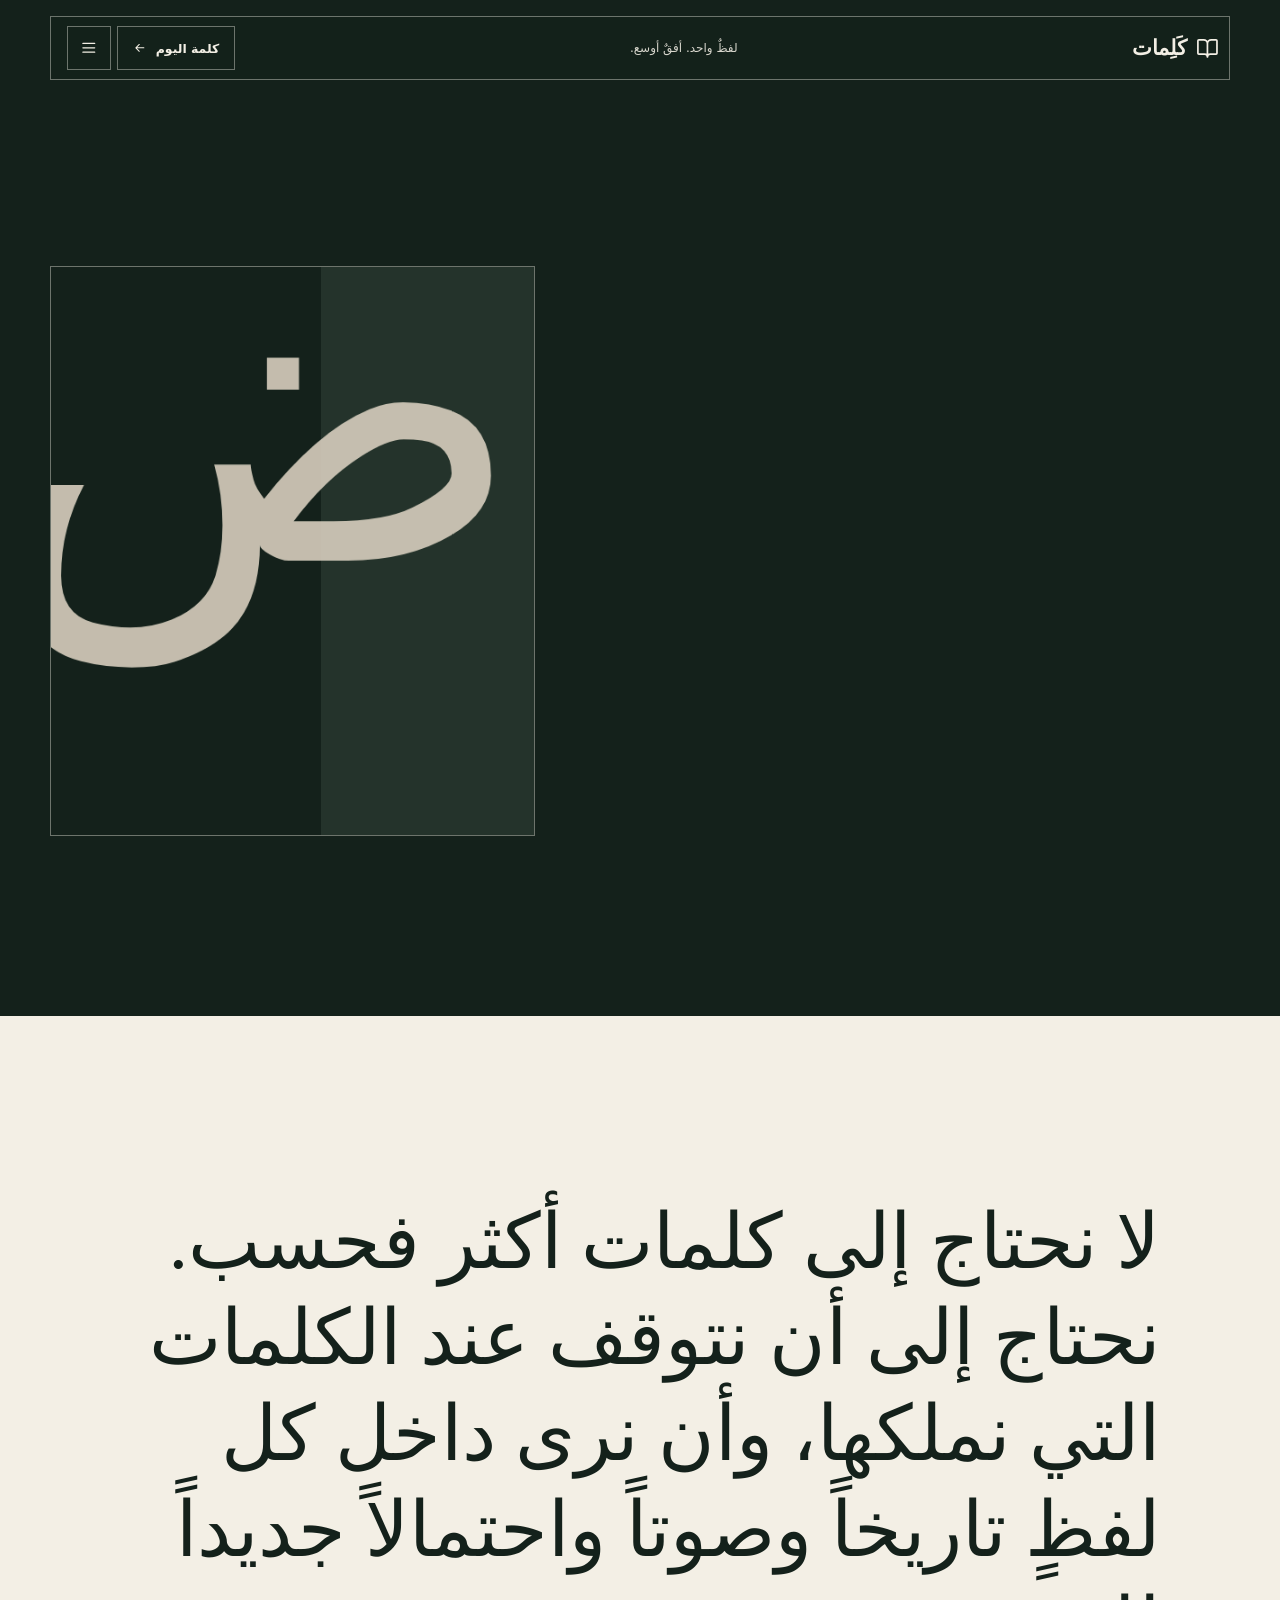
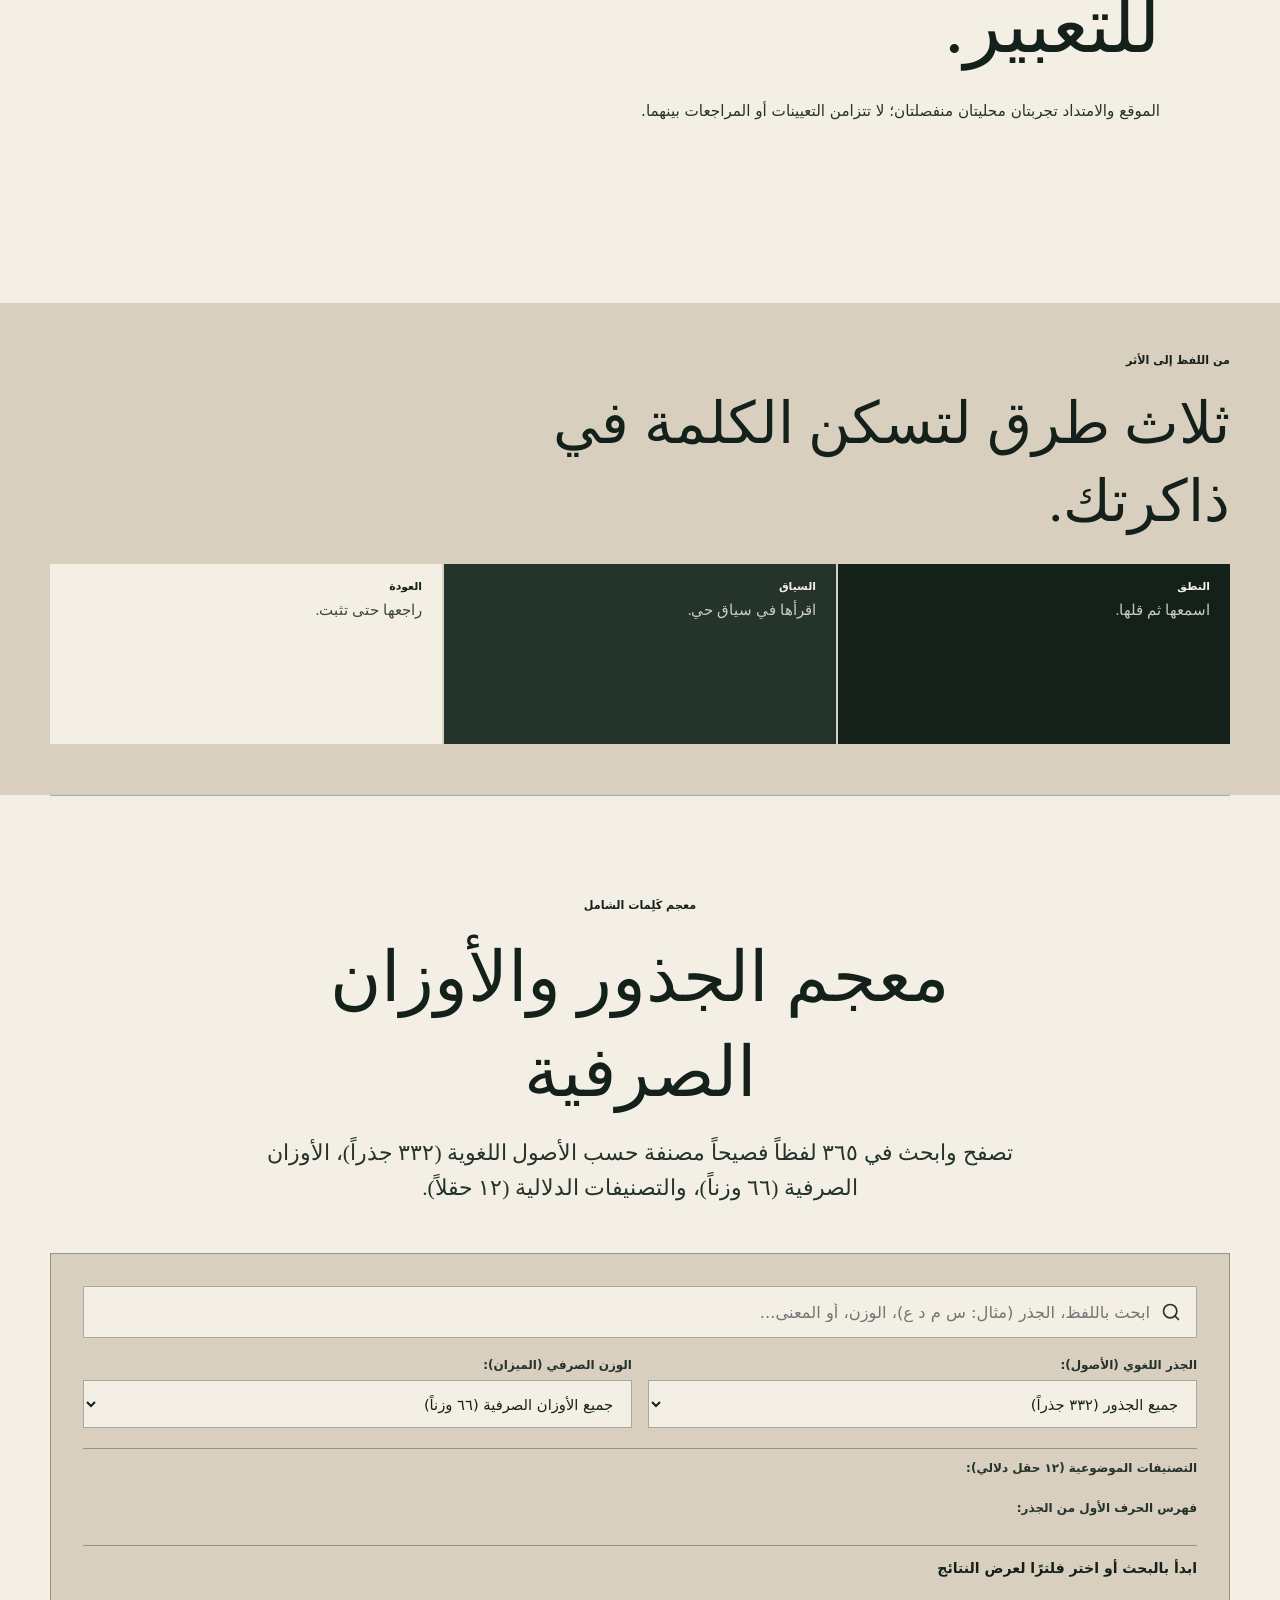
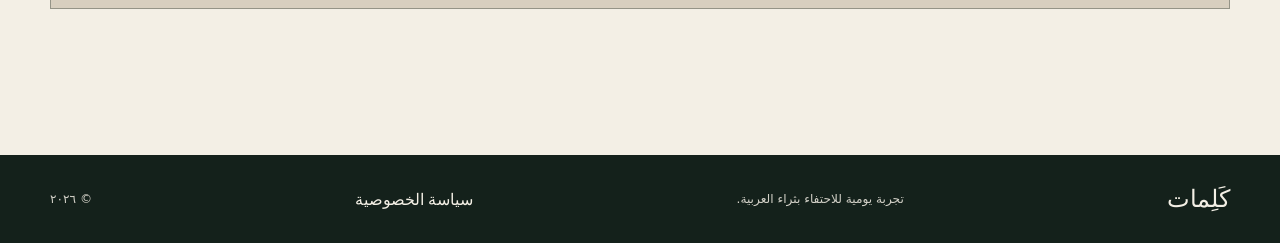
==== index.html @ 887d0bb0 "Tighten landing hero and give mobile accordion room" ====
<!DOCTYPE html>
<html lang="ar" dir="rtl">
<head>
    <meta charset="UTF-8">
    <meta name="viewport" content="width=device-width, initial-scale=1">
    <meta name="description" content="كَلِمات — تجربة يومية للاحتفاء بثراء اللغة العربية.">
    <meta name="theme-color" content="#14211b">
    <meta property="og:title" content="كَلِمات | كلمة عربية واحدة كل يوم">
    <meta property="og:description" content="معنى، ضبط، جذر، ونطق — كلمة عربية واحدة كل يوم، تُقرأ على مهل.">
    <meta property="og:type" content="website">
    <meta property="og:url" content="https://assem130.github.io/arabic-word-of-the-day/">
    <meta property="og:image" content="https://assem130.github.io/arabic-word-of-the-day/assets/icons/icon-512.png">
    <meta name="twitter:card" content="summary">
    <title>كَلِمات | العربية كما لم تتأملها من قبل</title>
    <meta http-equiv="Content-Security-Policy" content="default-src 'self'; script-src 'self'; style-src 'self' 'unsafe-inline'; font-src 'self'; img-src 'self' data:; media-src 'self'; connect-src 'self'; object-src 'none'; base-uri 'self'; form-action 'none'; worker-src 'self'; manifest-src 'self'">
    <link rel="manifest" href="manifest.webmanifest">

    <link rel="preload" href="assets/fonts/Amiri-Regular.woff2" as="font" type="font/woff2" crossorigin>
    <link rel="preload" href="assets/fonts/Amiri-Bold.woff2" as="font" type="font/woff2" crossorigin>
    <link rel="preload" href="assets/fonts/Outfit-Regular.woff2" as="font" type="font/woff2" crossorigin>
    <link rel="stylesheet" href="style.css">
    <script src="words.js" charset="utf-8" defer></script>
    <script src="extension/shared/review-policy.js" defer></script>
    <script src="extension/shared/speech.js" defer></script>
    <script src="app-core.js" charset="utf-8" defer></script>
    <script src="web-ui.js" defer></script>
    <script src="revamp.js" defer></script>
</head>
<body>
    <a class="skip-link" href="#main-content">تخطَّ إلى المحتوى</a>
    <svg class="svg-sprite" aria-hidden="true">
        <defs>
            <symbol id="i-book-open" viewBox="0 0 24 24"><path d="M12 7v14M3 18a1 1 0 0 1-1-1V4a1 1 0 0 1 1-1h5a4 4 0 0 1 4 4 4 4 0 0 1 4-4h5a1 1 0 0 1 1 1v13a1 1 0 0 1-1 1h-6a3 3 0 0 0-3 3 3 3 0 0 0-3-3z"/></symbol>
            <symbol id="i-arrow" viewBox="0 0 24 24"><path d="M19 12H5M11 6l-6 6 6 6"/></symbol>
            <symbol id="i-volume-high" viewBox="0 0 24 24"><path d="M11 5 6 9H2v6h4l5 4zM15.5 8.5a5 5 0 0 1 0 7M19 5a9 9 0 0 1 0 14"/></symbol>
            <symbol id="i-waveform" viewBox="0 0 24 24"><path d="M2 12h2M6 9v6M10 5v14M14 8v8M18 10v4M22 12h0"/></symbol>
            <symbol id="i-xmark" viewBox="0 0 24 24"><path d="M18 6 6 18M6 6l12 12"/></symbol>
            <symbol id="i-sparkles" viewBox="0 0 24 24"><path d="m12 3-1.9 5.8a2 2 0 0 1-1.3 1.3L3 12l5.8 1.9a2 2 0 0 1 1.3 1.3L12 21l1.9-5.8a2 2 0 0 1 1.3-1.3L21 12l-5.8-1.9a2 2 0 0 1-1.3-1.3z" fill="none" stroke="currentColor" stroke-width="2" stroke-linecap="round" stroke-linejoin="round"/></symbol>
            <symbol id="i-search" viewBox="0 0 24 24"><circle cx="11" cy="11" r="8" fill="none" stroke="currentColor" stroke-width="2"/><line x1="21" y1="21" x2="16.65" y2="16.65" stroke="currentColor" stroke-width="2" stroke-linecap="round"/></symbol>
            <symbol id="i-bars" viewBox="0 0 24 24"><path d="M4 6h16M4 12h16M4 18h16"/></symbol>
<symbol id="i-flame" viewBox="0 0 24 24"><path d="M8.5 14.5A2.5 2.5 0 0 0 11 12c0-1.38-.5-2-1-3-1.072-2.143-.224-4.054 2-6 .5 2.5 2 4.9 4 6.5 2 1.6 3 3.5 3 5.5a7 7 0 1 1-14 0c0-1.153.433-2.294 1-3a2.5 2.5 0 0 0 2.5 2.5z"/></symbol>
<symbol id="i-bolt" viewBox="0 0 24 24"><path d="M13 2 3 14h9l-1 8 10-12h-9l1-8z"/></symbol>
        </defs>
    </svg>

    <main class="page-shell" id="main-content" tabindex="-1">
        <header class="nav-wrap">
            <nav class="nav" aria-label="التنقل الرئيسي">
                <a class="brand" href="#top" aria-label="كلمات، الصفحة الرئيسية">
                    <svg class="icon"><use href="#i-book-open"/></svg>
                    <span>كَلِمات</span>
                </a>
                <p class="nav-note">لفظٌ واحد. أفقٌ أوسع.</p>
                <div class="nav-actions">
                    <a class="nav-word-link" href="word.html">كلمة اليوم <svg class="icon"><use href="#i-arrow"/></svg></a>
                    <button id="btn-toggle-menu" class="icon-button" type="button" title="خيارات الصفحة" aria-label="فتح خيارات الصفحة" aria-expanded="false" aria-controls="app-menu-dropdown">
                        <svg class="icon"><use href="#i-bars"/></svg>
                    </button>
                </div>
            </nav>
            <div class="app-menu-dropdown home-menu-dropdown" id="app-menu-dropdown" role="region" aria-label="خيارات الصفحة" hidden>
                <a class="nav-explorer-link" href="#lexicon-explorer" title="معجم الجذور والأوزان"><svg class="icon"><use href="#i-search"/></svg> <span>معجم الجذور</span></a>
                <button id="due-review-badge" class="due-review-badge" type="button" title="المراجعات المستحقة اليوم (Q)" aria-label="المراجعات المستحقة اليوم: 0 كلمات">
                    <svg class="due-icon badge-icon" aria-hidden="true"><use href="#i-bolt"/></svg>
                    <span class="due-count" id="due-count">0</span>
                    <span class="due-label">مراجعة</span>
                </button>
                <div id="streak-badge" class="streak-badge" title="تتابع القراءة اليومي" aria-label="تتابع القراءة اليومي"><svg class="icon" aria-hidden="true"><use href="#i-flame"/></svg> لا يوجد تتابع بعد</div>
                <label class="home-menu-theme" for="theme-select">
                    <span>المظهر</span>
                    <select id="theme-select" class="theme-select" aria-label="اختر المظهر">
                        <option value="paper">كلاسيكي ورقي</option>
                        <option value="emerald">أندلسي زمردي</option>
                        <option value="midnight">واحة الليل</option>
                    </select>
                </label>
            </div>
        </header>

        <section class="hero" id="top">
            <div class="hero-copy">
                <p class="eyebrow">مجلة لغوية يومية</p>
                <h1>العربية،<br><span>بحضور أكبر.</span></h1>
                <p class="hero-lede">تعلّم كلمة فصيحة واحدة كل يوم: اسمعها، افهم معناها، وراجعها.</p>
                <p class="local-data-note">لا حسابات؛ تبقى بيانات تعلّمك على هذا الجهاز.</p>
                <div class="hero-cta-group">
                    <a class="primary-button" href="word.html">ابدأ القراءة <svg class="icon"><use href="#i-arrow"/></svg></a>
                    <a class="secondary-button" href="#lexicon-explorer"><svg class="icon"><use href="#i-search"/></svg> <span>معجم الجذور والأوزان</span></a>
                </div>
                <div class="hero-loop" role="group" aria-label="حلقة القراءة اليومية">
                    <p class="next-word">الكلمة التالية بعد <b id="hero-countdown">--:--:--</b></p>
                </div>
            </div>
            <div class="hero-art" aria-hidden="true"><div class="hero-glyph">ض</div></div>
        </section>

        <section class="manifesto">
            <p class="manifesto-text">لا نحتاج إلى كلمات أكثر فحسب. نحتاج إلى أن نتوقف عند الكلمات التي نملكها، وأن نرى داخل كل لفظٍ تاريخاً وصوتاً واحتمالاً جديداً للتعبير.</p>
            <p class="channel-boundary">الموقع والامتداد تجربتان محليتان منفصلتان؛ لا تتزامن التعيينات أو المراجعات بينهما.</p>
        </section>

        <section class="accordion-section">
            <div class="accordion-heading">
                <p>من اللفظ إلى الأثر</p>
                <h2>ثلاث طرق لتسكن الكلمة في ذاكرتك.</h2>
            </div>
            <div class="horizontal-accordion">
                <details><summary><span>النطق</span><small class="accordion-teaser">اسمعها ثم قلها.</small></summary><div><h3>قلها</h3><p>ردد الكلمة بصوت مسموع حتى يصبح وزنها مألوفاً.</p></div></details>
                <details><summary><span>السياق</span><small class="accordion-teaser">اقرأها في سياق حي.</small></summary><div><h3>السياق</h3><p>اقرأها في سياق حي.</p></div></details>
                <details><summary><span>العودة</span><small class="accordion-teaser">راجعها حتى تثبت.</small></summary><div><h3>راجعها</h3><p>عد إلى مخزونك اللغوي، ودع الكلمات القديمة تلتقي بالجديدة.</p></div></details>
            </div>
        </section>

        <section class="lexicon-explorer-section" id="lexicon-explorer" aria-label="معجم الجذور والأوزان">
            <div class="lexicon-header">
                <p class="eyebrow">معجم كَلِمات الشامل</p>
                <h2>معجم الجذور والأوزان الصرفية</h2>
                <p class="lexicon-lede">تصفح وابحث في ٣٦٥ لفظاً فصيحاً مصنفة حسب الأصول اللغوية (٣٣٢ جذراً)، الأوزان الصرفية (٦٦ وزناً)، والتصنيفات الدلالية (١٢ حقلاً).</p>
            </div>

            <div class="lexicon-toolbar">
                <div class="lexicon-search-bar">
                    <div class="lexicon-search-wrap">
                        <svg class="icon search-icon" aria-hidden="true"><use href="#i-search"/></svg>
                        <input type="search" id="input-lexicon-search" class="lexicon-search-input" placeholder="ابحث باللفظ، الجذر (مثال: س م د ع)، الوزن، أو المعنى..." aria-label="البحث في المعجم">
                    </div>
                    <button type="button" id="btn-clear-lexicon-filters" class="lexicon-clear-btn" title="مسح جميع الفلاتر" hidden>
                        <svg class="icon"><use href="#i-xmark"/></svg>
                        <span>مسح الفلاتر</span>
                    </button>
                </div>

                <div class="lexicon-filters-grid">
                    <div class="lexicon-filter-group">
                        <label for="select-lexicon-root" class="lexicon-filter-label">الجذر اللغوي (الأصول):</label>
                        <select id="select-lexicon-root" class="lexicon-select" aria-label="تصفية حسب الجذر اللغوي">
                            <option value="">جميع الجذور (٣٣٢ جذراً)</option>
                        </select>
                    </div>

                    <div class="lexicon-filter-group">
                        <label for="select-lexicon-weight" class="lexicon-filter-label">الوزن الصرفي (الميزان):</label>
                        <select id="select-lexicon-weight" class="lexicon-select" aria-label="تصفية حسب الوزن الصرفي">
                            <option value="">جميع الأوزان الصرفية (٦٦ وزناً)</option>
                        </select>
                    </div>
                </div>

                <div class="lexicon-subfilters">
                    <div class="lexicon-category-wrapper">
                        <span class="lexicon-subfilter-title">التصنيفات الموضوعية (١٢ حقل دلالي):</span>
                        <div class="lexicon-category-chips" id="lexicon-category-chips" role="group" aria-label="التصنيفات الموضوعية">
                            <!-- Category chips rendered dynamically -->
                        </div>
                    </div>

                    <div class="lexicon-letter-wrapper">
                        <span class="lexicon-subfilter-title">فهرس الحرف الأول من الجذر:</span>
                        <div class="lexicon-letter-bar" id="lexicon-letter-bar" role="group" aria-label="فهرس الحروف">
                            <!-- Letter buttons rendered dynamically -->
                        </div>
                    </div>
                </div>

                <div class="lexicon-results-bar">
                    <span id="lexicon-results-count" class="lexicon-results-count" role="status" aria-live="polite">ابدأ بالبحث أو اختر فلترًا لعرض النتائج</span>
                </div>
            </div>

            <div id="lexicon-grid" class="lexicon-grid" role="region" aria-label="قائمة مفردات المعجم">
                <!-- Cards rendered dynamically -->
            </div>

            <div id="lexicon-empty-state" class="lexicon-empty-state" hidden>
                <p>لم نجد ألفاظاً مطابقة لمعايير البحث الحالية.</p>
                <button type="button" id="btn-reset-lexicon-empty" class="primary-button">إعادة ضبط الفلاتر</button>
            </div>
        </section>

        <footer class="footer">
            <span>كَلِمات</span>
            <p>تجربة يومية للاحتفاء بثراء العربية.</p>
            <a href="https://assem130.github.io/arabic-word-of-the-day/privacy.html">سياسة الخصوصية</a>
            <small>© ٢٠٢٦</small>
        </footer>
    </main>

    <dialog class="practice-dialog" id="practice-dialog" role="dialog" aria-modal="true" aria-labelledby="practice-title">
        <header>
            <div><p>تثبيت الذاكرة</p><h2 id="practice-title">مراجعة التكرار المتباعد</h2></div>
            <button class="icon-button" id="btn-close-practice" type="button" aria-label="إغلاق المراجعة">
                <svg class="icon"><use href="#i-xmark"/></svg>
            </button>
        </header>
        <div class="practice-body" id="practice-body">
            <!-- Rendered by app.js / revamp.js -->
        </div>
    </dialog>

    <div id="audio-announcer" class="sr-only" role="status" aria-live="polite" aria-atomic="true"></div>
    <div class="toast" id="toast" role="status" aria-live="polite"></div>
</body>
</html>
---- style.css ----
/* ==========================================================================
   Kalimat (كَلِمات) — Design System & Stylesheet
   Single source of truth. Merged from style.css + revamp.css; where the two
   sheets disagreed, the revamp rule wins (it loaded last and ruled the cascade).
   ========================================================================== */

@charset "UTF-8";

/* Self-hosted fonts (SIL OFL, see assets/fonts/OFL.txt) */
@font-face {
    font-family: "Amiri";
    src: url("assets/fonts/Amiri-Regular.woff2") format("woff2");
    font-weight: 400;
    font-style: normal;
    font-display: swap;
}
@font-face {
    font-family: "Amiri";
    src: url("assets/fonts/Amiri-Bold.woff2") format("woff2");
    font-weight: 700;
    font-style: normal;
    font-display: swap;
}
@font-face {
    font-family: "Outfit";
    src: url("assets/fonts/Outfit-Regular.woff2") format("woff2");
    font-weight: 400;
    font-style: normal;
    font-display: swap;
}
@font-face {
    font-family: "Outfit";
    src: url("assets/fonts/Outfit-Medium.woff2") format("woff2");
    font-weight: 500;
    font-style: normal;
    font-display: swap;
}
@font-face {
    font-family: "Outfit";
    src: url("assets/fonts/Outfit-SemiBold.woff2") format("woff2");
    font-weight: 600;
    font-style: normal;
    font-display: swap;
}

:root,
html[data-theme="paper"] {
    --ink: #14211b;
    --ink-soft: #24332b;
    --paper: #d8cfbf;
    --paper-light: #f3efe5;
    --lime: #d9ff76;
    --accent-border: #15803d;
    --line-dark: rgba(20, 33, 27, 0.34);
    --line-light: rgba(243, 239, 229, 0.40);
    --nav-bg: rgba(20, 33, 27, 0.94);
    --content: min(1180px, calc(100% - 40px));
    --serif: "Amiri", "Readex Pro", "Scheherazade New", "Traditional Arabic", "Noto Naskh Arabic", serif;
    --sans: "Outfit", "Readex Pro", "Segoe UI", system-ui, sans-serif;

    /* ponytail: surface-role tokens were removed as dead weight; reintroduce
       them (and migrate base rules off hardcoded rgba) if a fourth theme lands. */

    /* Elevation */
    --shadow-card: 0 24px 70px rgb(20 33 27 / 16%);
    --shadow-dialog: 0 24px 70px rgb(20 33 27 / 32%);

    /* Rating Button Tokens - Paper Theme (All >= 4.5:1 contrast) */
    --rating-again-bg: #fee2e2;
    --rating-again-text: #991b1b;
    --rating-again-border: #fca5a5;

    --rating-hard-bg: #fef3c7;
    --rating-hard-text: #92400e;
    --rating-hard-border: #fcd34d;

    --rating-good-bg: #dcfce7;
    --rating-good-text: #166534;
    --rating-good-border: #86efac;

    --rating-easy-bg: #e0f2fe;
    --rating-easy-text: #075985;
    --rating-easy-border: #7dd3fc;

    --due-badge-bg: var(--lime);
    --due-badge-text: var(--ink);
    --due-badge-border: var(--lime);
}


html[data-theme="emerald"] {
    --ink: #062c22;
    --ink-soft: #114b3d;
    --paper: #e2dabf;
    --paper-light: #f4f0e6;
    --lime: #d4af37;
    --accent-border: #062c22;
    --line-dark: rgba(6, 44, 34, 0.34);
    --line-light: rgba(244, 240, 230, 0.40);
    --nav-bg: rgba(6, 44, 34, 0.94);

    /* Rating Button Tokens - Emerald Theme (All >= 4.5:1 contrast) */
    --rating-again-bg: #fee2e2;
    --rating-again-text: #991b1b;
    --rating-again-border: #fca5a5;

    --rating-hard-bg: #fef3c7;
    --rating-hard-text: #92400e;
    --rating-hard-border: #fcd34d;

    --rating-good-bg: #dcfce7;
    --rating-good-text: #166534;
    --rating-good-border: #86efac;

    --rating-easy-bg: #e0f2fe;
    --rating-easy-text: #075985;
    --rating-easy-border: #7dd3fc;

    --due-badge-bg: var(--lime);
    --due-badge-text: var(--ink);
    --due-badge-border: var(--lime);
}


html[data-theme="midnight"] {
    --ink: #f1f5f9;
    --ink-soft: #cbd5e1;
    --paper: #152244;
    --paper-light: #0b1329;
    --lime: #38bdf8;
    --accent-border: var(--lime);
    --line-dark: rgba(241, 245, 249, 0.20);
    --line-light: rgba(241, 245, 249, 0.15);
    --nav-bg: rgba(7, 13, 28, 0.94);

    /* Rating Button Tokens - Midnight Dark Theme (All >= 4.5:1 contrast) */
    --rating-again-bg: #450a0a;
    --rating-again-text: #fca5a5;
    --rating-again-border: #7f1d1d;

    --rating-hard-bg: #451a03;
    --rating-hard-text: #fde68a;
    --rating-hard-border: #78350f;

    --rating-good-bg: #052e16;
    --rating-good-text: #86efac;
    --rating-good-border: #14532d;

    --rating-easy-bg: #082f49;
    --rating-easy-text: #7dd3fc;
    --rating-easy-border: #075985;

    --due-badge-bg: rgba(56, 189, 248, 0.18);
    --due-badge-text: var(--lime);
    --due-badge-border: var(--lime);
}


/* ==========================================================================
   Global Base & Typography
   ========================================================================== */

* { box-sizing: border-box; }

html { scroll-behavior: smooth; }

body { margin: 0; background: var(--paper-light); color: var(--ink); font-family: var(--serif); overflow-x: hidden; }

button, a { color: inherit; font: inherit; }

button { border: 0; cursor: pointer; }

a { text-decoration: none; }

button:focus-visible, a:focus-visible, summary:focus-visible, [tabindex]:focus-visible { outline: 3px solid var(--ink); outline-offset: 4px; }

.nav :is(button, a):focus-visible, .word-identity :is(button, a):focus-visible { outline: 3px solid var(--lime); }

.hero a:focus-visible, .horizontal-accordion details:nth-child(-n+2) summary:focus-visible { outline-color: var(--lime); }

.skip-link { position: fixed; z-index: 100; top: 10px; inset-inline-start: 10px; padding: 10px 14px; background: var(--lime); color: var(--ink); font: 600 .8rem var(--sans); transform: translateY(-160%); }

.skip-link:focus { transform: none; }

body:has(.history-dialog[open]), body:has(.practice-dialog[open]), body:has(.lexicon-dialog[open]) { overflow: hidden; }

.page-shell { overflow: clip; }

.svg-sprite { position: absolute; width: 0; height: 0; }

.icon { width: 1.1em; height: 1.1em; fill: none; stroke: currentColor; stroke-width: 1.8; stroke-linecap: round; stroke-linejoin: round; }


.sr-only {
    position: absolute;
    width: 1px;
    height: 1px;
    padding: 0;
    margin: -1px;
    overflow: hidden;
    clip: rect(0, 0, 0, 0);
    white-space: nowrap;
    border: 0;
}


/* ==========================================================================
   Navigation Bar & Due Review Counter Badge
   ========================================================================== */

.nav-wrap { position: fixed; z-index: 20; top: 16px; right: 0; left: 0; }

.nav { width: var(--content); min-height: 64px; margin: auto; padding: 8px 10px 8px 16px; border: 1px solid var(--line-light); background: var(--nav-bg); color: var(--paper-light); display: grid; grid-template-columns: auto 1fr auto; align-items: center; gap: 16px; }

.brand { display: inline-flex; align-items: center; justify-self: start; gap: 9px; font-size: 1.3rem; font-weight: 700; }

.nav-note { margin: 0; color: rgb(243 239 229 / 88%); font: 500 .75rem var(--sans); text-align: center; }

.nav-actions { display: flex; justify-content: end; align-items: center; gap: 6px; }

.theme-select { min-height: 44px; padding: 0 10px; background: transparent; border: 1px solid var(--line-light); color: var(--paper-light); font: 600 .78rem var(--sans); cursor: pointer; border-radius: 0; }

.theme-select:focus-visible { outline: 3px solid var(--lime); outline-offset: 4px; }

.theme-select option { background: var(--ink); color: var(--paper-light); font-family: var(--sans); }

.nav-word-link, .primary-button, .speak-button { min-height: 44px; display: inline-flex; align-items: center; justify-content: center; gap: 9px; font: 600 .78rem var(--sans); }

.nav-word-link { padding: 0 15px; border: 1px solid var(--line-light); }

.icon-button { position: relative; width: 44px; min-width: 44px; height: 44px; display: grid; place-items: center; background: transparent; border: 1px solid var(--line-light); color: inherit; }

.badge { position: absolute; top: -7px; left: -7px; min-width: 19px; padding: 1px 5px; border-radius: 10px; background: var(--paper-light); color: var(--ink); font: 600 .65rem var(--sans); }

.nav-word-link:hover, .icon-button:hover, .streak-badge:hover, .due-review-badge:hover { background: var(--ink-soft); }


.streak-badge { display: inline-flex; align-items: center; gap: 6px; min-height: 44px; padding: 0 10px; border: 1px solid var(--line-light); color: var(--paper-light); font: 600 .78rem var(--sans); }

.streak-fire { font-size: 1.1rem; line-height: 1; }


/* Due Review Badge (#due-review-badge) */
.due-review-badge {
    display: inline-flex;
    align-items: center;
    gap: 6px;
    min-height: 44px;
    padding: 0 12px;
    border: 1px solid var(--line-light);
    background: transparent;
    color: var(--paper-light);
    font: 600 .78rem var(--sans);
    cursor: pointer;
    transition: all .2s ease;
    border-radius: 0;
}

.due-review-badge.has-due {
    background: var(--due-badge-bg);
    color: var(--due-badge-text);
    border-color: var(--due-badge-border);
    font-weight: 700;
}

.due-review-badge.pulse {
    animation: due-badge-pulse 2s cubic-bezier(0.4, 0, 0.6, 1) infinite;
}

@keyframes due-badge-pulse {
    0%, 100% { box-shadow: 0 0 0 0 rgba(217, 255, 118, 0.6); }
    50% { box-shadow: 0 0 0 6px rgba(217, 255, 118, 0); }
}

html[data-theme="midnight"] .due-review-badge.pulse {
    animation: due-badge-pulse-midnight 2s cubic-bezier(0.4, 0, 0.6, 1) infinite;
}

@keyframes due-badge-pulse-midnight {
    0%, 100% { box-shadow: 0 0 0 0 rgba(56, 189, 248, 0.6); }
    50% { box-shadow: 0 0 0 6px rgba(56, 189, 248, 0); }
}

.due-icon { font-size: 1rem; line-height: 1; }
svg.badge-icon, svg.due-icon { width: 1em; height: 1em; fill: none; stroke: currentColor; stroke-width: 2; stroke-linecap: round; stroke-linejoin: round; }

.due-count { font-weight: 700; font-family: var(--sans); }

.due-label { font-size: .75rem; }


/* ==========================================================================
   Hero, Manifesto, & Accordion Sections
   ========================================================================== */

.hero { min-height: 100dvh; padding: 142px max(20px, calc((100vw - 1180px) / 2)) 56px; background: var(--ink); color: var(--paper-light); display: grid; grid-template-columns: minmax(0, 1.1fr) minmax(300px, .9fr); gap: clamp(36px, 8vw, 130px); align-items: center; }

.hero-copy { position: relative; z-index: 1; }

.hero-copy > * {
    opacity: 0;
    transform: translateY(28px);
    transition: opacity 0.8s cubic-bezier(0.16, 1, 0.3, 1), transform 0.8s cubic-bezier(0.16, 1, 0.3, 1);
}

.hero-copy.is-visible > * {
    opacity: 1;
    transform: translateY(0);
}

.hero-copy.is-visible > *:nth-child(1) { transition-delay: 0s; }

.hero-copy.is-visible > *:nth-child(2) { transition-delay: 0.1s; }

.hero-copy.is-visible > *:nth-child(3) { transition-delay: 0.2s; }

.hero-copy.is-visible > *:nth-child(4) { transition-delay: 0.3s; }

.eyebrow, .card-kicker, .reading-label, .accordion-heading > p { margin: 0 0 18px; color: inherit; font: 600 .7rem var(--sans); text-transform: uppercase; }

.hero h1 { margin: 0; font-size: clamp(4.6rem, 10vw, 10rem); font-weight: 400; line-height: 1.35; letter-spacing: normal; }

.hero h1 span { color: var(--paper); }

.hero-lede { max-width: 33ch; margin: 34px 0; color: rgb(243 239 229 / 88%); font-size: clamp(1.15rem, 2vw, 1.45rem); line-height: 1.65; }
.hero .local-data-note { margin: -12px 0 28px; color: rgb(243 239 229 / 82%); font: 500 .9rem/1.6 var(--sans); }
.manifesto .channel-boundary { margin: 24px 0 0; color: var(--ink-soft); font: 500 .95rem/1.6 var(--sans); }

.primary-button { padding: 0 20px; background: var(--lime); color: var(--ink); }

.primary-button:hover, .speak-button:hover { transform: translateY(-2px); }

.primary-button:active, .speak-button:active, .icon-button:active, .nav-word-link:active { transform: translateY(1px); }

.hero-art { position: relative; min-height: clamp(330px, 48vw, 570px); border: 1px solid var(--line-light); overflow: hidden; }

.hero-art::before { content: ""; position: absolute; width: 44%; height: 100%; right: 0; top: 0; background: var(--ink-soft); }

.hero-glyph { position: absolute; top: -17%; right: -4%; color: var(--paper); font-size: clamp(20rem, 38vw, 36rem); line-height: 1; opacity: .9; transform: scale(0.9); will-change: transform; }


.manifesto { padding: clamp(96px, 14vw, 190px) max(20px, calc((100vw - 1040px) / 2)); background: var(--paper-light); }

.manifesto-text { margin: 0; font-size: clamp(2.5rem, 6vw, 6.1rem); line-height: 1.25; letter-spacing: normal; }

.accordion-section { padding: clamp(36px, 4vw, 56px) max(20px, calc((100vw - 1180px) / 2)); background: var(--paper); }

.accordion-heading { max-width: 700px; margin-bottom: 24px; }

.accordion-heading h2 { margin: 0; font-size: clamp(2.4rem, 4.5vw, 4.2rem); font-weight: 400; line-height: 1.35; letter-spacing: normal; }

.horizontal-accordion { min-height: 180px; display: flex; gap: 2px; }

.horizontal-accordion details { position: relative; flex: 1; min-width: 0; padding: 16px 20px; background: var(--ink); color: var(--paper-light); overflow: hidden; transition: flex .45s ease, background .3s ease; }

.horizontal-accordion details:nth-child(2) { background: var(--ink-soft); }

.horizontal-accordion details:nth-child(3) { background: var(--paper-light); color: var(--ink); }

.horizontal-accordion details:hover, .horizontal-accordion details:focus-within, .horizontal-accordion details[open] { flex: 2.2; }

.horizontal-accordion summary { display: grid; gap: 6px; cursor: pointer; font: 600 .68rem var(--sans); list-style: none; }

.horizontal-accordion summary::-webkit-details-marker { display: none; }

.horizontal-accordion summary::marker { content: ""; }

.horizontal-accordion .accordion-teaser { max-width: 18ch; color: currentColor; font: 400 clamp(.92rem, 1.2vw, 1.15rem) var(--serif); letter-spacing: normal; line-height: 1.4; opacity: .82; }

.horizontal-accordion details > div { position: absolute; right: 20px; bottom: 14px; left: 20px; opacity: 0; transform: translateY(8px); transition: opacity .25s, transform .25s; }

.horizontal-accordion details:hover > div, .horizontal-accordion details:focus-within > div, .horizontal-accordion details[open] > div { opacity: 1; transform: none; }

.horizontal-accordion h3 { margin: 0 0 4px; font-size: clamp(1.4rem, 2vw, 1.8rem); font-weight: 400; line-height: 1.25; letter-spacing: normal; }

.horizontal-accordion p { max-width: 28ch; margin: 0; font-size: .88rem; line-height: 1.5; }

.footer { padding: 30px max(20px, calc((100vw - 1180px) / 2)); background: var(--ink); color: var(--paper-light); display: flex; justify-content: space-between; gap: 20px; align-items: center; }

.footer span { font-size: 1.5rem; }

.footer p, .footer small { margin: 0; color: rgb(243 239 229 / 85%); font: .76rem var(--sans); }


/* ==========================================================================
   Word Identity & Daily Experience
   ========================================================================== */

.word-page { background: var(--paper-light); }

.word-experience { width: var(--content); margin: 112px auto 40px; overflow: clip; box-shadow: var(--shadow-card); }

.word-identity { padding: clamp(24px, 4vw, 56px); background: var(--ink); color: var(--paper-light); border-bottom: 4px solid var(--lime); }

.identity-masthead { display: grid; grid-template-columns: 1fr auto; gap: 24px; align-items: start; }

.back-link { display: inline-flex; align-items: center; gap: 8px; width: fit-content; color: rgb(243 239 229 / 90%); font: 500 .76rem var(--sans); }

.back-link .icon { transform: scaleX(-1); }

.word-date { min-width: 150px; padding-top: 11px; border-top: 1px solid var(--line-light); display: grid; gap: 4px; }

.word-date span, .next-word { color: rgb(243 239 229 / 85%); font: .68rem var(--sans); }

.word-date strong { font-size: 1.1rem; font-weight: 400; }

.identity-word { display: flex; align-items: end; justify-content: space-between; gap: 24px; margin: clamp(54px, 9vw, 112px) 0 42px; }

.main-word { min-width: 0; max-width: 100%; margin: 0; padding-block: .08em .16em; font-size: clamp(6rem, 17vw, 14rem); font-weight: 400; line-height: 1.35; letter-spacing: normal; overflow-wrap: anywhere; }

.speak-button { padding: 0 18px; background: var(--lime); color: var(--ink); white-space: nowrap; transition: all .2s ease; }

.speak-button.speaking { outline: 2px solid var(--lime); outline-offset: 2px; }

.speak-button.loading,
.example-action-btn.loading,
.speak-button.buffering,
.example-action-btn.buffering {
    opacity: 0.85;
    position: relative;
    cursor: wait;
    animation: pulse-buffering 1.2s ease-in-out infinite;
}


@keyframes pulse-buffering {
    0%, 100% { transform: scale(1); }
    50% { transform: scale(0.97); }
}

.speak-button:disabled, .example-action-btn:disabled { opacity: 0.45; cursor: not-allowed; }

.linguistic-data { display: grid; grid-template-columns: repeat(4, 1fr); border-block: 1px solid var(--line-light); }

.linguistic-data div { min-height: 92px; padding: 16px; border-inline-start: 1px solid var(--line-light); }

.linguistic-data div:first-child { border-inline-start: 0; }

.linguistic-data span { display: block; margin-bottom: 7px; color: rgb(243 239 229 / 85%); font: .66rem var(--sans); }

.linguistic-data strong { font-size: 1.25rem; font-weight: 400; line-height: 1.3; }

.word-reading { padding: clamp(24px, 4vw, 56px); background: var(--paper); color: var(--ink); }

.reading-grid { display: grid; grid-template-columns: minmax(0, 1.5fr) minmax(220px, .7fr); gap: clamp(28px, 5vw, 72px); }

.reading-label { color: var(--ink); }

.meaning-text { max-width: 25ch; font-size: clamp(2rem, 4vw, 3.7rem); line-height: 1.45; letter-spacing: normal; }

.word-pronunciation, .meaning-english { direction: ltr; text-align: left; max-width: 62ch; font-family: var(--sans); }

.word-pronunciation { margin: 28px 0 7px; font-size: .96rem; letter-spacing: .08em; }

.meaning-english { margin: 0; color: var(--ink-soft); line-height: 1.65; }

.example-panel { margin: clamp(44px, 6vw, 80px) 0 0; padding: 0 24px 0 0; border: 0; border-inline-start: 3px solid var(--lime); font-size: clamp(1.4rem, 2.5vw, 2rem); line-height: 1.65; letter-spacing: normal; }

.reading-sidebar { padding-top: 7px; border-top: 1px solid var(--line-dark); font-size: 1.15rem; line-height: 1.7; }

.reading-sidebar p { margin: 0 0 26px; }

.reading-sidebar .next-word { color: var(--ink-soft); }

.next-word b { color: var(--ink); font-weight: 600; }

.archive-notice { padding-top: 18px; border-top: 1px solid var(--line-dark); color: var(--ink-soft); font-size: .95rem; }
.reading-sidebar .local-data-note,
.reading-sidebar .channel-boundary { color: var(--ink-soft); font: 500 .85rem/1.6 var(--sans); }

.archive-preview-note { margin: 18px 0 0; color: var(--ink-soft); font-size: .95rem; }

.return-today-button { min-height: 44px; margin-top: 12px; padding: 0 14px; background: var(--ink); color: var(--paper-light); font: 600 .75rem var(--sans); }


.app-menu-dropdown { position: fixed; z-index: 30; top: 87px; left: max(20px, calc((100vw - 1180px) / 2)); min-width: 260px; padding: 6px; border: 1px solid var(--line-dark); background: var(--paper-light); box-shadow: 0 18px 45px rgb(20 33 27 / 20%); }

.app-menu-dropdown[hidden] { display: none; }

.app-menu-dropdown button { width: 100%; min-height: 44px; padding: 10px 12px; background: transparent; display: flex; align-items: center; gap: 10px; text-align: start; font-size: .9rem; }

.app-menu-dropdown button:hover { background: var(--paper); }


/* ==========================================================================
   History Dialog & Actions
   ========================================================================== */

.history-dialog { width: min(560px, calc(100% - 32px)); max-height: min(760px, calc(100dvh - 32px)); padding: clamp(22px, 4vw, 44px); border: 0; background: var(--paper-light); color: var(--ink); box-shadow: var(--shadow-dialog); display: flex; flex-direction: column; overflow: hidden; }

.history-dialog:not([open]) { display: none; }

.history-dialog::backdrop { background: rgb(20 33 27 / 72%); }

.history-dialog header { display: flex; align-items: start; justify-content: space-between; gap: 20px; padding-bottom: 20px; border-bottom: 1px solid var(--line-dark); }

.history-dialog header p { margin: 0; color: var(--ink-soft); font: .7rem var(--sans); }

.history-dialog h2 { margin: 7px 0 0; font-size: clamp(2rem, 6vw, 3.2rem); font-weight: 400; line-height: 1.35; letter-spacing: normal; }

.history-dialog .icon-button { border-color: var(--line-dark); color: var(--ink); }

.drawer-content { padding-top: 12px; min-height: 0; overflow-y: auto; overscroll-behavior: contain; }

.history-list { margin: 0; padding: 0; list-style: none; background: var(--paper-light); }

.history-item { border-bottom: 1px solid var(--line-dark); }

.history-item button { width: 100%; padding: 18px 0; background: transparent; text-align: start; }

.history-item button:hover { color: var(--ink-soft); }

.history-item-header { display: flex; justify-content: space-between; gap: 16px; align-items: baseline; }

.word-headline-wrap { display: flex; align-items: baseline; gap: clamp(12px, 2vw, 24px); }

.favorite-button { width: 46px; height: 46px; border-radius: 50%; border: 1px solid var(--line-light); background: transparent; color: rgb(243 239 229 / 85%); display: inline-flex; align-items: center; justify-content: center; cursor: pointer; transition: all .2s ease; }

.favorite-button:hover { border-color: var(--lime); color: var(--lime); transform: scale(1.08); }

.favorite-button[aria-pressed="true"], .favorite-button.active { color: #f59e0b; border-color: #f59e0b; background: rgb(245 158 11 / 15%); }

.favorite-button svg { width: 22px; height: 22px; }

.history-item-star { color: #f59e0b; margin-inline-start: 6px; font-size: .9rem; }


.example-container { margin: clamp(44px, 6vw, 80px) 0 0; }

.example-container .example-panel { margin: 0 0 16px 0; }

.example-actions { display: flex; flex-wrap: wrap; gap: 10px; align-items: center; padding-inline-start: 24px; }

.example-action-btn { display: inline-flex; align-items: center; min-height: 44px; gap: 8px; padding: 7px 14px; border: 1px solid var(--line-dark); background: var(--paper-light); color: var(--ink); font: 500 .78rem var(--sans); border-radius: 999px; transition: all .2s ease; cursor: pointer; }

.example-action-btn:hover { background: var(--ink); color: var(--paper-light); border-color: var(--ink); }

.example-action-btn.speaking { background: var(--lime); color: var(--ink); border-color: var(--lime); }

.example-action-btn svg { width: 16px; height: 16px; }


.audio-controls-group { display: flex; flex-wrap: wrap; gap: 8px; align-items: center; }

.audio-option-btn { height: 44px; padding: 0 14px; border-radius: 999px; border: 1px solid var(--line-light); background: rgba(243, 239, 229, 0.08); color: var(--paper-light); font: 600 .75rem var(--sans); cursor: pointer; transition: all .2s; }

.audio-option-btn:hover { border-color: var(--lime); background: rgba(132, 204, 22, 0.15); color: var(--lime); }

.audio-option-btn.active { border-color: var(--lime); background: var(--lime); color: var(--ink); }


.related-words-section { margin-top: 24px; padding-top: 18px; border-top: 1px solid var(--line-light); }

.related-label { margin: 0 0 10px; color: rgb(243 239 229 / 80%); font: 500 .75rem var(--sans); }

.related-words-list { display: flex; flex-wrap: wrap; gap: 8px; }

.related-word-pill { min-height: 44px; padding: 6px 16px; background: rgba(243, 239, 229, 0.08); color: var(--paper-light); border: 1px solid var(--line-light); border-radius: 999px; font-size: 1.05rem; cursor: pointer; transition: all .2s ease; display: inline-flex; align-items: center; gap: 6px; }

.related-word-pill:hover { background: var(--lime); color: var(--ink); border-color: var(--lime); transform: translateY(-2px); }

.related-word-badge { font: 500 .68rem var(--sans); opacity: .85; }


.history-dialog-toolbar { display: flex; flex-direction: column; gap: 12px; margin: 16px 0 12px; }

.history-search-box { position: relative; width: 100%; display: flex; align-items: center; }

.history-search-input { width: 100%; height: 44px; padding: 0 42px 0 16px; border: 1px solid var(--line-dark); background: var(--paper); color: var(--ink); font-size: .95rem; border-radius: 8px; outline: none; transition: border-color .2s; }

.history-search-input:focus { border-color: var(--ink); }

.search-icon { position: absolute; inset-inline-start: 14px; width: 18px; height: 18px; color: var(--ink-soft); pointer-events: none; }

.history-filter-tabs { display: flex; gap: 6px; border-bottom: 1px solid var(--line-dark); padding-bottom: 8px; }

.history-tab { min-height: 44px; padding: 6px 14px; border: 1px solid transparent; background: transparent; color: var(--ink-soft); font: 600 .75rem var(--sans); border-radius: 999px; cursor: pointer; transition: all .2s; }

.history-tab:hover { color: var(--ink); background: var(--paper); }

.history-tab.active, .history-tab[aria-selected="true"] { background: var(--ink); color: var(--paper-light); }

.history-dialog-actions { display: flex; gap: 8px; }

.history-action-btn.highlight { background: var(--lime); color: var(--ink); border-color: var(--lime); font-weight: 700; }

.history-action-btn.highlight:hover { filter: brightness(0.95); }


/* ==========================================================================
   Spaced Repetition Review UI (#practice-dialog, Flashcards & 4-Tier SM-2)
   ========================================================================== */

.practice-dialog, .shortcuts-dialog {
    width: min(640px, calc(100% - 32px));
    max-height: min(840px, calc(100dvh - 32px));
    padding: clamp(20px, 3.5vw, 36px);
    border: 0;
    background: var(--paper-light);
    color: var(--ink);
    box-shadow: var(--shadow-dialog);
    border-radius: 16px;
}

.practice-dialog::backdrop, .shortcuts-dialog::backdrop {
    background: rgb(20 33 27 / 72%);
    backdrop-filter: blur(4px);
    -webkit-backdrop-filter: blur(4px);
}

.practice-dialog header, .shortcuts-dialog header {
    display: flex;
    align-items: start;
    justify-content: space-between;
    gap: 20px;
    padding-bottom: 14px;
    border-bottom: 1px solid var(--line-dark);
}

.practice-dialog header p, .shortcuts-dialog header p { margin: 0; color: var(--ink-soft); font: 600 .72rem var(--sans); }

.practice-dialog h2, .shortcuts-dialog h2 { margin: 6px 0 0; font-size: clamp(1.8rem, 5vw, 2.6rem); font-weight: 400; line-height: 1.35; letter-spacing: normal; }

.practice-dialog .icon-button, .shortcuts-dialog .icon-button { border-color: var(--line-dark); color: var(--ink); border-radius: 8px; }


.practice-container {
    padding-top: 14px;
}


/* Session Progress Bar */
.practice-header-status {
    margin-bottom: 14px;
}
.review-helper { margin: 0 0 14px; color: var(--ink-soft); font: 500 .9rem/1.6 var(--sans); }

.practice-progress-bar-wrap {
    width: 100%;
    height: 8px;
    background: var(--paper);
    border-radius: 999px;
    overflow: hidden;
    margin-bottom: 8px;
}

.practice-progress-bar-fill {
    height: 100%;
    background: var(--lime);
    border-radius: 999px;
    transition: width 0.35s cubic-bezier(0.4, 0, 0.2, 1);
}

html[data-theme="paper"] .practice-progress-bar-fill {
    background: #15803d;
}

html[data-theme="emerald"] .practice-progress-bar-fill {
    background: #d4af37;
}

html[data-theme="midnight"] .practice-progress-bar-fill {
    background: #38bdf8;
}


.practice-progress-info {
    display: flex;
    justify-content: space-between;
    align-items: center;
    font: 600 .8rem var(--sans);
    color: var(--ink-soft);
}

.practice-due-pill {
    padding: 2px 10px;
    background: var(--paper);
    border-radius: 999px;
    font-size: .72rem;
    font-weight: 600;
}


/* Flashcard Scene & 3D Perspective Flip */
.flashcard-scene {
    perspective: 1200px;
    width: 100%;
    margin: 10px 0 16px;
    display: flex;
    flex-direction: column;
}


.flashcard-card {
    position: relative;
    width: 100%;
    min-height: 320px;
    transform-style: preserve-3d;
    transition: transform 0.55s cubic-bezier(0.34, 1.56, 0.64, 1);
    border-radius: 14px;
}


.card-front-flip:focus-visible {
    outline: 3px solid var(--ink);
    outline-offset: 4px;
}

html[data-theme="midnight"] .card-front-flip:focus-visible {
    outline-color: var(--lime);
}


.flashcard-card.is-flipped {
    transform: rotateY(180deg);
}


/* Flashcard Faces */
.flashcard-face {
    position: absolute;
    inset: 0;
    width: 100%;
    height: 100%;
    padding: 22px;
    border-radius: 14px;
    -webkit-backface-visibility: hidden;
    backface-visibility: hidden;
    display: flex;
    flex-direction: column;
    justify-content: space-between;
    box-sizing: border-box;
    border: 1px solid var(--line-dark);
    box-shadow: 0 8px 24px rgba(0, 0, 0, 0.06);
}


.flashcard-front {
    background: var(--paper);
    color: var(--ink);
}


.flashcard-back {
    background: var(--paper-light);
    color: var(--ink);
    transform: rotateY(180deg);
    border: 1.5px solid var(--line-dark);
}


.flashcard-meta-top {
    display: flex;
    justify-content: space-between;
    align-items: center;
    font: 500 .75rem var(--sans);
    color: var(--ink-soft);
}


.flashcard-badge-category {
    padding: 3px 10px;
    border-radius: 999px;
    background: var(--paper-light);
    border: 1px solid var(--line-dark);
    font-size: .72rem;
    font-weight: 600;
}

html[data-theme="midnight"] .flashcard-badge-category {
    background: var(--paper);
}


.flashcard-badge-ease {
    font-family: var(--sans);
    font-size: .72rem;
    color: var(--ink-soft);
}


.flashcard-front-center {
    text-align: center;
    margin: 12px 0;
}


.flashcard-word {
    font-size: clamp(3rem, 7vw, 4.4rem);
    font-weight: 400;
    margin: 0 0 6px;
    line-height: 1.25;
}


.flashcard-transliteration {
    font-family: var(--sans);
    font-size: 1rem;
    color: var(--ink-soft);
    direction: ltr;
    margin: 2px 0;
}


.flashcard-root-weight {
    font-size: .95rem;
    color: var(--ink-soft);
    margin: 4px 0;
}


.flashcard-vocalization {
    font-size: .88rem;
    color: var(--ink-soft);
    margin: 4px 0;
}


.flashcard-front-bottom {
    display: flex;
    justify-content: space-between;
    align-items: center;
    gap: 12px;
}


.flashcard-audio-btn {
    display: inline-flex;
    align-items: center;
    gap: 6px;
    padding: 6px 14px;
    border-radius: 999px;
    background: var(--lime);
    color: var(--ink);
    font: 600 .78rem var(--sans);
    cursor: pointer;
    transition: transform .15s ease;
}

.flashcard-audio-btn:hover {
    transform: translateY(-2px);
}

.flashcard-audio-btn:focus-visible {
    outline: 2px solid var(--ink);
    outline-offset: 2px;
}


.flashcard-hint-text {
    margin: 0;
    font: 500 .75rem var(--sans);
    color: var(--ink-soft);
}


/* Flashcard Back Face */
.flashcard-back-center {
    margin: 8px 0;
}


.flashcard-meaning {
    font-size: clamp(1.35rem, 3.5vw, 2rem);
    margin: 0 0 8px;
    line-height: 1.35;
}


.flashcard-meaning-en {
    font-family: var(--sans);
    font-size: 1.05rem;
    color: var(--ink-soft);
    direction: ltr;
    text-align: left;
    margin: 0 0 10px;
    line-height: 1.5;
}


.flashcard-back-root {
    font-size: .92rem;
    color: var(--ink-soft);
    margin: 0 0 8px;
}


.flashcard-example {
    margin: 0;
    padding: 0 12px 0 0;
    border-inline-start: 3px solid var(--lime);
    font-size: 1.02rem;
    line-height: 1.55;
    color: var(--ink);
    font-style: normal;
}


.flashcard-back-bottom {
    display: flex;
    flex-direction: column;
    align-items: stretch;
    gap: 12px;
}

.flashcard-back-bottom .flashcard-audio-btn {
    align-self: flex-start;
}


.flashcard-rating-section {
    display: flex;
    flex-direction: column;
    gap: 14px;
    margin-top: 20px;
}

.flashcard-rating-section[hidden] {
    display: none;
}


.flashcard-rate-prompt {
    margin: 0;
    font: 600 .8rem var(--sans);
    color: var(--ink-soft);
    text-align: center;
}


/* 4-Tier SM-2 Rating Controls Bar */
.flashcard-rating-bar {
    display: grid;
    grid-template-columns: repeat(4, 1fr);
    gap: 12px;
    margin-top: 0;
}

.flashcard-rating-bar[hidden] {
    display: none;
}


.rating-btn {
    display: flex;
    flex-direction: column;
    align-items: center;
    justify-content: center;
    padding: 10px 6px;
    border-radius: 10px;
    min-height: 64px;
    cursor: pointer;
    border: 1.5px solid transparent;
    transition: transform 0.15s ease, filter 0.15s ease;
    font-family: var(--sans);
}


.rating-btn:hover:not(:disabled) {
    transform: translateY(-2px);
    filter: brightness(0.96);
}


.rating-btn:active:not(:disabled) {
    transform: translateY(1px);
}


.rating-btn:focus-visible {
    outline: 3px solid var(--ink);
    outline-offset: 3px;
}

html[data-theme="midnight"] .rating-btn:focus-visible {
    outline-color: var(--lime);
}


.rating-badge-key {
    font-size: 0.72rem;
    font-weight: 700;
    opacity: 0.85;
}


.rating-title {
    font-size: 1.05rem;
    font-weight: 700;
    margin: 2px 0;
}


.rating-interval {
    font-size: 0.7rem;
    opacity: 0.85;
}


/* WCAG 2.1 AA Compliant Rating Color Classes */
.rating-btn.rating-again,
.rating-again {
    background: var(--rating-again-bg);
    color: var(--rating-again-text);
    border-color: var(--rating-again-border);
}

.rating-btn.rating-again:hover {
    filter: brightness(0.95);
}


.rating-btn.rating-hard,
.rating-hard {
    background: var(--rating-hard-bg);
    color: var(--rating-hard-text);
    border-color: var(--rating-hard-border);
}

.rating-btn.rating-hard:hover {
    filter: brightness(0.95);
}


.rating-btn.rating-good,
.rating-good {
    background: var(--rating-good-bg);
    color: var(--rating-good-text);
    border-color: var(--rating-good-border);
}

.rating-btn.rating-good:hover {
    filter: brightness(0.95);
}


.rating-btn.rating-easy,
.rating-easy {
    background: var(--rating-easy-bg);
    color: var(--rating-easy-text);
    border-color: var(--rating-easy-border);
}

.rating-btn.rating-easy:hover {
    filter: brightness(0.95);
}


/* Practice Summary & Celebration View */
.practice-summary {
    text-align: center;
    padding: 24px 0 10px;
}

.practice-summary-title {
    font-size: clamp(2rem, 5vw, 3rem);
    margin: 0 0 12px;
    font-weight: 400;
}

.practice-summary-desc {
    font-size: 1.12rem;
    color: var(--ink-soft);
    margin-bottom: 20px;
    line-height: 1.6;
}

.practice-stats-grid {
    display: grid;
    grid-template-columns: repeat(3, 1fr);
    gap: 10px;
    margin-bottom: 24px;
}

.practice-stat-box {
    padding: 12px;
    background: var(--paper);
    border-radius: 10px;
    border: 1px solid var(--line-dark);
}

.practice-stat-box span {
    display: block;
    font: 500 .72rem var(--sans);
    color: var(--ink-soft);
    margin-bottom: 4px;
}

.practice-stat-box strong {
    font-size: 1.3rem;
    font-weight: 700;
    font-family: var(--sans);
}


.practice-cta-btn {
    padding: 12px 28px;
    background: var(--lime);
    color: var(--ink);
    font: 700 .9rem var(--sans);
    border-radius: 999px;
    border: 0;
    cursor: pointer;
    transition: transform .2s ease;
}

.practice-cta-btn:hover {
    transform: translateY(-2px);
}


/* Legacy practice fallback classes */
.practice-card { padding: 20px 0 10px; }

.practice-progress { display: flex; justify-content: space-between; align-items: center; color: var(--ink-soft); font: 600 .8rem var(--sans); margin-bottom: 16px; }

.practice-prompt { font-size: clamp(1.4rem, 3vw, 2.1rem); margin: 0 0 24px; line-height: 1.4; font-weight: 400; }

.practice-options { display: grid; gap: 10px; margin-bottom: 20px; }

.practice-option-btn { width: 100%; min-height: 52px; padding: 14px 18px; border: 1px solid var(--line-dark); background: var(--paper); color: var(--ink); font-size: 1.1rem; text-align: start; border-radius: 8px; transition: all .2s ease; cursor: pointer; display: flex; align-items: center; justify-content: space-between; }

.practice-option-btn:hover:not(:disabled) { border-color: var(--ink); background: var(--paper-light); transform: translateX(-4px); }

.practice-option-btn.correct { background: #15803d !important; color: #ffffff !important; border-color: #15803d !important; }

.practice-option-btn.wrong { background: #b91c1c !important; color: #ffffff !important; border-color: #b91c1c !important; }

.practice-feedback { padding: 16px; border-radius: 8px; background: var(--paper); border-inline-start: 4px solid var(--lime); font-size: .95rem; line-height: 1.6; margin-bottom: 16px; }

.practice-next-btn { width: 100%; min-height: 46px; background: var(--ink); color: var(--paper-light); font: 600 .85rem var(--sans); border-radius: 6px; border: 0; cursor: pointer; transition: transform .2s; }

.practice-next-btn:hover { opacity: .9; transform: translateY(-1px); }


/* ==========================================================================
   Interactive Lexicon & Root Tree Explorer (معجم الجذور والأوزان)
   ========================================================================== */

.hero-cta-group {
    display: flex;
    flex-wrap: wrap;
    align-items: center;
    gap: 12px;
}


.hero-loop {
    display: flex;
    flex-wrap: wrap;
    align-items: center;
    gap: 10px 16px;
    margin-block-start: 26px;
}

.hero-loop .next-word {
    margin: 0;
    color: rgb(243 239 229 / 85%);
    font: 500 .8rem var(--sans);
}

.hero-loop .next-word b {
    color: var(--lime);
    font-variant-numeric: tabular-nums;
}

.how-steps {
    display: grid;
    grid-template-columns: repeat(3, 1fr);
    gap: 20px;
    margin: 0;
    padding: 0;
    list-style: none;
}

.how-steps li {
    padding: 20px 22px;
    border: 1px solid var(--line-dark);
    background: var(--paper-light);
}

.how-step-num {
    display: inline-block;
    margin-bottom: 10px;
    color: var(--ink-soft);
    font: 700 1.4rem var(--serif);
}

.how-steps h3 {
    margin: 0 0 6px;
    font-size: 1.35rem;
    font-weight: 400;
    line-height: 1.35;
    letter-spacing: normal;
}

.how-steps p {
    margin: 0;
    color: var(--ink-soft);
    font: 400 .82rem var(--sans);
    line-height: 1.5;
}


@media (max-width: 720px) {
    .how-steps {
        grid-template-columns: 1fr;
    }
}


.secondary-button {
    min-height: 44px;
    display: inline-flex;
    align-items: center;
    justify-content: center;
    gap: 8px;
    padding: 0 20px;
    border: 1px solid var(--line-light);
    background: transparent;
    color: var(--paper-light);
    font: 600 .78rem var(--sans);
    transition: all .2s ease;
    letter-spacing: normal;
}


.secondary-button:hover,
.secondary-button:focus-visible {
    background: var(--paper-light);
    color: var(--ink);
    border-color: var(--paper-light);
}


.nav-explorer-link {
    display: inline-flex;
    align-items: center;
    gap: 6px;
    padding: 0 12px;
    border: 1px solid var(--line-light);
    font: 600 .78rem var(--sans);
    letter-spacing: normal;
}


.nav-explorer-link:hover,
.nav-explorer-link:focus-visible {
    background: var(--lime);
    color: var(--ink);
}


.lexicon-explorer-section {
    width: var(--content);
    margin: 0 auto;
    padding: clamp(64px, 8vw, 120px) 0;
    border-top: 1px solid var(--line-dark);
}


.lexicon-header {
    max-width: 820px;
    margin: 0 auto clamp(32px, 5vw, 48px);
    text-align: center;
}


.lexicon-header h2 {
    margin: 0 0 16px;
    font-size: clamp(2.4rem, 6vw, 4.4rem);
    font-weight: 400;
    line-height: 1.35;
    letter-spacing: normal;
}


.lexicon-lede {
    margin: 0;
    font-size: clamp(1.05rem, 2vw, 1.35rem);
    color: var(--ink-soft);
    line-height: 1.6;
    letter-spacing: normal;
}


.lexicon-toolbar {
    max-width: 1180px;
    margin: 0 auto clamp(28px, 4vw, 44px);
    display: flex;
    flex-direction: column;
    gap: 20px;
    background: var(--paper);
    padding: clamp(20px, 4vw, 32px);
    border: 1px solid var(--line-dark);
}


.lexicon-search-bar {
    display: flex;
    gap: 12px;
    align-items: center;
}


.lexicon-search-wrap {
    position: relative;
    display: flex;
    align-items: center;
    flex: 1;
}


.lexicon-search-input {
    width: 100%;
    min-height: 52px;
    padding: 0 46px 0 16px;
    border: 1px solid var(--line-dark);
    background: var(--paper-light);
    color: var(--ink);
    font: 500 1.02rem var(--sans);
    letter-spacing: normal;
    transition: border-color .2s ease;
}


.lexicon-search-input:focus-visible {
    outline: 3px solid var(--ink);
    outline-offset: 2px;
}


.lexicon-search-wrap .search-icon {
    position: absolute;
    right: 16px;
    width: 1.25rem;
    height: 1.25rem;
    color: var(--ink-soft);
    pointer-events: none;
}


.lexicon-clear-btn {
    min-height: 52px;
    display: inline-flex;
    align-items: center;
    gap: 8px;
    padding: 0 18px;
    background: var(--paper-light);
    border: 1px solid var(--line-dark);
    color: var(--ink);
    font: 600 .8rem var(--sans);
    cursor: pointer;
    letter-spacing: normal;
    transition: all .2s ease;
    white-space: nowrap;
}
.lexicon-clear-btn[hidden] { display: none; }


.lexicon-clear-btn:hover,
.lexicon-clear-btn:focus-visible {
    background: var(--lime);
    color: var(--ink);
}


.lexicon-filters-grid {
    display: grid;
    grid-template-columns: 1fr 1fr;
    gap: 16px;
}


.lexicon-filter-group {
    display: flex;
    flex-direction: column;
    gap: 8px;
}


.lexicon-filter-label {
    font: 600 .75rem var(--sans);
    color: var(--ink-soft);
    text-transform: uppercase;
}


.lexicon-select {
    min-height: 48px;
    padding: 0 14px;
    border: 1px solid var(--line-dark);
    background: var(--paper-light);
    color: var(--ink);
    font: 500 .92rem var(--sans);
    cursor: pointer;
    letter-spacing: normal;
}


.lexicon-select:focus-visible {
    outline: 3px solid var(--ink);
    outline-offset: 2px;
}


.lexicon-select option {
    background: var(--paper-light);
    color: var(--ink);
    font-family: var(--sans);
}


.lexicon-subfilters {
    display: flex;
    flex-direction: column;
    gap: 16px;
    padding-top: 12px;
    border-top: 1px solid var(--line-dark);
}


.lexicon-subfilter-title {
    display: block;
    font: 600 .75rem var(--sans);
    color: var(--ink-soft);
    margin-bottom: 10px;
    text-transform: uppercase;
}


.lexicon-category-chips {
    display: flex;
    flex-wrap: wrap;
    gap: 8px;
}


.lexicon-chip {
    padding: 7px 14px;
    border: 1px solid var(--line-dark);
    background: var(--paper-light);
    color: var(--ink);
    font: 600 .8rem var(--sans);
    cursor: pointer;
    letter-spacing: normal;
    transition: all .15s ease;
}


.lexicon-chip:hover,
.lexicon-chip:focus-visible {
    border-color: var(--ink);
    background: var(--lime);
    color: var(--ink);
}


.lexicon-chip.active {
    background: var(--ink);
    color: var(--paper-light);
    border-color: var(--ink);
}


.lexicon-letter-bar {
    display: flex;
    flex-wrap: wrap;
    gap: 6px;
}


.lexicon-letter-btn {
    width: 44px;
    height: 44px;
    display: inline-flex;
    align-items: center;
    justify-content: center;
    border: 1px solid var(--line-dark);
    background: var(--paper-light);
    color: var(--ink);
    font: 700 1.05rem var(--serif);
    cursor: pointer;
    letter-spacing: normal;
    transition: all .15s ease;
}


.lexicon-letter-btn:hover,
.lexicon-letter-btn:focus-visible {
    background: var(--lime);
    color: var(--ink);
    border-color: var(--ink);
}


.lexicon-letter-btn.active {
    background: var(--ink);
    color: var(--paper-light);
    border-color: var(--ink);
}


.lexicon-results-bar {
    display: flex;
    justify-content: space-between;
    align-items: center;
    padding-top: 14px;
    border-top: 1px solid var(--line-dark);
}


.lexicon-results-count {
    font: 600 .88rem var(--sans);
    color: var(--ink);
    letter-spacing: normal;
}


.lexicon-grid {
    max-width: 1180px;
    margin: 0 auto;
    display: grid;
    grid-template-columns: repeat(auto-fill, minmax(min(260px, 100%), 1fr));
    gap: 12px;
}


.lexicon-card {
    background: var(--paper);
    border: 1px solid var(--line-dark);
    padding: 16px;
    display: flex;
    flex-direction: column;
    justify-content: space-between;
    gap: 10px;
    transition: transform .2s ease, box-shadow .2s ease;
}


.lexicon-card:hover {
    transform: translateY(-2px);
    box-shadow: 0 8px 24px rgba(0, 0, 0, 0.07);
}


.lexicon-card-header {
    display: flex;
    justify-content: space-between;
    align-items: flex-start;
    gap: 12px;
}


.lexicon-card-heading-wrap {
    flex: 1;
}


.lexicon-card-word {
    margin: 0;
    font-size: 1.8rem;
    font-weight: 700;
    line-height: 1.35;
    letter-spacing: normal;
    font-family: var(--serif);
    color: var(--ink);
}


.lexicon-card-pronunciation {
    display: block;
    font: 400 .82rem var(--sans);
    color: var(--ink-soft);
    letter-spacing: .05em;
    margin-top: 4px;
}


.lexicon-audio-btn {
    width: 44px;
    height: 44px;
    display: inline-flex;
    align-items: center;
    justify-content: center;
    background: var(--paper-light);
    border: 1px solid var(--line-dark);
    color: var(--ink);
    cursor: pointer;
    transition: all .2s ease;
    flex-shrink: 0;
}


.lexicon-audio-btn:hover,
.lexicon-audio-btn:focus-visible {
    background: var(--lime);
    color: var(--ink);
}


.lexicon-audio-btn.speaking {
    background: var(--lime);
    color: var(--ink);
    animation: due-badge-pulse 1.2s infinite ease-in-out;
}


.lexicon-card-meta {
    display: flex;
    flex-wrap: wrap;
    gap: 4px;
}


.lexicon-pill {
    padding: 3px 7px;
    border: 1px solid var(--line-dark);
    background: var(--paper-light);
    color: var(--ink);
    font: 500 .72rem var(--sans);
    cursor: pointer;
    letter-spacing: normal;
    display: inline-flex;
    align-items: center;
    gap: 4px;
    transition: all .15s ease;
}


.lexicon-pill:hover,
.lexicon-pill:focus-visible {
    border-color: var(--ink);
    background: var(--lime);
    color: var(--ink);
}


.lexicon-pill-cat {
    font-weight: 600;
}


.pill-kicker {
    opacity: .75;
}


.lexicon-card-body {
    flex: 1;
}


.lexicon-card-vocalization {
    font: 400 .88rem var(--serif);
    color: var(--ink-soft);
    line-height: 1.45;
    letter-spacing: normal;
    margin: 0 0 10px;
}


.lexicon-card-meaning {
    font-size: 1rem;
    line-height: 1.45;
    letter-spacing: normal;
    color: var(--ink);
    margin: 0;
    display: -webkit-box;
    -webkit-box-orient: vertical;
    -webkit-line-clamp: 2;
    overflow: hidden;
}


.lexicon-card-english {
    font: 400 .86rem var(--sans);
    color: var(--ink-soft);
    line-height: 1.4;
    margin: 0 0 12px;
}


.lexicon-card-example {
    margin: 0;
    padding-inline-start: 12px;
    border-inline-start: 3px solid var(--lime);
    font: 400 .95rem var(--serif);
    line-height: 1.6;
    letter-spacing: normal;
    color: var(--ink-soft);
}


.lexicon-card-footer {
    border-top: 1px solid var(--line-dark);
    padding-top: 10px;
}


.lexicon-read-btn {
    display: inline-flex;
    align-items: center;
    justify-content: space-between;
    width: 100%;
    min-height: 44px;
    padding: 0 10px;
    background: var(--paper-light);
    border: 1px solid var(--line-dark);
    color: var(--ink);
    font: 600 .76rem var(--sans);
    letter-spacing: normal;
    transition: all .2s ease;
}


.lexicon-read-btn:hover,
.lexicon-read-btn:focus-visible {
    background: var(--ink);
    color: var(--paper-light);
    border-color: var(--ink);
}


.lexicon-empty-state {
    max-width: 540px;
    margin: 40px auto;
    text-align: center;
    padding: 48px 24px;
    background: var(--paper);
    border: 1px solid var(--line-dark);
}


.lexicon-empty-state p {
    font-size: 1.2rem;
    color: var(--ink-soft);
    margin: 0 0 20px;
    line-height: 1.5;
    letter-spacing: normal;
}


/* Lexicon Dialog Modal */
.lexicon-dialog {
    width: min(94vw, 1200px);
    max-height: 90vh;
    padding: clamp(20px, 3vw, 36px);
    background: var(--paper-light);
    color: var(--ink);
    border: 1px solid var(--line-dark);
    box-shadow: 0 24px 64px rgba(0, 0, 0, 0.3);
    overflow-y: auto;
}


.lexicon-dialog::backdrop {
    background: rgba(10, 18, 14, 0.75);
    backdrop-filter: blur(4px);
}


.lexicon-dialog header {
    display: flex;
    justify-content: space-between;
    align-items: flex-start;
    padding-bottom: 18px;
    border-bottom: 1px solid var(--line-dark);
    margin-bottom: 24px;
}


.lexicon-dialog h2 {
    margin: 6px 0 0;
    font-size: clamp(1.8rem, 5vw, 2.6rem);
    font-weight: 400;
    line-height: 1.35;
    letter-spacing: normal;
}


.lexicon-modal-content {
    display: flex;
    flex-direction: column;
    gap: 24px;
}


/* ==========================================================================
   Shortcuts Dialog, Toast, & Storage Warnings
   ========================================================================== */

.shortcuts-body { padding-top: 16px; }

.shortcuts-list { list-style: none; padding: 0; margin: 0; display: grid; gap: 12px; }

.shortcuts-list li { display: flex; align-items: center; justify-content: space-between; gap: 16px; padding: 10px 0; border-bottom: 1px solid var(--line-dark); font-size: .95rem; }

.key-combo { display: inline-flex; gap: 6px; align-items: center; }

kbd { display: inline-block; padding: 3px 8px; font: 600 .75rem var(--sans); background: var(--paper); color: var(--ink); border: 1px solid var(--line-dark); border-radius: 4px; box-shadow: 0 2px 0 var(--line-dark); }


.history-word { font-size: 2rem; letter-spacing: normal; }

.history-date { color: var(--ink-soft); font: .68rem var(--sans); }

.history-meaning { margin: 7px 0 0; line-height: 1.55; letter-spacing: normal; }

.drawer-empty-msg { margin: 0; padding: 42px 0; color: var(--ink-soft); }

.storage-warning { width: var(--content); margin: 0 auto 20px; padding: 12px; background: var(--paper); border: 1px solid var(--line-dark); }

.toast { position: fixed; z-index: 40; inset-inline: 0; bottom: 22px; margin-inline: auto; max-width: calc(100% - 32px); width: fit-content; transform: translateY(130px); padding: 12px 16px; background: var(--ink); color: var(--paper-light); font-family: var(--sans); transition: transform .25s ease; }

.toast.show { transform: translateY(0); }


/* ==========================================================================
   Responsive Breakpoints & Reduced Motion
   ========================================================================== */

@media (max-width: 720px) {
    :root { --content: min(100% - 28px, 1180px); }
    .nav { grid-template-columns: 1fr auto; }
    .nav-note { display: none; }
    .hero { min-height: 100dvh; padding-top: 116px; grid-template-columns: 1fr; gap: 42px; }
    .hero h1 { font-size: clamp(4.1rem, 20vw, 6.6rem); }
    .hero-art { min-height: 290px; }
    .manifesto, .accordion-section { padding-inline: 20px; }
    .horizontal-accordion { min-height: 260px; flex-direction: column; }
    .horizontal-accordion details { min-height: 70px; }
    .horizontal-accordion details:hover, .horizontal-accordion details:focus-within, .horizontal-accordion details[open] { flex: 3; min-height: 180px; }
    .word-experience { margin-top: 96px; }
    .identity-masthead { grid-template-columns: 1fr; }
    .identity-word { align-items: start; flex-direction: column; margin-block: 58px 34px; }
    .main-word { font-size: clamp(6.6rem, 27vw, 10rem); }
    .linguistic-data { grid-template-columns: repeat(2, 1fr); }
    .linguistic-data div:nth-child(3) { border-inline-start: 0; border-top: 1px solid var(--line-light); }
    .linguistic-data div:nth-child(4) { border-top: 1px solid var(--line-light); }
    .reading-grid { grid-template-columns: 1fr; }
    .meaning-text { max-width: none; }
    .usage-context { margin-top: 28px; padding-inline: 16px; }
    .inline-review-button { width: 100%; }
    .footer { flex-direction: column; align-items: flex-start; }
}


@media (max-width: 600px) {
    .flashcard-rating-bar {
        grid-template-columns: repeat(2, 1fr);
        gap: 8px;
    }
    .flashcard-card {
        min-height: 290px;
    }
    .practice-stats-grid {
        grid-template-columns: 1fr;
    }
    .lexicon-grid {
        grid-template-columns: 1fr;
    }
}


@media (hover: none) {
    .horizontal-accordion details { transition-duration: .01ms; }
}


@media (prefers-reduced-motion: reduce) {
    html { scroll-behavior: auto; }
    *, *::before, *::after { animation-duration: .01ms !important; animation-iteration-count: 1 !important; transition-duration: .01ms !important; }
    .speak-button.loading,
    .example-action-btn.loading,
    .speak-button.buffering,
    .example-action-btn.buffering {
        animation: none !important;
        opacity: 0.8;
    }
    .flashcard-card {
        transition: none !important;
    }
    .flashcard-card.is-flipped .flashcard-front {
        opacity: 0 !important;
        pointer-events: none;
    }
    .flashcard-card:not(.is-flipped) .flashcard-back {
        opacity: 0 !important;
        pointer-events: none;
    }
    .flashcard-back {
        transform: none !important;
    }
    .due-review-badge.pulse {
        animation: none !important;
    }
}


/* ==========================================================================
   Print Media Styles
   ========================================================================== */

@media print {
    body {
        background: white !important;
        color: black !important;
    }

    .skip-link,
    .nav-wrap,
    .nav,
    .footer,
    .back-link,
    #btn-speak,
    .reading-sidebar,
    .app-menu-dropdown,
    #history-dialog,
    #storage-warning,
    .toast,
    button,
    svg.svg-sprite {
        display: none !important;
    }

    .word-experience,
    .word-card,
    .word-reading {
        border: 2px solid #000;
        padding: 1.5rem;
        margin: 1rem auto;
        max-width: 650px;
        box-shadow: none !important;
        page-break-inside: avoid;
        break-inside: avoid;
        background: white !important;
        color: black !important;
    }
}


/* ponytail: midnight theme keeps per-element overrides instead of full surface
   tokenization — base rules hardcode paper-theme rgba values, and rewriting them
   all risks visual regressions across three themes. Introduce --surface/--surface-text
   tokens and migrate base rules if a fourth theme ever lands. */
html[data-theme="midnight"] .nav,
html[data-theme="midnight"] #theme-select,
html[data-theme="midnight"] .nav-word-link,
html[data-theme="midnight"] .streak-badge,
html[data-theme="midnight"] .due-review-badge,
html[data-theme="midnight"] .audio-option-btn,
html[data-theme="midnight"] .related-word-pill {
    color: var(--ink);
}


html[data-theme="midnight"] #theme-select option {
    background: var(--paper-light);
    color: var(--ink);
}


html[data-theme="midnight"] .primary-button,
html[data-theme="midnight"] .speak-button,
html[data-theme="midnight"] .skip-link,
html[data-theme="midnight"] .example-action-btn.speaking,
html[data-theme="midnight"] .audio-option-btn.active,
html[data-theme="midnight"] .history-action-btn.highlight,
html[data-theme="midnight"] .practice-cta-btn,
html[data-theme="midnight"] .related-word-pill:hover {
    color: var(--paper-light);
}

/* Transparent-fill button on the dark hero: --paper-light flips dark in
   midnight, so the resting label must use the light ink token instead. */
html[data-theme="midnight"] .secondary-button {
    color: var(--ink);
}


html[data-theme="midnight"] .hero,
html[data-theme="midnight"] .word-identity,
html[data-theme="midnight"] .footer {
    background: var(--paper-light);
    color: var(--ink);
}


html[data-theme="midnight"] .hero h1 span {
    color: var(--lime);
}


html[data-theme="midnight"] .hero-lede,
html[data-theme="midnight"] .back-link,
html[data-theme="midnight"] .word-date span,
html[data-theme="midnight"] .linguistic-data span,
html[data-theme="midnight"] .footer p,
html[data-theme="midnight"] .footer small {
    color: var(--ink-soft);
}


html[data-theme="midnight"] .horizontal-accordion details:nth-child(1) {
    background: var(--paper-light);
    color: var(--ink);
}


html[data-theme="midnight"] .horizontal-accordion details:nth-child(2) {
    background: var(--paper);
    color: var(--ink);
}


html[data-theme="midnight"] .horizontal-accordion details:nth-child(3) {
    background: var(--ink);
    color: var(--paper-light);
}


html[data-theme="midnight"] .toast,
html[data-theme="midnight"] .return-today-button {
    background: var(--paper-light);
    color: var(--ink);
}

body:has(.history-dialog[open]), body:has(.practice-dialog[open]), body:has(.shortcuts-dialog[open]) { overflow: hidden; }

.usage-context { margin-top: 32px; padding: 18px 20px; border-block: 1px solid var(--line-dark); background: var(--paper-light); }

.usage-context .reading-label { margin: 0 0 10px; }

.usage-context p:not(.reading-label) { margin: 0; line-height: 1.75; }

.usage-context [lang="en"] { margin-top: 8px !important; color: var(--ink-soft); font-family: var(--sans); text-align: left; }

.inline-review-button { width: 100%; min-height: 44px; margin-top: 18px; padding: 10px 14px; border: 1px solid var(--line-dark); background: var(--ink); color: var(--paper-light); font: 600 .82rem var(--sans); cursor: pointer; }

.inline-review-button:hover { background: var(--ink-soft); }

.inline-review-button:focus-visible { outline: 3px solid var(--lime); outline-offset: 3px; }

/* ponytail: physical left/right anchoring here is deliberate (aligns dropdown
   with the page content edge in RTL) and pinned by tests/lexicon.test.js. */
.home-menu-dropdown,
.word-menu-dropdown { left: max(20px, calc((100vw - 1180px) / 2)); right: auto; width: min(320px, calc(100vw - 40px)); display: grid; gap: 6px; }

.home-menu-dropdown .nav-explorer-link,
.home-menu-dropdown .due-review-badge,
.home-menu-dropdown .streak-badge { width: 100%; justify-content: flex-start; color: var(--ink); border-color: var(--line-dark); }

.home-menu-dropdown .nav-explorer-link { min-height: 44px; }

.home-menu-theme { display: grid; gap: 6px; padding: 8px 12px; color: var(--ink); font: 600 .78rem var(--sans); }

.home-menu-theme .theme-select { width: 100%; background: var(--paper-light); border-color: var(--line-dark); color: var(--ink); }

.word-menu-dropdown .due-review-badge,
.word-menu-dropdown .streak-badge,
.word-menu-dropdown #btn-toggle-history { width: 100%; justify-content: flex-start; color: var(--ink); border-color: var(--line-dark); }

.word-menu-dropdown #btn-toggle-history { display: flex; min-width: 0; padding: 10px 12px; }

.word-menu-dropdown #btn-toggle-history .badge { position: static; margin-inline-start: auto; }

.word-menu-theme { display: grid; gap: 6px; padding: 8px 12px; color: var(--ink); font: 600 .78rem var(--sans); }

.completion-banner {
    display: flex;
    flex-wrap: wrap;
    align-items: center;
    justify-content: space-between;
    gap: 10px;
    margin-block-start: 12px;
    padding: 14px 16px;
    border: 1px solid var(--accent-border);
    background: var(--paper-light);
    color: var(--ink);
    font: 500 .85rem var(--sans);
}

.history-stats-row {
    margin: 0 0 12px;
    color: var(--ink-soft);
    font: 500 .8rem var(--sans);
}

.word-menu-theme .install-button,
#btn-toggle-reminder { min-height: 44px; width: 100%; padding: 10px 12px; background: var(--paper-light); border: 1px solid var(--line-dark); color: var(--ink); font: 600 .78rem var(--sans); cursor: pointer; text-align: start; }
#btn-toggle-reminder[aria-pressed="true"] { border-color: var(--accent-border); }

.word-menu-theme .theme-select { width: 100%; background: var(--paper-light); border-color: var(--line-dark); color: var(--ink); }

.menu-divider { width: 100%; height: 1px; margin: 4px 0; border: 0; background: var(--line-dark); }


.card-front-flip {
    align-self: flex-start;
    margin-bottom: 10px;
    padding: 8px 16px;
    border: 1px solid var(--line-dark);
    border-radius: 999px;
    background: var(--ink);
    color: var(--paper-light);
    font: 600 .8rem var(--sans);
}


.card-front-flip:hover {
    background: var(--ink-soft);
}


@media (max-width: 720px) {
    .home-menu-dropdown,
    .word-menu-dropdown { inset-inline: 14px; width: auto; min-width: 0; }
}
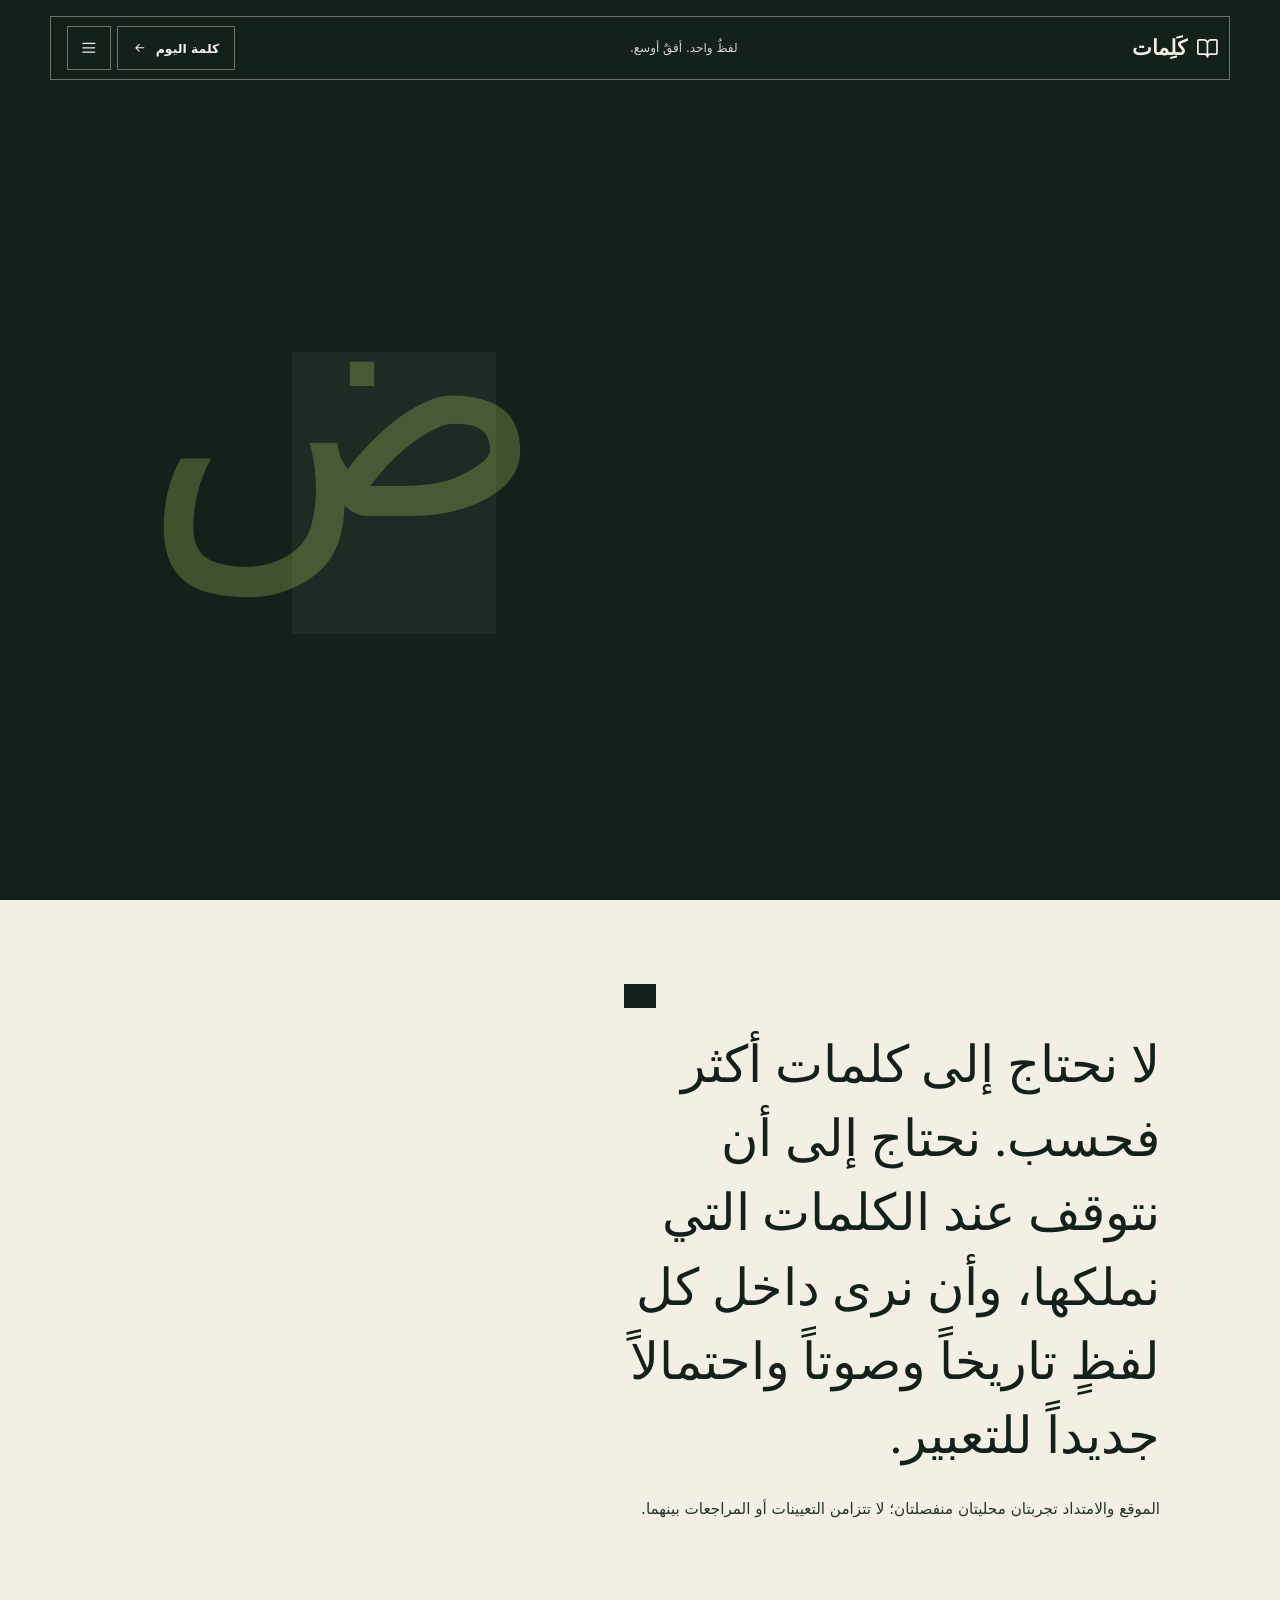
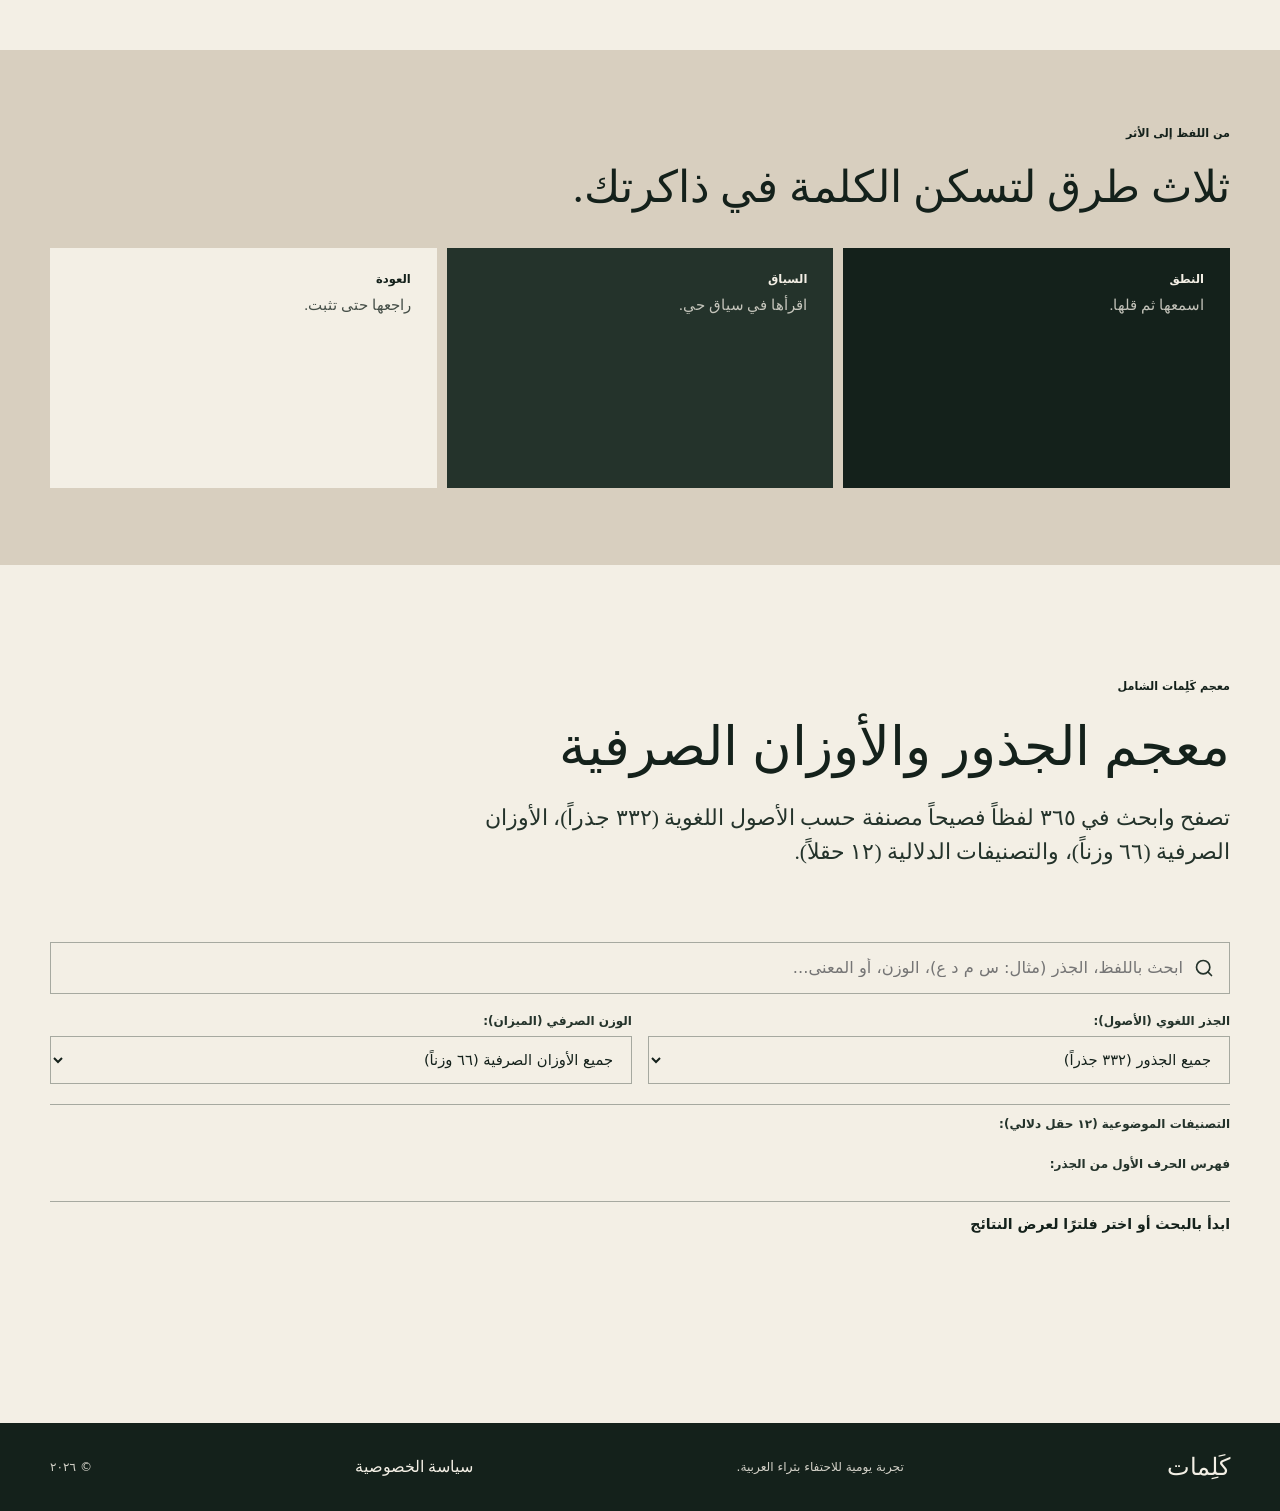
==== commit 3ae92000: "Refresh Kalimat visuals and README" ====
--- a/index.html
+++ b/index.html
@@ -82,7 +82,6 @@
                 <p class="eyebrow">مجلة لغوية يومية</p>
                 <h1>العربية،<br><span>بحضور أكبر.</span></h1>
                 <p class="hero-lede">تعلّم كلمة فصيحة واحدة كل يوم: اسمعها، افهم معناها، وراجعها.</p>
-                <p class="local-data-note">لا حسابات؛ تبقى بيانات تعلّمك على هذا الجهاز.</p>
                 <div class="hero-cta-group">
                     <a class="primary-button" href="word.html">ابدأ القراءة <svg class="icon"><use href="#i-arrow"/></svg></a>
                     <a class="secondary-button" href="#lexicon-explorer"><svg class="icon"><use href="#i-search"/></svg> <span>معجم الجذور والأوزان</span></a>
@@ -90,6 +89,7 @@
                 <div class="hero-loop" role="group" aria-label="حلقة القراءة اليومية">
                     <p class="next-word">الكلمة التالية بعد <b id="hero-countdown">--:--:--</b></p>
                 </div>
+                <p class="local-data-note">لا حسابات؛ تبقى بيانات تعلّمك على هذا الجهاز.</p>
             </div>
             <div class="hero-art" aria-hidden="true"><div class="hero-glyph">ض</div></div>
         </section>
--- a/style.css
+++ b/style.css
@@ -318,12 +318,12 @@
 
 .eyebrow, .card-kicker, .reading-label, .accordion-heading > p { margin: 0 0 18px; color: inherit; font: 600 .7rem var(--sans); text-transform: uppercase; }
 
-.hero h1 { margin: 0; font-size: clamp(4.6rem, 10vw, 10rem); font-weight: 400; line-height: 1.35; letter-spacing: normal; }
-
-.hero h1 span { color: var(--paper); }
-
-.hero-lede { max-width: 33ch; margin: 34px 0; color: rgb(243 239 229 / 88%); font-size: clamp(1.15rem, 2vw, 1.45rem); line-height: 1.65; }
-.hero .local-data-note { margin: -12px 0 28px; color: rgb(243 239 229 / 82%); font: 500 .9rem/1.6 var(--sans); }
+.hero h1 { margin: 0; font-size: clamp(3.4rem, 7.4vw, 6.4rem); font-weight: 400; line-height: 1.2; letter-spacing: normal; }
+
+.hero h1 span { color: var(--lime); }
+
+.hero-lede { max-width: 36ch; margin: 22px 0 0; color: color-mix(in srgb, var(--paper-light) 88%, transparent); font-size: clamp(1.05rem, 1.6vw, 1.28rem); line-height: 1.7; }
+.hero .local-data-note { margin: 22px 0 0; color: color-mix(in srgb, var(--paper-light) 62%, transparent); font: 500 .8rem/1.6 var(--sans); }
 .manifesto .channel-boundary { margin: 24px 0 0; color: var(--ink-soft); font: 500 .95rem/1.6 var(--sans); }
 
 .primary-button { padding: 0 20px; background: var(--lime); color: var(--ink); }
@@ -332,48 +332,48 @@
 
 .primary-button:active, .speak-button:active, .icon-button:active, .nav-word-link:active { transform: translateY(1px); }
 
-.hero-art { position: relative; min-height: clamp(330px, 48vw, 570px); border: 1px solid var(--line-light); overflow: hidden; }
-
-.hero-art::before { content: ""; position: absolute; width: 44%; height: 100%; right: 0; top: 0; background: var(--ink-soft); }
-
-.hero-glyph { position: absolute; top: -17%; right: -4%; color: var(--paper); font-size: clamp(20rem, 38vw, 36rem); line-height: 1; opacity: .9; transform: scale(0.9); will-change: transform; }
-
-
-.manifesto { padding: clamp(96px, 14vw, 190px) max(20px, calc((100vw - 1040px) / 2)); background: var(--paper-light); }
-
-.manifesto-text { margin: 0; font-size: clamp(2.5rem, 6vw, 6.1rem); line-height: 1.25; letter-spacing: normal; }
-
-.accordion-section { padding: clamp(36px, 4vw, 56px) max(20px, calc((100vw - 1180px) / 2)); background: var(--paper); }
-
-.accordion-heading { max-width: 700px; margin-bottom: 24px; }
-
-.accordion-heading h2 { margin: 0; font-size: clamp(2.4rem, 4.5vw, 4.2rem); font-weight: 400; line-height: 1.35; letter-spacing: normal; }
-
-.horizontal-accordion { min-height: 180px; display: flex; gap: 2px; }
-
-.horizontal-accordion details { position: relative; flex: 1; min-width: 0; padding: 16px 20px; background: var(--ink); color: var(--paper-light); overflow: hidden; transition: flex .45s ease, background .3s ease; }
+.hero-art { position: relative; min-height: clamp(260px, 38vw, 440px); overflow: hidden; }
+
+.hero-art::before { content: ""; position: absolute; inset: 18% 8% 18% auto; width: 42%; background: color-mix(in srgb, var(--ink-soft) 55%, transparent); }
+
+.hero-glyph { position: absolute; top: -8%; right: -2%; color: var(--lime); font-size: clamp(14rem, 26vw, 24rem); line-height: 1; opacity: .22; }
+
+
+.manifesto { padding: clamp(72px, 10vw, 128px) max(20px, calc((100vw - 1040px) / 2)); background: var(--paper-light); }
+
+.manifesto-text { margin: 0; max-width: 22ch; font-size: clamp(1.8rem, 4vw, 3.4rem); line-height: 1.45; letter-spacing: normal; }
+
+.accordion-section { padding: clamp(48px, 6vw, 80px) max(20px, calc((100vw - 1180px) / 2)); background: var(--paper); }
+
+.accordion-heading { max-width: 700px; margin-bottom: 32px; }
+
+.accordion-heading h2 { margin: 0; font-size: clamp(1.9rem, 3.4vw, 3.1rem); font-weight: 400; line-height: 1.35; letter-spacing: normal; }
+
+.horizontal-accordion { min-height: 240px; display: flex; gap: 10px; }
+
+.horizontal-accordion details { position: relative; flex: 1; min-width: 0; min-height: 240px; padding: 24px 26px 28px; background: var(--ink); color: var(--paper-light); overflow: visible; transition: flex .45s ease, background .3s ease; }
 
 .horizontal-accordion details:nth-child(2) { background: var(--ink-soft); }
 
 .horizontal-accordion details:nth-child(3) { background: var(--paper-light); color: var(--ink); }
 
-.horizontal-accordion details:hover, .horizontal-accordion details:focus-within, .horizontal-accordion details[open] { flex: 2.2; }
-
-.horizontal-accordion summary { display: grid; gap: 6px; cursor: pointer; font: 600 .68rem var(--sans); list-style: none; }
+.horizontal-accordion details:hover, .horizontal-accordion details:focus-within, .horizontal-accordion details[open] { flex: 1.8; }
+
+.horizontal-accordion summary { display: grid; gap: 8px; cursor: pointer; font: 600 .72rem var(--sans); list-style: none; }
 
 .horizontal-accordion summary::-webkit-details-marker { display: none; }
 
 .horizontal-accordion summary::marker { content: ""; }
 
-.horizontal-accordion .accordion-teaser { max-width: 18ch; color: currentColor; font: 400 clamp(.92rem, 1.2vw, 1.15rem) var(--serif); letter-spacing: normal; line-height: 1.4; opacity: .82; }
-
-.horizontal-accordion details > div { position: absolute; right: 20px; bottom: 14px; left: 20px; opacity: 0; transform: translateY(8px); transition: opacity .25s, transform .25s; }
-
-.horizontal-accordion details:hover > div, .horizontal-accordion details:focus-within > div, .horizontal-accordion details[open] > div { opacity: 1; transform: none; }
-
-.horizontal-accordion h3 { margin: 0 0 4px; font-size: clamp(1.4rem, 2vw, 1.8rem); font-weight: 400; line-height: 1.25; letter-spacing: normal; }
-
-.horizontal-accordion p { max-width: 28ch; margin: 0; font-size: .88rem; line-height: 1.5; }
+.horizontal-accordion .accordion-teaser { max-width: 18ch; color: currentColor; font: 400 clamp(.95rem, 1.2vw, 1.15rem) var(--serif); letter-spacing: normal; line-height: 1.45; opacity: .78; }
+
+.horizontal-accordion details > div { display: none; margin-top: 28px; max-width: 32ch; }
+
+.horizontal-accordion details:hover > div, .horizontal-accordion details:focus-within > div, .horizontal-accordion details[open] > div { display: block; }
+
+.horizontal-accordion h3 { margin: 0 0 8px; font-size: clamp(1.35rem, 2vw, 1.7rem); font-weight: 400; line-height: 1.3; letter-spacing: normal; }
+
+.horizontal-accordion p { max-width: 28ch; margin: 0; font-size: .95rem; line-height: 1.6; }
 
 .footer { padding: 30px max(20px, calc((100vw - 1180px) / 2)); background: var(--ink); color: var(--paper-light); display: flex; justify-content: space-between; gap: 20px; align-items: center; }
 
@@ -1149,18 +1149,18 @@
     display: flex;
     flex-wrap: wrap;
     align-items: center;
-    gap: 10px 16px;
-    margin-block-start: 26px;
+    gap: 8px 12px;
+    margin-block-start: 28px;
 }
 
 .hero-loop .next-word {
     margin: 0;
-    color: rgb(243 239 229 / 85%);
-    font: 500 .8rem var(--sans);
+    color: color-mix(in srgb, var(--paper-light) 70%, transparent);
+    font: 500 .78rem var(--sans);
 }
 
 .hero-loop .next-word b {
-    color: var(--lime);
+    color: var(--paper-light);
     font-variant-numeric: tabular-nums;
 }
 
@@ -1254,21 +1254,19 @@
 .lexicon-explorer-section {
     width: var(--content);
     margin: 0 auto;
-    padding: clamp(64px, 8vw, 120px) 0;
-    border-top: 1px solid var(--line-dark);
+    padding: clamp(72px, 9vw, 128px) 0;
 }
 
 
 .lexicon-header {
     max-width: 820px;
-    margin: 0 auto clamp(32px, 5vw, 48px);
-    text-align: center;
+    margin: 0 0 clamp(28px, 4vw, 40px);
 }
 
 
 .lexicon-header h2 {
     margin: 0 0 16px;
-    font-size: clamp(2.4rem, 6vw, 4.4rem);
+    font-size: clamp(2rem, 4.4vw, 3.4rem);
     font-weight: 400;
     line-height: 1.35;
     letter-spacing: normal;
@@ -1290,9 +1288,8 @@
     display: flex;
     flex-direction: column;
     gap: 20px;
-    background: var(--paper);
     padding: clamp(20px, 4vw, 32px);
-    border: 1px solid var(--line-dark);
+    padding-inline: 0;
 }
 
 
@@ -1522,14 +1519,15 @@
     margin: 0 auto;
     display: grid;
     grid-template-columns: repeat(auto-fill, minmax(min(260px, 100%), 1fr));
-    gap: 12px;
+    gap: 18px;
 }
 
 
 .lexicon-card {
-    background: var(--paper);
-    border: 1px solid var(--line-dark);
-    padding: 16px;
+    background: transparent;
+    border: 0;
+    border-block-start: 1px solid var(--line-dark);
+    padding: 18px 0 8px;
     display: flex;
     flex-direction: column;
     justify-content: space-between;
@@ -1539,8 +1537,8 @@
 
 
 .lexicon-card:hover {
-    transform: translateY(-2px);
-    box-shadow: 0 8px 24px rgba(0, 0, 0, 0.07);
+    transform: none;
+    box-shadow: none;
 }
 
 
@@ -1825,12 +1823,14 @@
     .nav { grid-template-columns: 1fr auto; }
     .nav-note { display: none; }
     .hero { min-height: 100dvh; padding-top: 116px; grid-template-columns: 1fr; gap: 42px; }
-    .hero h1 { font-size: clamp(4.1rem, 20vw, 6.6rem); }
-    .hero-art { min-height: 290px; }
+    .hero h1 { font-size: clamp(3.1rem, 16vw, 4.6rem); }
+    .hero-art { min-height: 220px; }
     .manifesto, .accordion-section { padding-inline: 20px; }
-    .horizontal-accordion { min-height: 260px; flex-direction: column; }
-    .horizontal-accordion details { min-height: 70px; }
-    .horizontal-accordion details:hover, .horizontal-accordion details:focus-within, .horizontal-accordion details[open] { flex: 3; min-height: 180px; }
+    .horizontal-accordion { min-height: 0; flex-direction: column; gap: 8px; }
+    .horizontal-accordion details { min-height: 0; overflow: visible; }
+    .horizontal-accordion details:hover, .horizontal-accordion details:focus-within, .horizontal-accordion details[open] { flex: none; min-height: 0; }
+    .horizontal-accordion details > div { margin-top: 14px; }
+    .horizontal-accordion .accordion-teaser { display: none; }
     .word-experience { margin-top: 96px; }
     .identity-masthead { grid-template-columns: 1fr; }
     .identity-word { align-items: start; flex-direction: column; margin-block: 58px 34px; }
@@ -2001,6 +2001,15 @@
     color: var(--ink-soft);
 }
 
+html[data-theme="midnight"] .hero .local-data-note,
+html[data-theme="midnight"] .hero-loop .next-word {
+    color: color-mix(in srgb, var(--ink) 62%, transparent);
+}
+
+html[data-theme="midnight"] .hero-loop .next-word b {
+    color: var(--ink);
+}
+
 
 html[data-theme="midnight"] .horizontal-accordion details:nth-child(1) {
     background: var(--paper-light);
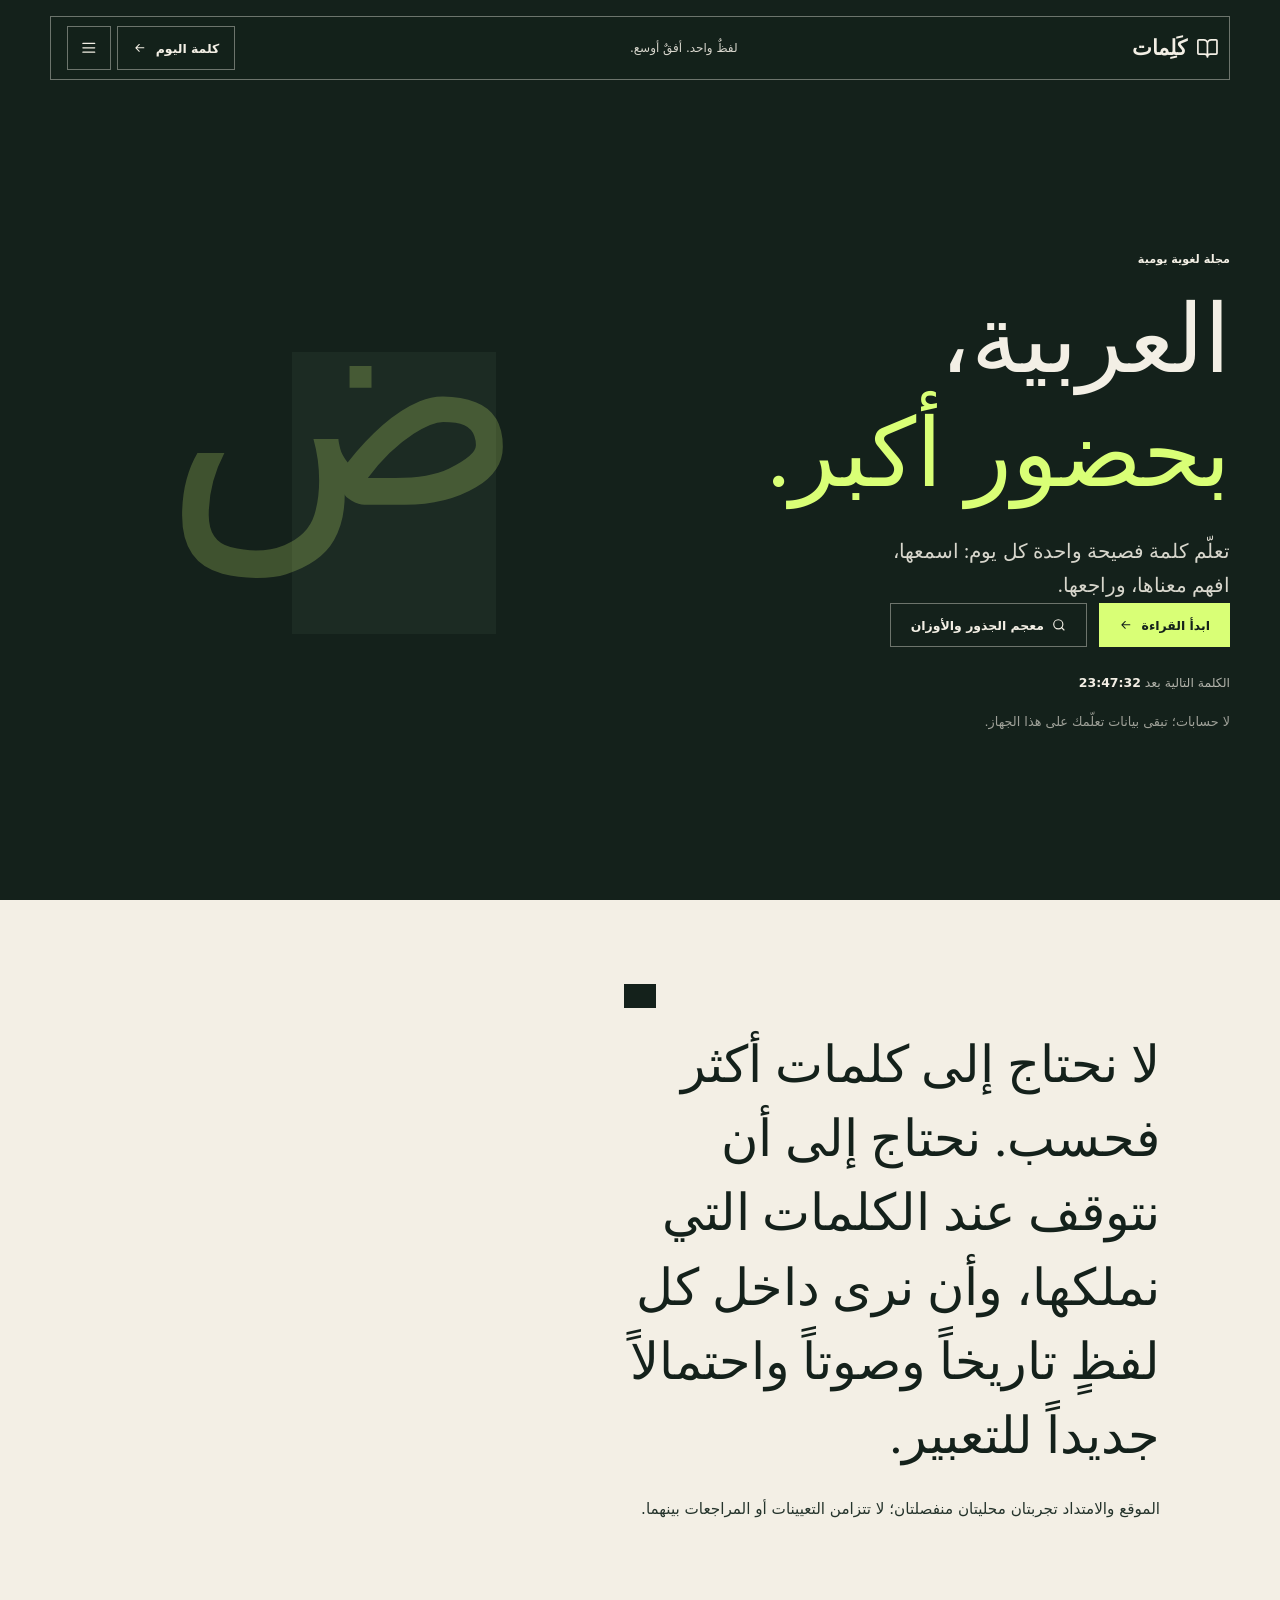
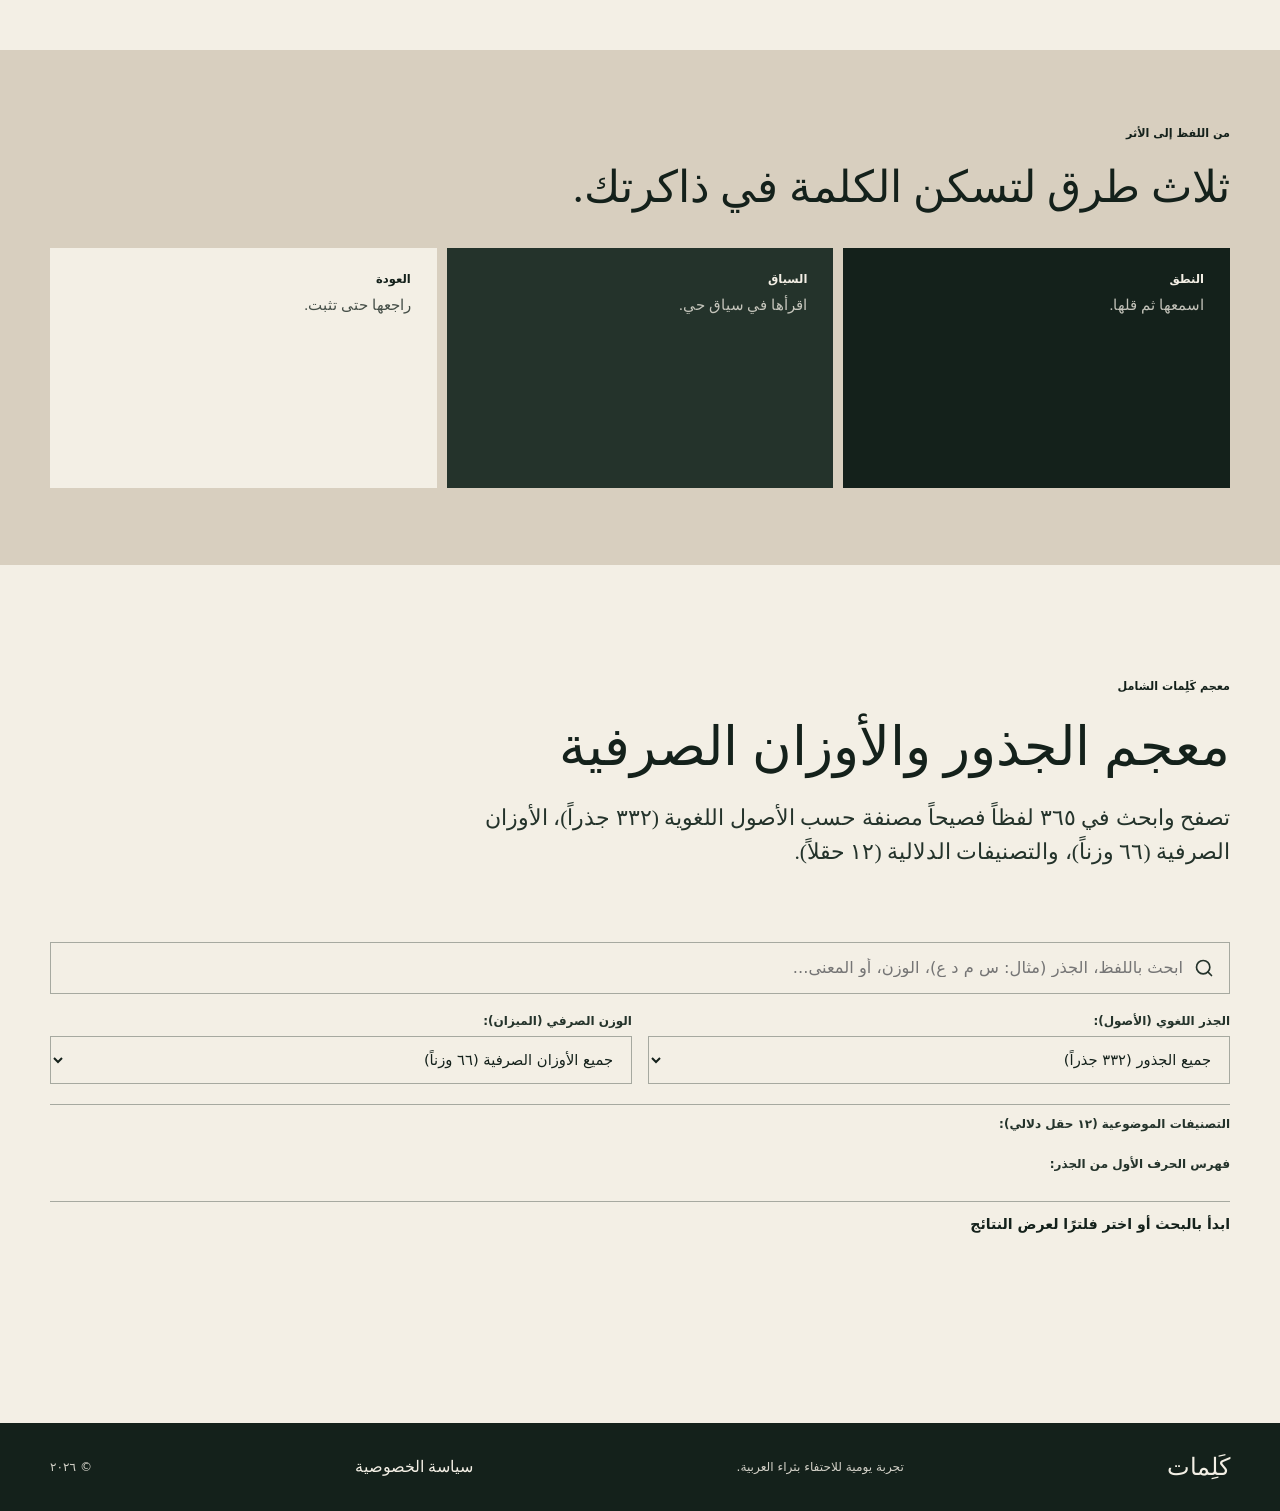
==== commit 05a467b4: "Stabilize exports and add beta study tooling" ====
--- a/index.html
+++ b/index.html
@@ -14,6 +14,7 @@
     <title>كَلِمات | العربية كما لم تتأملها من قبل</title>
     <meta http-equiv="Content-Security-Policy" content="default-src 'self'; script-src 'self'; style-src 'self' 'unsafe-inline'; font-src 'self'; img-src 'self' data:; media-src 'self'; connect-src 'self'; object-src 'none'; base-uri 'self'; form-action 'none'; worker-src 'self'; manifest-src 'self'">
     <link rel="manifest" href="manifest.webmanifest">
+    <link rel="icon" href="assets/icons/icon-192.png" sizes="192x192">
 
     <link rel="preload" href="assets/fonts/Amiri-Regular.woff2" as="font" type="font/woff2" crossorigin>
     <link rel="preload" href="assets/fonts/Amiri-Bold.woff2" as="font" type="font/woff2" crossorigin>
@@ -185,18 +186,6 @@
         </footer>
     </main>
 
-    <dialog class="practice-dialog" id="practice-dialog" role="dialog" aria-modal="true" aria-labelledby="practice-title">
-        <header>
-            <div><p>تثبيت الذاكرة</p><h2 id="practice-title">مراجعة التكرار المتباعد</h2></div>
-            <button class="icon-button" id="btn-close-practice" type="button" aria-label="إغلاق المراجعة">
-                <svg class="icon"><use href="#i-xmark"/></svg>
-            </button>
-        </header>
-        <div class="practice-body" id="practice-body">
-            <!-- Rendered by app.js / revamp.js -->
-        </div>
-    </dialog>
-
     <div id="audio-announcer" class="sr-only" role="status" aria-live="polite" aria-atomic="true"></div>
     <div class="toast" id="toast" role="status" aria-live="polite"></div>
 </body>
--- a/style.css
+++ b/style.css
@@ -182,8 +182,6 @@
 
 .skip-link:focus { transform: none; }
 
-body:has(.history-dialog[open]), body:has(.practice-dialog[open]), body:has(.lexicon-dialog[open]) { overflow: hidden; }
-
 .page-shell { overflow: clip; }
 
 .svg-sprite { position: absolute; width: 0; height: 0; }
@@ -1736,51 +1734,6 @@
     margin: 0 0 20px;
     line-height: 1.5;
     letter-spacing: normal;
-}
-
-
-/* Lexicon Dialog Modal */
-.lexicon-dialog {
-    width: min(94vw, 1200px);
-    max-height: 90vh;
-    padding: clamp(20px, 3vw, 36px);
-    background: var(--paper-light);
-    color: var(--ink);
-    border: 1px solid var(--line-dark);
-    box-shadow: 0 24px 64px rgba(0, 0, 0, 0.3);
-    overflow-y: auto;
-}
-
-
-.lexicon-dialog::backdrop {
-    background: rgba(10, 18, 14, 0.75);
-    backdrop-filter: blur(4px);
-}
-
-
-.lexicon-dialog header {
-    display: flex;
-    justify-content: space-between;
-    align-items: flex-start;
-    padding-bottom: 18px;
-    border-bottom: 1px solid var(--line-dark);
-    margin-bottom: 24px;
-}
-
-
-.lexicon-dialog h2 {
-    margin: 6px 0 0;
-    font-size: clamp(1.8rem, 5vw, 2.6rem);
-    font-weight: 400;
-    line-height: 1.35;
-    letter-spacing: normal;
-}
-
-
-.lexicon-modal-content {
-    display: flex;
-    flex-direction: column;
-    gap: 24px;
 }
 
 
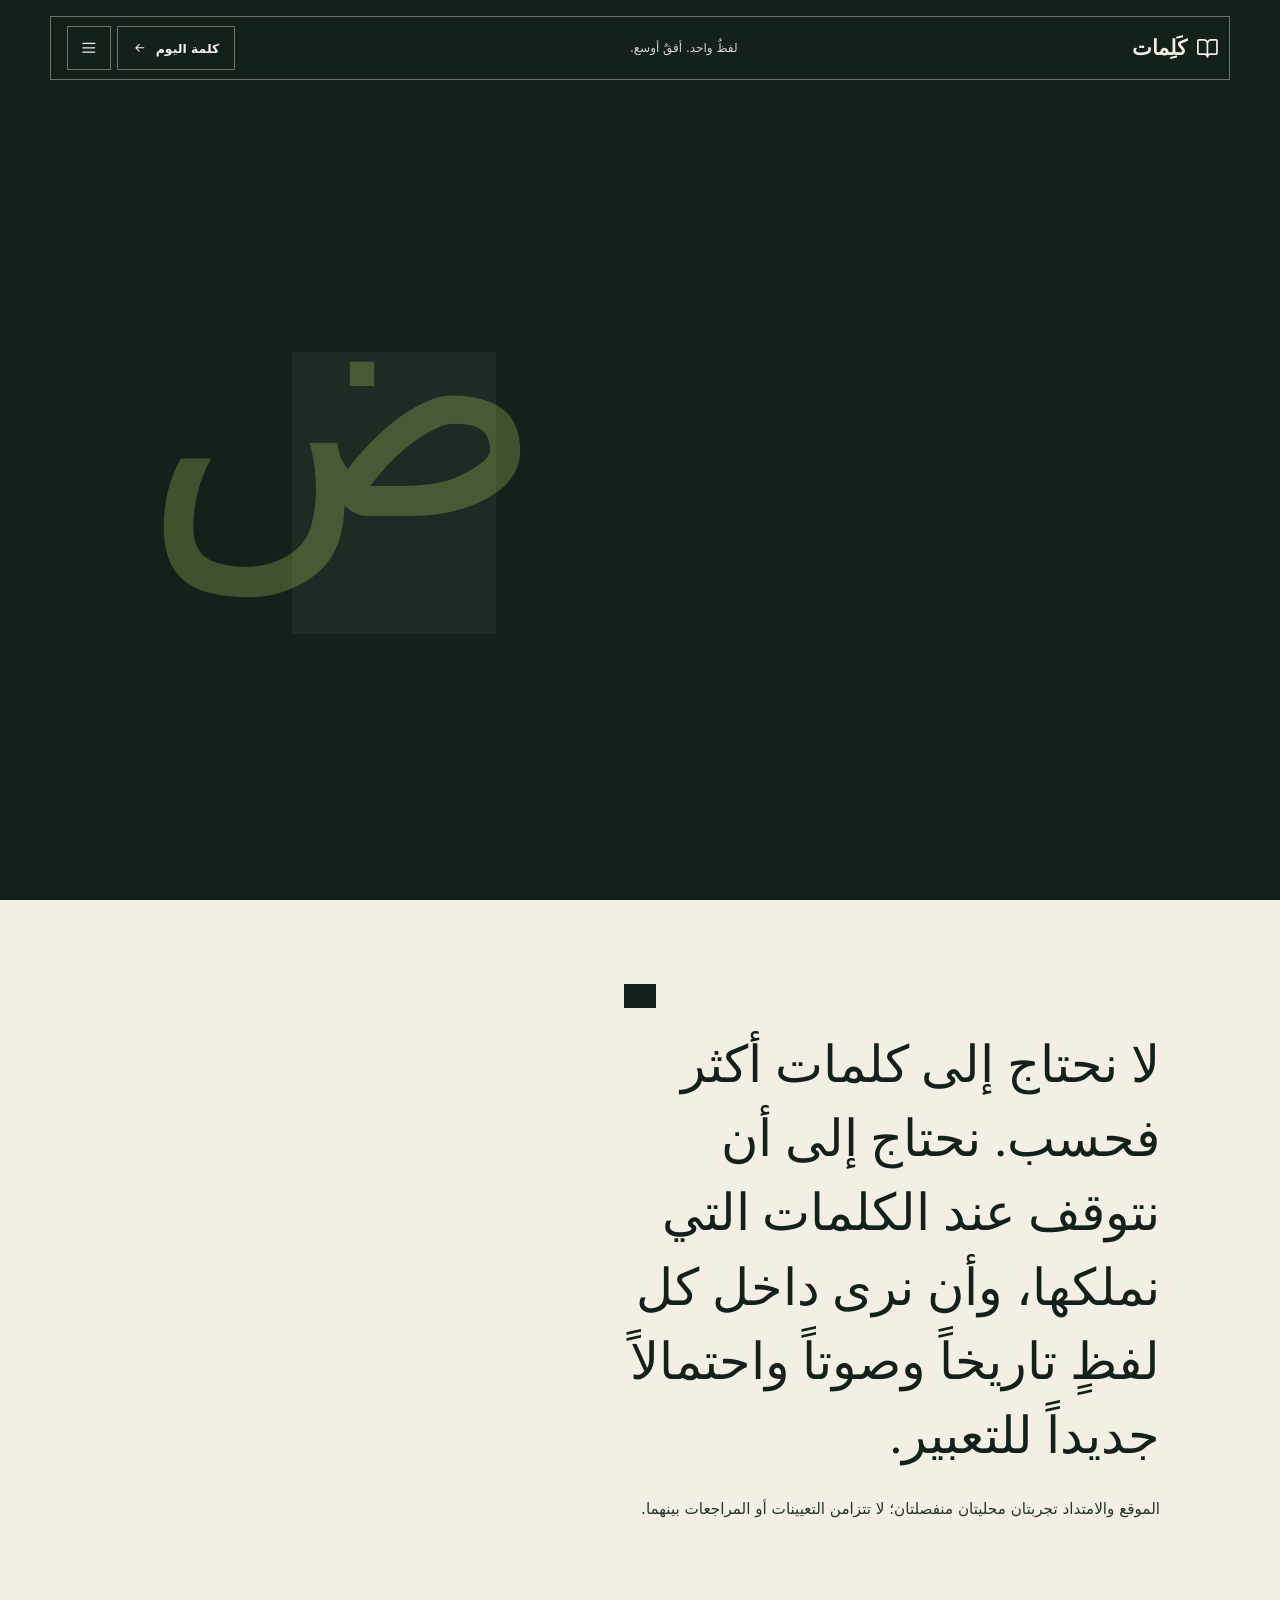
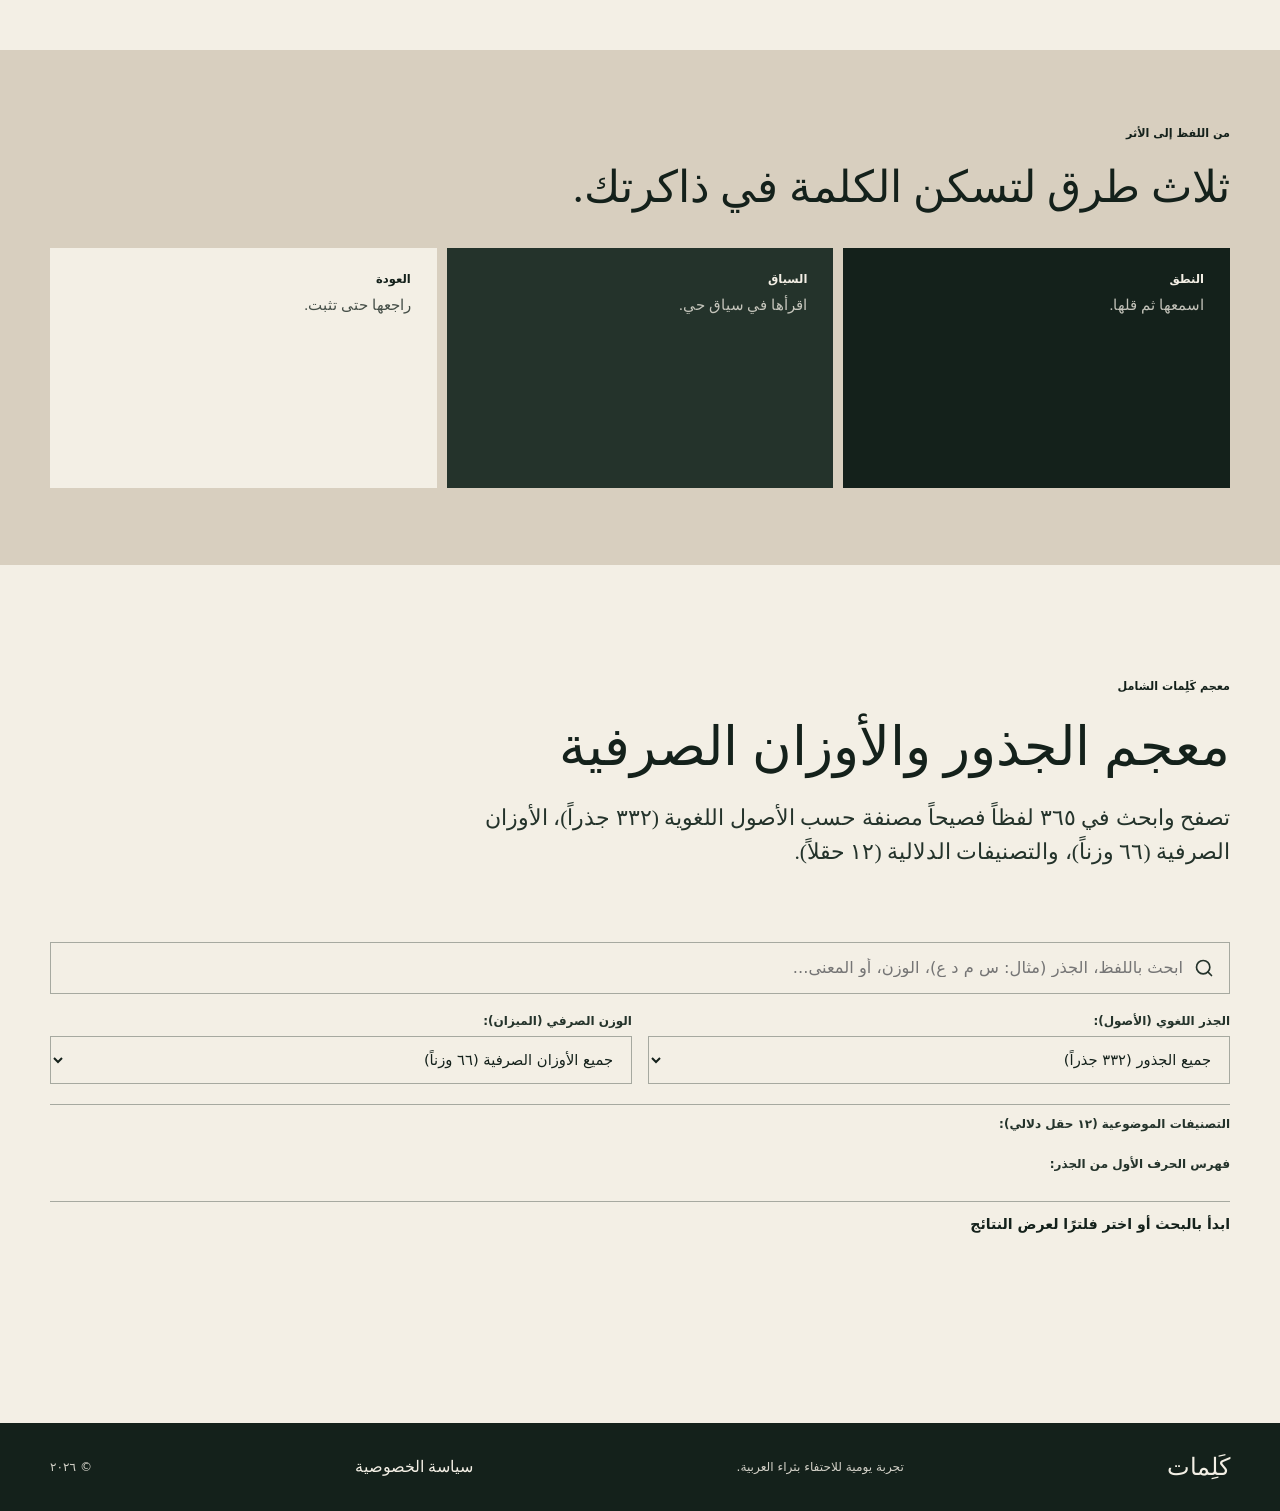
==== commit 8a6a19d6: "Clean up learning state, packaging, and repository navigation Preserve learner changes across tabs, " ====
--- a/index.html
+++ b/index.html
@@ -8,13 +8,12 @@
     <meta property="og:title" content="كَلِمات | كلمة عربية واحدة كل يوم">
     <meta property="og:description" content="معنى، ضبط، جذر، ونطق — كلمة عربية واحدة كل يوم، تُقرأ على مهل.">
     <meta property="og:type" content="website">
-    <meta property="og:url" content="https://assem130.github.io/arabic-word-of-the-day/">
-    <meta property="og:image" content="https://assem130.github.io/arabic-word-of-the-day/assets/icons/icon-512.png">
+    <meta property="og:url" content="https://assem130.github.io/Kalimat-365/">
+    <meta property="og:image" content="https://assem130.github.io/Kalimat-365/assets/icons/icon-512.png">
     <meta name="twitter:card" content="summary">
     <title>كَلِمات | العربية كما لم تتأملها من قبل</title>
     <meta http-equiv="Content-Security-Policy" content="default-src 'self'; script-src 'self'; style-src 'self' 'unsafe-inline'; font-src 'self'; img-src 'self' data:; media-src 'self'; connect-src 'self'; object-src 'none'; base-uri 'self'; form-action 'none'; worker-src 'self'; manifest-src 'self'">
     <link rel="manifest" href="manifest.webmanifest">
-    <link rel="icon" href="assets/icons/icon-192.png" sizes="192x192">
 
     <link rel="preload" href="assets/fonts/Amiri-Regular.woff2" as="font" type="font/woff2" crossorigin>
     <link rel="preload" href="assets/fonts/Amiri-Bold.woff2" as="font" type="font/woff2" crossorigin>
@@ -181,7 +180,7 @@
         <footer class="footer">
             <span>كَلِمات</span>
             <p>تجربة يومية للاحتفاء بثراء العربية.</p>
-            <a href="https://assem130.github.io/arabic-word-of-the-day/privacy.html">سياسة الخصوصية</a>
+            <a href="https://assem130.github.io/Kalimat-365/privacy.html">سياسة الخصوصية</a>
             <small>© ٢٠٢٦</small>
         </footer>
     </main>
--- a/style.css
+++ b/style.css
@@ -5,6 +5,9 @@
    ========================================================================== */
 
 @charset "UTF-8";
+
+/* Keep semantic visibility ahead of author layout rules. */
+[hidden] { display: none !important; }
 
 /* Self-hosted fonts (SIL OFL, see assets/fonts/OFL.txt) */
 @font-face {
@@ -30,14 +33,14 @@
 }
 @font-face {
     font-family: "Outfit";
-    src: url("assets/fonts/Outfit-Medium.woff2") format("woff2");
+    src: url("assets/fonts/Outfit-Regular.woff2") format("woff2");
     font-weight: 500;
     font-style: normal;
     font-display: swap;
 }
 @font-face {
     font-family: "Outfit";
-    src: url("assets/fonts/Outfit-SemiBold.woff2") format("woff2");
+    src: url("assets/fonts/Outfit-Regular.woff2") format("woff2");
     font-weight: 600;
     font-style: normal;
     font-display: swap;
@@ -182,6 +185,8 @@
 
 .skip-link:focus { transform: none; }
 
+body:has(.history-dialog[open]), body:has(.practice-dialog[open]), body:has(.lexicon-dialog[open]) { overflow: hidden; }
+
 .page-shell { overflow: clip; }
 
 .svg-sprite { position: absolute; width: 0; height: 0; }
@@ -1107,30 +1112,6 @@
 }
 
 
-/* Legacy practice fallback classes */
-.practice-card { padding: 20px 0 10px; }
-
-.practice-progress { display: flex; justify-content: space-between; align-items: center; color: var(--ink-soft); font: 600 .8rem var(--sans); margin-bottom: 16px; }
-
-.practice-prompt { font-size: clamp(1.4rem, 3vw, 2.1rem); margin: 0 0 24px; line-height: 1.4; font-weight: 400; }
-
-.practice-options { display: grid; gap: 10px; margin-bottom: 20px; }
-
-.practice-option-btn { width: 100%; min-height: 52px; padding: 14px 18px; border: 1px solid var(--line-dark); background: var(--paper); color: var(--ink); font-size: 1.1rem; text-align: start; border-radius: 8px; transition: all .2s ease; cursor: pointer; display: flex; align-items: center; justify-content: space-between; }
-
-.practice-option-btn:hover:not(:disabled) { border-color: var(--ink); background: var(--paper-light); transform: translateX(-4px); }
-
-.practice-option-btn.correct { background: #15803d !important; color: #ffffff !important; border-color: #15803d !important; }
-
-.practice-option-btn.wrong { background: #b91c1c !important; color: #ffffff !important; border-color: #b91c1c !important; }
-
-.practice-feedback { padding: 16px; border-radius: 8px; background: var(--paper); border-inline-start: 4px solid var(--lime); font-size: .95rem; line-height: 1.6; margin-bottom: 16px; }
-
-.practice-next-btn { width: 100%; min-height: 46px; background: var(--ink); color: var(--paper-light); font: 600 .85rem var(--sans); border-radius: 6px; border: 0; cursor: pointer; transition: transform .2s; }
-
-.practice-next-btn:hover { opacity: .9; transform: translateY(-1px); }
-
-
 /* ==========================================================================
    Interactive Lexicon & Root Tree Explorer (معجم الجذور والأوزان)
    ========================================================================== */
@@ -1734,6 +1715,51 @@
     margin: 0 0 20px;
     line-height: 1.5;
     letter-spacing: normal;
+}
+
+
+/* Lexicon Dialog Modal */
+.lexicon-dialog {
+    width: min(94vw, 1200px);
+    max-height: 90vh;
+    padding: clamp(20px, 3vw, 36px);
+    background: var(--paper-light);
+    color: var(--ink);
+    border: 1px solid var(--line-dark);
+    box-shadow: 0 24px 64px rgba(0, 0, 0, 0.3);
+    overflow-y: auto;
+}
+
+
+.lexicon-dialog::backdrop {
+    background: rgba(10, 18, 14, 0.75);
+    backdrop-filter: blur(4px);
+}
+
+
+.lexicon-dialog header {
+    display: flex;
+    justify-content: space-between;
+    align-items: flex-start;
+    padding-bottom: 18px;
+    border-bottom: 1px solid var(--line-dark);
+    margin-bottom: 24px;
+}
+
+
+.lexicon-dialog h2 {
+    margin: 6px 0 0;
+    font-size: clamp(1.8rem, 5vw, 2.6rem);
+    font-weight: 400;
+    line-height: 1.35;
+    letter-spacing: normal;
+}
+
+
+.lexicon-modal-content {
+    display: flex;
+    flex-direction: column;
+    gap: 24px;
 }
 
 
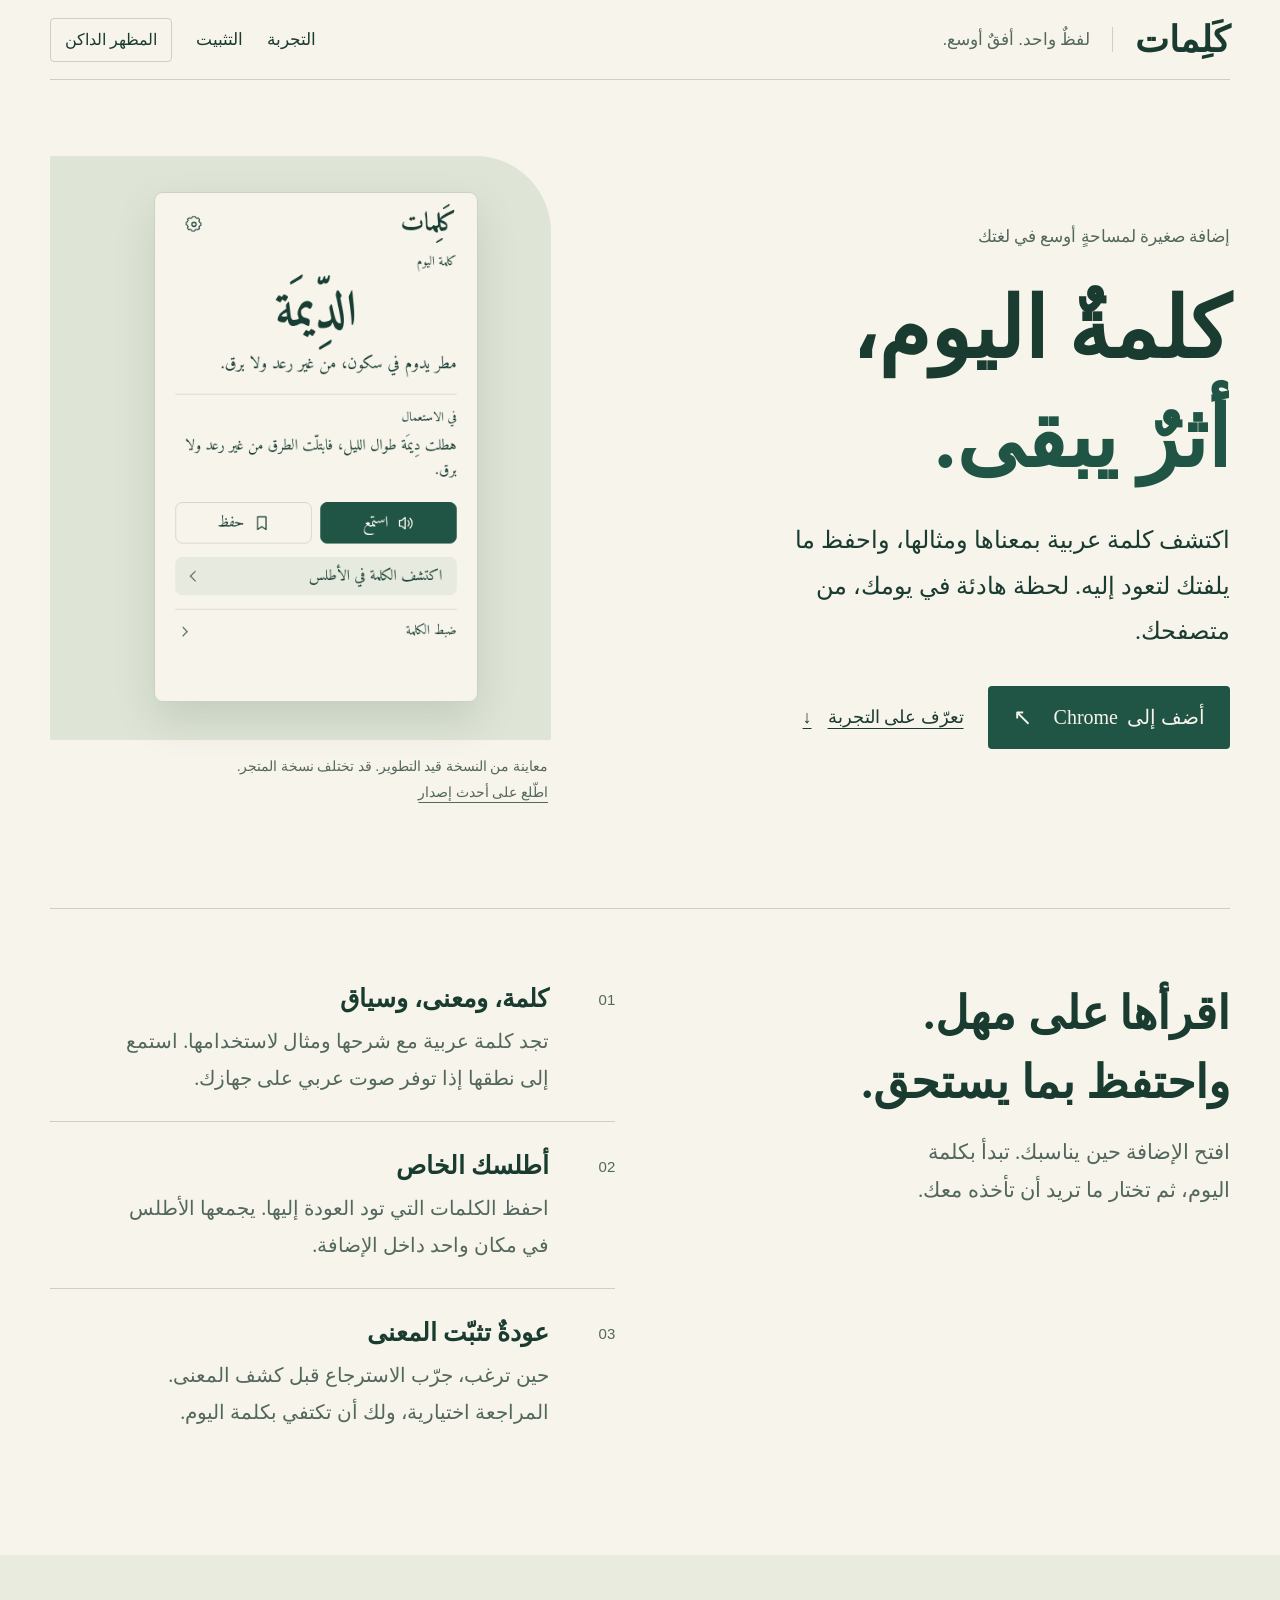
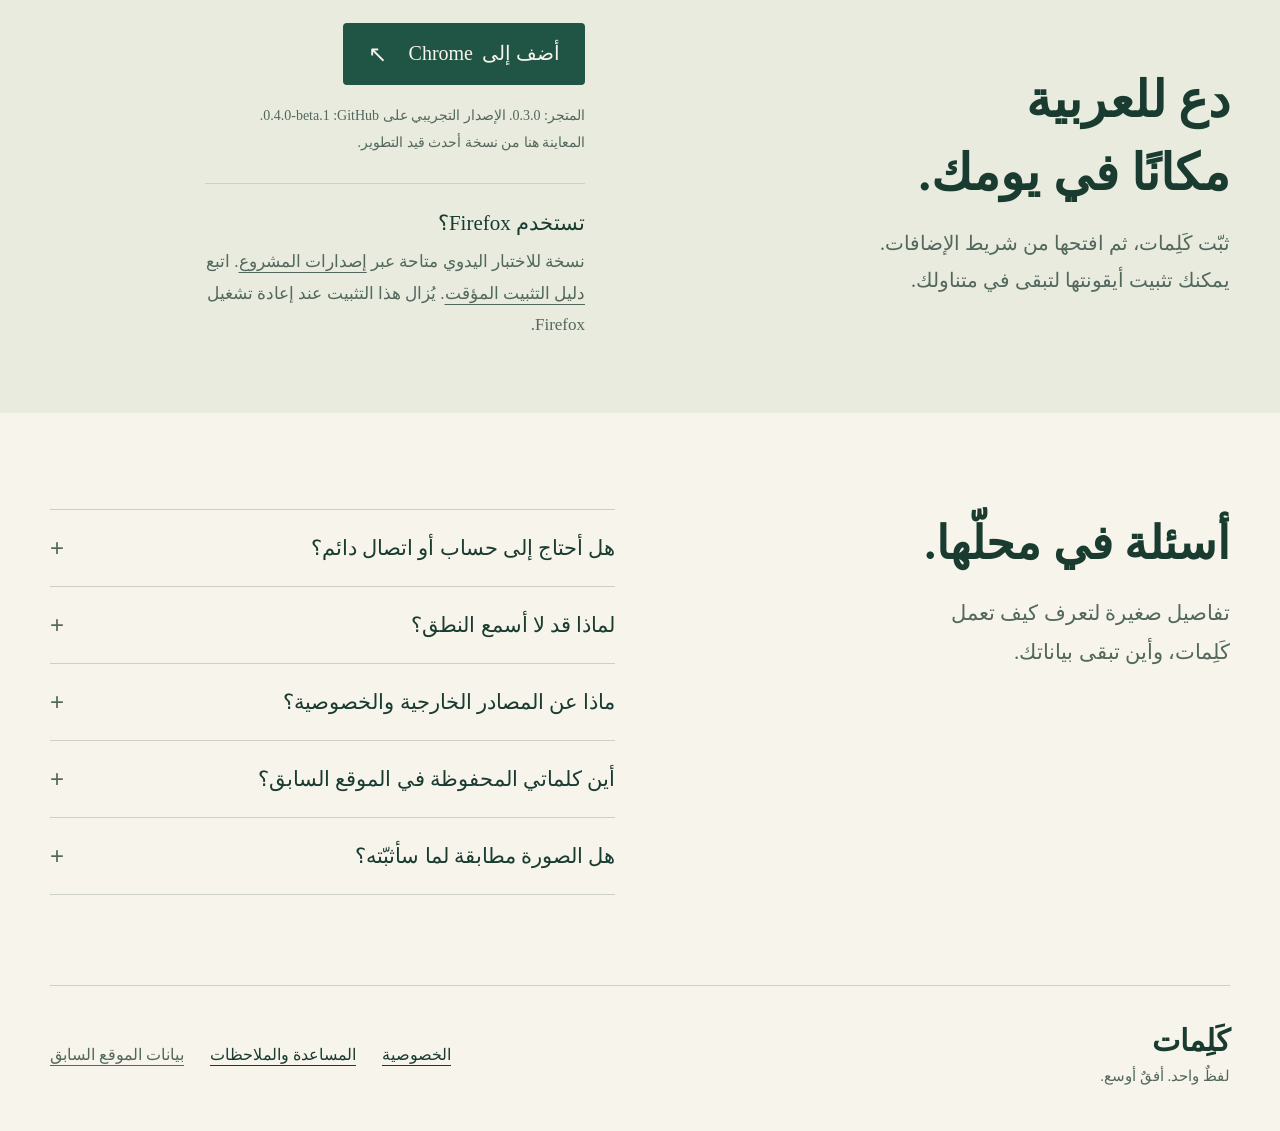
==== commit 93c37737: "feat(discovery): expand source supply and center Kalimat on the extension" ====
--- a/index.html
+++ b/index.html
@@ -1,191 +1,91 @@
 <!DOCTYPE html>
 <html lang="ar" dir="rtl">
 <head>
-    <meta charset="UTF-8">
-    <meta name="viewport" content="width=device-width, initial-scale=1">
-    <meta name="description" content="كَلِمات — تجربة يومية للاحتفاء بثراء اللغة العربية.">
-    <meta name="theme-color" content="#14211b">
-    <meta property="og:title" content="كَلِمات | كلمة عربية واحدة كل يوم">
-    <meta property="og:description" content="معنى، ضبط، جذر، ونطق — كلمة عربية واحدة كل يوم، تُقرأ على مهل.">
-    <meta property="og:type" content="website">
-    <meta property="og:url" content="https://assem130.github.io/Kalimat-365/">
-    <meta property="og:image" content="https://assem130.github.io/Kalimat-365/assets/icons/icon-512.png">
-    <meta name="twitter:card" content="summary">
-    <title>كَلِمات | العربية كما لم تتأملها من قبل</title>
-    <meta http-equiv="Content-Security-Policy" content="default-src 'self'; script-src 'self'; style-src 'self' 'unsafe-inline'; font-src 'self'; img-src 'self' data:; media-src 'self'; connect-src 'self'; object-src 'none'; base-uri 'self'; form-action 'none'; worker-src 'self'; manifest-src 'self'">
-    <link rel="manifest" href="manifest.webmanifest">
-
-    <link rel="preload" href="assets/fonts/Amiri-Regular.woff2" as="font" type="font/woff2" crossorigin>
-    <link rel="preload" href="assets/fonts/Amiri-Bold.woff2" as="font" type="font/woff2" crossorigin>
-    <link rel="preload" href="assets/fonts/Outfit-Regular.woff2" as="font" type="font/woff2" crossorigin>
-    <link rel="stylesheet" href="style.css">
-    <script src="words.js" charset="utf-8" defer></script>
-    <script src="extension/shared/review-policy.js" defer></script>
-    <script src="extension/shared/speech.js" defer></script>
-    <script src="app-core.js" charset="utf-8" defer></script>
-    <script src="web-ui.js" defer></script>
-    <script src="revamp.js" defer></script>
+  <meta charset="UTF-8">
+  <meta name="viewport" content="width=device-width, initial-scale=1">
+  <meta name="description" content="كَلِمات، إضافة للمتصفح تمنحك كلمة عربية كل يوم، بمعناها ومثالها. احفظ ما يلفتك وعد إليه في أطلسك.">
+  <meta name="theme-color" content="#f7f4eb">
+  <meta property="og:title" content="كَلِمات | كلمةٌ اليوم، أثرٌ يبقى">
+  <meta property="og:description" content="كلمة عربية كل يوم، بمعناها ومثالها، في إضافة بسيطة لمتصفحك.">
+  <meta property="og:type" content="website">
+  <meta property="og:url" content="https://assem130.github.io/Kalimat-365/">
+  <meta property="og:image" content="https://assem130.github.io/Kalimat-365/assets/icons/icon-512.png">
+  <meta http-equiv="Content-Security-Policy" content="default-src 'self'; script-src 'self'; style-src 'self'; font-src 'self'; img-src 'self' data:; connect-src 'self'; object-src 'none'; base-uri 'self'; form-action 'none'; worker-src 'self'">
+  <title>كَلِمات | كلمةٌ اليوم، أثرٌ يبقى</title>
+  <link rel="icon" href="assets/icons/icon-192.png">
+  <link rel="preload" href="assets/fonts/Amiri-Regular.woff2" as="font" type="font/woff2" crossorigin>
+  <link rel="preload" href="assets/fonts/Amiri-Bold.woff2" as="font" type="font/woff2" crossorigin>
+  <link rel="stylesheet" href="support.css">
+  <script src="support.js" defer></script>
 </head>
 <body>
-    <a class="skip-link" href="#main-content">تخطَّ إلى المحتوى</a>
-    <svg class="svg-sprite" aria-hidden="true">
-        <defs>
-            <symbol id="i-book-open" viewBox="0 0 24 24"><path d="M12 7v14M3 18a1 1 0 0 1-1-1V4a1 1 0 0 1 1-1h5a4 4 0 0 1 4 4 4 4 0 0 1 4-4h5a1 1 0 0 1 1 1v13a1 1 0 0 1-1 1h-6a3 3 0 0 0-3 3 3 3 0 0 0-3-3z"/></symbol>
-            <symbol id="i-arrow" viewBox="0 0 24 24"><path d="M19 12H5M11 6l-6 6 6 6"/></symbol>
-            <symbol id="i-volume-high" viewBox="0 0 24 24"><path d="M11 5 6 9H2v6h4l5 4zM15.5 8.5a5 5 0 0 1 0 7M19 5a9 9 0 0 1 0 14"/></symbol>
-            <symbol id="i-waveform" viewBox="0 0 24 24"><path d="M2 12h2M6 9v6M10 5v14M14 8v8M18 10v4M22 12h0"/></symbol>
-            <symbol id="i-xmark" viewBox="0 0 24 24"><path d="M18 6 6 18M6 6l12 12"/></symbol>
-            <symbol id="i-sparkles" viewBox="0 0 24 24"><path d="m12 3-1.9 5.8a2 2 0 0 1-1.3 1.3L3 12l5.8 1.9a2 2 0 0 1 1.3 1.3L12 21l1.9-5.8a2 2 0 0 1 1.3-1.3L21 12l-5.8-1.9a2 2 0 0 1-1.3-1.3z" fill="none" stroke="currentColor" stroke-width="2" stroke-linecap="round" stroke-linejoin="round"/></symbol>
-            <symbol id="i-search" viewBox="0 0 24 24"><circle cx="11" cy="11" r="8" fill="none" stroke="currentColor" stroke-width="2"/><line x1="21" y1="21" x2="16.65" y2="16.65" stroke="currentColor" stroke-width="2" stroke-linecap="round"/></symbol>
-            <symbol id="i-bars" viewBox="0 0 24 24"><path d="M4 6h16M4 12h16M4 18h16"/></symbol>
-<symbol id="i-flame" viewBox="0 0 24 24"><path d="M8.5 14.5A2.5 2.5 0 0 0 11 12c0-1.38-.5-2-1-3-1.072-2.143-.224-4.054 2-6 .5 2.5 2 4.9 4 6.5 2 1.6 3 3.5 3 5.5a7 7 0 1 1-14 0c0-1.153.433-2.294 1-3a2.5 2.5 0 0 0 2.5 2.5z"/></symbol>
-<symbol id="i-bolt" viewBox="0 0 24 24"><path d="M13 2 3 14h9l-1 8 10-12h-9l1-8z"/></symbol>
-        </defs>
-    </svg>
+  <a class="skip-link" href="#main-content">تخطَّ إلى المحتوى</a>
+  <header class="site-header page-width" id="top">
+    <a class="brand" href="#top" aria-label="كَلِمات، الصفحة الرئيسية">كَلِمات<span class="brand-note">لفظٌ واحد. أفقٌ أوسع.</span></a>
+    <nav aria-label="التنقل الرئيسي">
+      <a href="#experience">التجربة</a>
+      <a href="#install">التثبيت</a>
+      <button class="theme-toggle" id="theme-toggle" type="button" hidden aria-label="تفعيل المظهر الداكن" aria-pressed="false">المظهر الداكن</button>
+    </nav>
+  </header>
 
-    <main class="page-shell" id="main-content" tabindex="-1">
-        <header class="nav-wrap">
-            <nav class="nav" aria-label="التنقل الرئيسي">
-                <a class="brand" href="#top" aria-label="كلمات، الصفحة الرئيسية">
-                    <svg class="icon"><use href="#i-book-open"/></svg>
-                    <span>كَلِمات</span>
-                </a>
-                <p class="nav-note">لفظٌ واحد. أفقٌ أوسع.</p>
-                <div class="nav-actions">
-                    <a class="nav-word-link" href="word.html">كلمة اليوم <svg class="icon"><use href="#i-arrow"/></svg></a>
-                    <button id="btn-toggle-menu" class="icon-button" type="button" title="خيارات الصفحة" aria-label="فتح خيارات الصفحة" aria-expanded="false" aria-controls="app-menu-dropdown">
-                        <svg class="icon"><use href="#i-bars"/></svg>
-                    </button>
-                </div>
-            </nav>
-            <div class="app-menu-dropdown home-menu-dropdown" id="app-menu-dropdown" role="region" aria-label="خيارات الصفحة" hidden>
-                <a class="nav-explorer-link" href="#lexicon-explorer" title="معجم الجذور والأوزان"><svg class="icon"><use href="#i-search"/></svg> <span>معجم الجذور</span></a>
-                <button id="due-review-badge" class="due-review-badge" type="button" title="المراجعات المستحقة اليوم (Q)" aria-label="المراجعات المستحقة اليوم: 0 كلمات">
-                    <svg class="due-icon badge-icon" aria-hidden="true"><use href="#i-bolt"/></svg>
-                    <span class="due-count" id="due-count">0</span>
-                    <span class="due-label">مراجعة</span>
-                </button>
-                <div id="streak-badge" class="streak-badge" title="تتابع القراءة اليومي" aria-label="تتابع القراءة اليومي"><svg class="icon" aria-hidden="true"><use href="#i-flame"/></svg> لا يوجد تتابع بعد</div>
-                <label class="home-menu-theme" for="theme-select">
-                    <span>المظهر</span>
-                    <select id="theme-select" class="theme-select" aria-label="اختر المظهر">
-                        <option value="paper">كلاسيكي ورقي</option>
-                        <option value="emerald">أندلسي زمردي</option>
-                        <option value="midnight">واحة الليل</option>
-                    </select>
-                </label>
-            </div>
-        </header>
+  <main id="main-content" tabindex="-1">
+    <section class="hero page-width" aria-labelledby="hero-title">
+      <div class="hero-copy">
+        <p class="eyebrow">إضافة صغيرة لمساحةٍ أوسع في لغتك</p>
+        <h1 id="hero-title">كلمةٌ اليوم،<br><span>أثرٌ يبقى.</span></h1>
+        <p class="hero-lede">اكتشف كلمة عربية بمعناها ومثالها، واحفظ ما يلفتك لتعود إليه. لحظة هادئة في يومك، من متصفحك.</p>
+        <div class="hero-actions">
+          <a class="button button-primary" href="https://chromewebstore.google.com/detail/kalimat/dlfllbncnbfpnocdaeddejjjldohmefe">أضف إلى <bdi lang="en">Chrome</bdi><span aria-hidden="true">↖</span></a>
+          <a class="text-link" href="#experience">تعرّف على التجربة <span aria-hidden="true">↓</span></a>
+        </div>
+      </div>
+      <figure class="product-figure">
+        <div class="screenshot-stage">
+          <img src="assets/extension-popup.png" width="380" height="600" alt="لقطة فعلية لنافذة إضافة كَلِمات، تعرض كلمة اليوم ومعناها ومثالها وأزرار النطق والحفظ والأطلس" fetchpriority="high">
+        </div>
+        <figcaption>معاينة من النسخة قيد التطوير. قد تختلف نسخة المتجر.<br><a href="https://github.com/Assem130/Kalimat-365/releases/latest">اطّلع على أحدث إصدار</a></figcaption>
+      </figure>
+    </section>
 
-        <section class="hero" id="top">
-            <div class="hero-copy">
-                <p class="eyebrow">مجلة لغوية يومية</p>
-                <h1>العربية،<br><span>بحضور أكبر.</span></h1>
-                <p class="hero-lede">تعلّم كلمة فصيحة واحدة كل يوم: اسمعها، افهم معناها، وراجعها.</p>
-                <div class="hero-cta-group">
-                    <a class="primary-button" href="word.html">ابدأ القراءة <svg class="icon"><use href="#i-arrow"/></svg></a>
-                    <a class="secondary-button" href="#lexicon-explorer"><svg class="icon"><use href="#i-search"/></svg> <span>معجم الجذور والأوزان</span></a>
-                </div>
-                <div class="hero-loop" role="group" aria-label="حلقة القراءة اليومية">
-                    <p class="next-word">الكلمة التالية بعد <b id="hero-countdown">--:--:--</b></p>
-                </div>
-                <p class="local-data-note">لا حسابات؛ تبقى بيانات تعلّمك على هذا الجهاز.</p>
-            </div>
-            <div class="hero-art" aria-hidden="true"><div class="hero-glyph">ض</div></div>
-        </section>
+    <section class="experience page-width" id="experience" aria-labelledby="experience-title">
+      <div class="section-intro">
+        <h2 id="experience-title">اقرأها على مهل.<br>واحتفظ بما يستحق.</h2>
+        <p>افتح الإضافة حين يناسبك. تبدأ بكلمة اليوم، ثم تختار ما تريد أن تأخذه معك.</p>
+      </div>
+      <ol class="experience-list">
+        <li><span class="step-number" aria-hidden="true">01</span><div><h3>كلمة، ومعنى، وسياق</h3><p>تجد كلمة عربية مع شرحها ومثال لاستخدامها. استمع إلى نطقها إذا توفر صوت عربي على جهازك.</p></div></li>
+        <li><span class="step-number" aria-hidden="true">02</span><div><h3>أطلسك الخاص</h3><p>احفظ الكلمات التي تود العودة إليها. يجمعها الأطلس في مكان واحد داخل الإضافة.</p></div></li>
+        <li><span class="step-number" aria-hidden="true">03</span><div><h3>عودةٌ تثبّت المعنى</h3><p>حين ترغب، جرّب الاسترجاع قبل كشف المعنى. المراجعة اختيارية، ولك أن تكتفي بكلمة اليوم.</p></div></li>
+      </ol>
+    </section>
 
-        <section class="manifesto">
-            <p class="manifesto-text">لا نحتاج إلى كلمات أكثر فحسب. نحتاج إلى أن نتوقف عند الكلمات التي نملكها، وأن نرى داخل كل لفظٍ تاريخاً وصوتاً واحتمالاً جديداً للتعبير.</p>
-            <p class="channel-boundary">الموقع والامتداد تجربتان محليتان منفصلتان؛ لا تتزامن التعيينات أو المراجعات بينهما.</p>
-        </section>
+    <section class="installation" id="install" aria-labelledby="install-title">
+      <div class="install-inner page-width">
+        <div><h2 id="install-title">دع للعربية<br>مكانًا في يومك.</h2><p>ثبّت كَلِمات، ثم افتحها من شريط الإضافات.<br>يمكنك تثبيت أيقونتها لتبقى في متناولك.</p></div>
+        <div class="install-options">
+          <a class="button button-light" href="https://chromewebstore.google.com/detail/kalimat/dlfllbncnbfpnocdaeddejjjldohmefe">أضف إلى <bdi lang="en">Chrome</bdi><span aria-hidden="true">↖</span></a>
+          <p class="release-note">المتجر: <bdi>0.3.0</bdi>. الإصدار التجريبي على GitHub: <bdi>0.4.0-beta.1</bdi>. المعاينة هنا من نسخة أحدث قيد التطوير.</p>
+          <div class="firefox-note"><h3>تستخدم <bdi lang="en">Firefox</bdi>؟</h3><p>نسخة للاختبار اليدوي متاحة عبر <a href="https://github.com/Assem130/Kalimat-365/releases">إصدارات المشروع</a>. اتبع <a href="https://github.com/Assem130/Kalimat-365/blob/main/docs/DEVELOPMENT.md">دليل التثبيت المؤقت</a>. يُزال هذا التثبيت عند إعادة تشغيل Firefox.</p></div>
+        </div>
+      </div>
+    </section>
 
-        <section class="accordion-section">
-            <div class="accordion-heading">
-                <p>من اللفظ إلى الأثر</p>
-                <h2>ثلاث طرق لتسكن الكلمة في ذاكرتك.</h2>
-            </div>
-            <div class="horizontal-accordion">
-                <details><summary><span>النطق</span><small class="accordion-teaser">اسمعها ثم قلها.</small></summary><div><h3>قلها</h3><p>ردد الكلمة بصوت مسموع حتى يصبح وزنها مألوفاً.</p></div></details>
-                <details><summary><span>السياق</span><small class="accordion-teaser">اقرأها في سياق حي.</small></summary><div><h3>السياق</h3><p>اقرأها في سياق حي.</p></div></details>
-                <details><summary><span>العودة</span><small class="accordion-teaser">راجعها حتى تثبت.</small></summary><div><h3>راجعها</h3><p>عد إلى مخزونك اللغوي، ودع الكلمات القديمة تلتقي بالجديدة.</p></div></details>
-            </div>
-        </section>
+    <section class="faq page-width" aria-labelledby="faq-title">
+      <div class="section-intro"><h2 id="faq-title">أسئلة في محلّها.</h2><p>تفاصيل صغيرة لتعرف كيف تعمل كَلِمات، وأين تبقى بياناتك.</p></div>
+      <div class="faq-list">
+        <details><summary>هل أحتاج إلى حساب أو اتصال دائم؟</summary><p>لا تحتاج إلى حساب. تحتاج نسخة التطوير إلى اتصال وإذن المصادر لاكتشاف كلمات جديدة. تبقى الكلمات السابقة والمحفوظة متاحة دون اتصال؛ إذا لم تتوفر كلمة مكتشفة مخزنة، نوضح أن كلمة جديدة غير متاحة. تختلف نسخة المتجر الحالية.</p></details>
+        <details><summary>لماذا قد لا أسمع النطق؟</summary><p>تستخدم الإضافة الأصوات المتاحة عبر المتصفح والجهاز. قد تحتاج إلى إضافة صوت عربي في إعدادات نظامك، وقد لا تتوفر ميزة النطق في بعض البيئات.</p></details>
+        <details><summary>ماذا عن المصادر الخارجية والخصوصية؟</summary><p>تتضمن النسخة قيد التطوير تجربة مصادر خارجية اختيارية، وهي غير منشورة بعد. تعرّف على سلوكها وطلبات الاتصال في <a href="privacy.html">سياسة الخصوصية</a>.</p></details>
+        <details><summary>أين كلماتي المحفوظة في الموقع السابق؟</summary><p>بيانات الموقع والإضافة منفصلة، ولا تنتقل تلقائيًا بينهما. يمكنك فتح <a href="legacy.html">الموقع السابق</a> من المتصفح نفسه للوصول إلى بياناتك وتصديرها. ويمكنك أيضًا زيارة <a href="word.html">صفحة كلمة اليوم القديمة</a>.</p></details>
+        <details><summary>هل الصورة مطابقة لما سأثبّته؟</summary><p>الصورة تعرض نسخة التطوير الحالية. قد تتأخر نسخة متجر Chrome عن آخر تغييرات المشروع. راجع <a href="https://github.com/Assem130/Kalimat-365/releases/latest">ملاحظات أحدث إصدار</a> لمعرفة ما يتوفر فيه.</p></details>
+      </div>
+    </section>
+  </main>
 
-        <section class="lexicon-explorer-section" id="lexicon-explorer" aria-label="معجم الجذور والأوزان">
-            <div class="lexicon-header">
-                <p class="eyebrow">معجم كَلِمات الشامل</p>
-                <h2>معجم الجذور والأوزان الصرفية</h2>
-                <p class="lexicon-lede">تصفح وابحث في ٣٦٥ لفظاً فصيحاً مصنفة حسب الأصول اللغوية (٣٣٢ جذراً)، الأوزان الصرفية (٦٦ وزناً)، والتصنيفات الدلالية (١٢ حقلاً).</p>
-            </div>
-
-            <div class="lexicon-toolbar">
-                <div class="lexicon-search-bar">
-                    <div class="lexicon-search-wrap">
-                        <svg class="icon search-icon" aria-hidden="true"><use href="#i-search"/></svg>
-                        <input type="search" id="input-lexicon-search" class="lexicon-search-input" placeholder="ابحث باللفظ، الجذر (مثال: س م د ع)، الوزن، أو المعنى..." aria-label="البحث في المعجم">
-                    </div>
-                    <button type="button" id="btn-clear-lexicon-filters" class="lexicon-clear-btn" title="مسح جميع الفلاتر" hidden>
-                        <svg class="icon"><use href="#i-xmark"/></svg>
-                        <span>مسح الفلاتر</span>
-                    </button>
-                </div>
-
-                <div class="lexicon-filters-grid">
-                    <div class="lexicon-filter-group">
-                        <label for="select-lexicon-root" class="lexicon-filter-label">الجذر اللغوي (الأصول):</label>
-                        <select id="select-lexicon-root" class="lexicon-select" aria-label="تصفية حسب الجذر اللغوي">
-                            <option value="">جميع الجذور (٣٣٢ جذراً)</option>
-                        </select>
-                    </div>
-
-                    <div class="lexicon-filter-group">
-                        <label for="select-lexicon-weight" class="lexicon-filter-label">الوزن الصرفي (الميزان):</label>
-                        <select id="select-lexicon-weight" class="lexicon-select" aria-label="تصفية حسب الوزن الصرفي">
-                            <option value="">جميع الأوزان الصرفية (٦٦ وزناً)</option>
-                        </select>
-                    </div>
-                </div>
-
-                <div class="lexicon-subfilters">
-                    <div class="lexicon-category-wrapper">
-                        <span class="lexicon-subfilter-title">التصنيفات الموضوعية (١٢ حقل دلالي):</span>
-                        <div class="lexicon-category-chips" id="lexicon-category-chips" role="group" aria-label="التصنيفات الموضوعية">
-                            <!-- Category chips rendered dynamically -->
-                        </div>
-                    </div>
-
-                    <div class="lexicon-letter-wrapper">
-                        <span class="lexicon-subfilter-title">فهرس الحرف الأول من الجذر:</span>
-                        <div class="lexicon-letter-bar" id="lexicon-letter-bar" role="group" aria-label="فهرس الحروف">
-                            <!-- Letter buttons rendered dynamically -->
-                        </div>
-                    </div>
-                </div>
-
-                <div class="lexicon-results-bar">
-                    <span id="lexicon-results-count" class="lexicon-results-count" role="status" aria-live="polite">ابدأ بالبحث أو اختر فلترًا لعرض النتائج</span>
-                </div>
-            </div>
-
-            <div id="lexicon-grid" class="lexicon-grid" role="region" aria-label="قائمة مفردات المعجم">
-                <!-- Cards rendered dynamically -->
-            </div>
-
-            <div id="lexicon-empty-state" class="lexicon-empty-state" hidden>
-                <p>لم نجد ألفاظاً مطابقة لمعايير البحث الحالية.</p>
-                <button type="button" id="btn-reset-lexicon-empty" class="primary-button">إعادة ضبط الفلاتر</button>
-            </div>
-        </section>
-
-        <footer class="footer">
-            <span>كَلِمات</span>
-            <p>تجربة يومية للاحتفاء بثراء العربية.</p>
-            <a href="https://assem130.github.io/Kalimat-365/privacy.html">سياسة الخصوصية</a>
-            <small>© ٢٠٢٦</small>
-        </footer>
-    </main>
-
-    <div id="audio-announcer" class="sr-only" role="status" aria-live="polite" aria-atomic="true"></div>
-    <div class="toast" id="toast" role="status" aria-live="polite"></div>
+  <footer class="site-footer page-width">
+    <div><a class="brand" href="#top">كَلِمات</a><p>لفظٌ واحد. أفقٌ أوسع.</p></div>
+    <nav aria-label="روابط إضافية"><a href="privacy.html">الخصوصية</a><a href="https://github.com/Assem130/Kalimat-365/issues">المساعدة والملاحظات</a><a class="legacy-link" href="legacy.html">بيانات الموقع السابق</a></nav>
+  </footer>
 </body>
 </html>
--- a/support.css
+++ b/support.css
@@ -0,0 +1,644 @@
+@font-face {
+  font-family:Amiri;
+  src:url('assets/fonts/Amiri-Regular.woff2') format('woff2');
+  font-weight:400;
+  font-style:normal;
+  font-display:swap
+}
+@font-face {
+  font-family:Amiri;
+  src:url('assets/fonts/Amiri-Bold.woff2') format('woff2');
+  font-weight:700;
+  font-style:normal;
+  font-display:swap
+}
+@font-face {
+  font-family:Outfit;
+  src:url('assets/fonts/Outfit-Regular.woff2') format('woff2');
+  font-weight:400;
+  font-style:normal;
+  font-display:swap
+}
+:root {
+  color-scheme:light;
+  --paper:#f7f4eb;
+  --ink:#193b30;
+  --muted:#53685d;
+  --line:#cbd1c5;
+  --soft:#e9ebdf;
+  --accent:#205545;
+  --on-accent:#f7f4eb;
+  --stage:#dfe5d6;
+  --display:Amiri,'Traditional Arabic',serif;
+  --sans:Outfit,'Segoe UI',sans-serif
+}
+:root[data-theme=dark] {
+  color-scheme:dark;
+  --paper:#102b26;
+  --ink:#eff2e5;
+  --muted:#bccdc1;
+  --line:#406056;
+  --soft:#1b3a32;
+  --accent:#d8e8c6;
+  --on-accent:#15382d;
+  --stage:#23483c
+}
+@media(prefers-color-scheme:dark) {
+  :root:not([data-theme=light]) {
+    color-scheme:dark;
+    --paper:#102b26;
+    --ink:#eff2e5;
+    --muted:#bccdc1;
+    --line:#406056;
+    --soft:#1b3a32;
+    --accent:#d8e8c6;
+    --on-accent:#15382d;
+    --stage:#23483c
+  }
+}
+* {
+  box-sizing:border-box
+}
+html {
+  scroll-padding-top:30px
+}
+body {
+  margin:0;
+  background:var(--paper);
+  color:var(--ink);
+  font:20px/1.85 var(--display);
+  text-rendering:optimizeLegibility
+}
+a {
+  color:inherit;
+  text-decoration-thickness:1px;
+  text-underline-offset:5px
+}
+button,a,summary {
+  -webkit-tap-highlight-color:transparent
+}
+button {
+  font:inherit
+}
+button,a.button {
+  touch-action:manipulation
+}
+button[hidden] {
+  display:none
+}
+::selection {
+  background:var(--accent);
+  color:var(--on-accent)
+}
+:focus-visible {
+  outline:2px solid var(--accent);
+  outline-offset:6px
+}
+main:focus {
+  outline:none
+}
+.page-width {
+  width:min(1180px,calc(100% - 96px));
+  margin-inline:auto
+}
+.skip-link {
+  position:fixed;
+  inset-block-start:12px;
+  inset-inline-start:12px;
+  z-index:5;
+  transform:translateY(-180%);
+  background:var(--paper);
+  padding:10px 18px
+}
+.skip-link:focus {
+  transform:none
+}
+.site-header {
+  min-height:80px;
+  display:flex;
+  align-items:center;
+  justify-content:space-between;
+  gap:24px;
+  border-bottom:1px solid var(--line)
+}
+.brand {
+  font-size:36px;
+  font-weight:700;
+  line-height:1.5;
+  text-decoration:none;
+  display:flex;
+  align-items:center;
+  gap:22px
+}
+.brand-note {
+  font-size:17px;
+  font-weight:400;
+  color:var(--muted);
+  border-inline-start:1px solid var(--line);
+  padding-inline-start:22px
+}
+.site-header nav {
+  display:flex;
+  align-items:center;
+  gap:24px;
+  font-size:17px
+}
+.site-header nav>a {
+  display:inline-flex;
+  align-items:center;
+  min-height:44px;
+  text-decoration:none
+}
+.theme-toggle {
+  min-height:44px;
+  border:1px solid var(--line);
+  border-radius:4px;
+  background:transparent;
+  color:var(--ink);
+  padding:3px 14px;
+  font-size:16px;
+  cursor:pointer;
+  transition:transform 140ms cubic-bezier(0.23, 1, 0.32, 1)
+}
+.hero {
+  display:grid;
+  grid-template-columns:1.15fr 1fr;
+  gap:60px;
+  align-items:center;
+  padding-block:76px 94px
+}
+.eyebrow {
+  font-size:17px;
+  color:var(--muted);
+  margin:0 0 22px
+}
+.hero h1 {
+  font-size:clamp(62px,6.6vw,94px);
+  line-height:1.3;
+  font-weight:700;
+  margin:0 0 24px;
+}
+.hero h1 span {
+  color:var(--accent)
+}
+.hero-lede {
+  max-width:445px;
+  font-size:24px;
+  line-height:1.9;
+  margin:0 0 31px
+}
+.hero-actions {
+  display:flex;
+  align-items:center;
+  gap:24px;
+  flex-wrap:wrap
+}
+.button {
+  display:inline-flex;
+  align-items:center;
+  justify-content:center;
+  gap:9px;
+  min-height:54px;
+  padding:9px 24px;
+  border:1px solid transparent;
+  border-radius:4px;
+  font-size:20px;
+  text-decoration:none;
+  transition:transform 140ms cubic-bezier(0.23, 1, 0.32, 1)
+}
+.button-primary {
+  background:var(--accent);
+  color:var(--on-accent)
+}
+.button span {
+  margin-inline-start:13px;
+  font-family:var(--sans);
+  font-size:23px
+}
+.text-link {
+  display:inline-flex;
+  align-items:center;
+  gap:16px;
+  min-height:44px;
+  font-size:18px
+}
+.product-figure {
+  margin:0;
+  padding-inline-start:20px
+}
+.screenshot-stage {
+  position:relative;
+  background:var(--stage);
+  padding:36px 30px 38px 62px;
+  border-radius:2px 76px 2px 2px
+}
+.screenshot-stage img {
+  display:block;
+  width:min(100%,324px);
+  height:auto;
+  border-radius:9px;
+  border:1px solid var(--line);
+  box-shadow:0 18px 40px rgb(16 43 38 / .13);
+  margin-inline:auto
+}
+figcaption {
+  font-size:14px;
+  color:var(--muted);
+  line-height:1.8;
+  margin-top:14px;
+  padding-inline:3px
+}
+figcaption a {
+  display:inline-block;
+  min-height:34px
+}
+.experience {
+  display:grid;
+  grid-template-columns:1fr 1.12fr;
+  gap:110px;
+  padding-block:70px 100px;
+  border-top:1px solid var(--line)
+}
+h2 {
+  font-size:46px;
+  line-height:1.5;
+  margin:0 0 16px;
+  font-weight:700
+}
+.section-intro>p:last-child {
+  max-width:330px;
+  color:var(--muted);
+  margin:0;
+  font-size:21px
+}
+.experience-list {
+  list-style:none;
+  padding:0;
+  margin:0
+}
+.experience-list li {
+  display:grid;
+  grid-template-columns:40px 1fr;
+  gap:26px;
+  padding-block:24px;
+  border-top:1px solid var(--line)
+}
+.experience-list li:first-child {
+  padding-top:0;
+  border-top:0
+}
+.step-number {
+  font:15px/2 var(--sans);
+  color:var(--muted);
+  padding-top:6px
+}
+.experience-list h3 {
+  font-size:25px;
+  margin:0 0 4px;
+  line-height:1.6
+}
+.experience-list p {
+  font-size:20px;
+  color:var(--muted);
+  margin:0;
+  max-width:430px
+}
+.installation {
+  background:var(--soft);
+  color:var(--ink)
+}
+.install-inner {
+  display:grid;
+  grid-template-columns:1fr 1fr;
+  gap:110px;
+  align-items:center;
+  padding-block:68px 73px
+}
+.installation h2 {
+  font-size:50px;
+  line-height:1.45
+}
+.installation p {
+  font-size:20px;
+  margin:0;
+  color:var(--muted)
+}
+.install-options {
+  max-width:380px
+}
+.button-light {
+  background:var(--accent);
+  color:var(--on-accent);
+  min-width:230px
+}
+.installation .release-note {
+  font-size:14px;
+  line-height:1.9;
+  margin-top:18px;
+  max-width:350px;
+  color:var(--muted)
+}
+.firefox-note {
+  border-top:1px solid var(--line);
+  margin-top:27px;
+  padding-top:20px
+}
+.firefox-note h3 {
+  font-size:21px;
+  margin:0 0 3px;
+  font-weight:400
+}
+.firefox-note p {
+  font-size:17px
+}
+.faq {
+  padding-block:96px 90px;
+  display:grid;
+  grid-template-columns:1fr 1.12fr;
+  gap:110px
+}
+.faq-list details {
+  border-bottom:1px solid var(--line)
+}
+.faq-list details:first-child {
+  border-top:1px solid var(--line)
+}
+summary {
+  display:flex;
+  justify-content:space-between;
+  align-items:center;
+  gap:20px;
+  list-style:none;
+  cursor:pointer;
+  min-height:76px;
+  padding-block:16px;
+  font-size:21px;
+  line-height:1.7
+}
+summary::-webkit-details-marker {
+  display:none
+}
+summary::after {
+  content:'+';
+  font:24px/1 var(--sans);
+  flex-shrink:0;
+  color:var(--muted)
+}
+details[open] summary::after {
+  content:'−'
+}
+details p {
+  font-size:19px;
+  color:var(--muted);
+  line-height:1.9;
+  margin:0 0 24px;
+  padding-inline-end:24px
+}
+.site-footer {
+  border-top:1px solid var(--line);
+  padding-block:32px 40px;
+  display:flex;
+  align-items:center;
+  justify-content:space-between;
+  gap:30px
+}
+.site-footer .brand {
+  font-size:30px
+}
+.site-footer p {
+  color:var(--muted);
+  font-size:15px;
+  margin:0
+}
+.site-footer nav {
+  display:flex;
+  align-items:center;
+  gap:26px;
+  font-size:16px;
+  flex-wrap:wrap
+}
+.site-footer nav a {
+  min-height:44px;
+  display:inline-flex;
+  align-items:center
+}
+.legacy-link {
+  color:var(--muted)
+}
+@media(pointer:fine) {
+  button:active:not(:focus-visible),.button:active:not(:focus-visible) {
+    transform:scale(.97)
+  }
+}
+@media(hover:hover) and (pointer:fine) {
+  .button:hover {
+    transform:translateY(-2px)
+  }
+  .theme-toggle:hover {
+    background:var(--soft)
+  }
+  .text-link:hover,.site-header nav>a:hover,.site-footer a:hover {
+    color:var(--accent)
+  }
+}
+@media(min-width:1440px) {
+  .hero {
+    gap:90px
+  }
+  .product-figure {
+    padding-inline-start:40px
+  }
+}
+@media(max-width:1000px) {
+  .page-width {
+    width:calc(100% - 64px)
+  }
+  .brand-note {
+    display:none
+  }
+  .hero {
+    gap:35px;
+    padding-block:60px 65px
+  }
+  .hero h1 {
+    font-size:70px
+  }
+  .hero-lede {
+    font-size:22px
+  }
+  .product-figure {
+    padding-inline-start:0
+  }
+  .screenshot-stage {
+    padding:30px 23px 36px 40px
+  }
+  .hero-actions {
+    gap:14px
+  }
+  .experience,.faq {
+    gap:50px
+  }
+  .install-inner {
+    gap:50px
+  }
+  .site-footer nav {
+    gap:18px
+  }
+}
+@media(max-width:720px) {
+  .page-width {
+    width:calc(100% - 40px)
+  }
+  .site-header {
+    min-height:86px;
+    gap:12px
+  }
+  .brand {
+    font-size:30px
+  }
+  .site-header nav {
+    gap:16px;
+    font-size:15px
+  }
+  .theme-toggle {
+    padding:2px 10px;
+    font-size:14px
+  }
+  .hero {
+    grid-template-columns:1fr;
+    gap:40px;
+    padding-block:44px 46px
+  }
+  .eyebrow {
+    font-size:16px;
+    margin-bottom:16px
+  }
+  .hero h1 {
+    font-size:68px;
+    line-height:1.3;
+    margin-bottom:20px
+  }
+  .hero-lede {
+    font-size:23px;
+    max-width:480px;
+    margin-bottom:24px
+  }
+  .hero-copy {
+    max-width:520px
+  }
+  .hero-actions {
+    gap:20px
+  }
+  .product-figure {
+    max-width:400px;
+    width:100%;
+    margin-inline:auto
+  }
+  .screenshot-stage {
+    padding:30px 32px 38px 48px;
+    border-start-end-radius:60px
+  }
+  .screenshot-stage img {
+    max-width:290px
+  }
+  .experience,.faq {
+    grid-template-columns:1fr;
+    gap:35px;
+    padding-block:46px 54px
+  }
+  h2 {
+    font-size:39px
+  }
+  .section-intro>p:last-child {
+    max-width:440px;
+    font-size:20px
+  }
+  .experience-list li {
+    gap:16px;
+    padding-block:22px
+  }
+  .experience-list p {
+    max-width:none
+  }
+  .install-inner {
+    grid-template-columns:1fr;
+    gap:32px;
+    padding-block:46px 52px
+  }
+  .installation h2 {
+    font-size:44px
+  }
+  .install-options {
+    max-width:none
+  }
+  .firefox-note {
+    max-width:440px
+  }
+  .faq {
+    gap:28px
+  }
+  .site-footer {
+    align-items:flex-start;
+    padding-block:26px 30px
+  }
+  .site-footer nav {
+    gap:4px 18px;
+    max-width:230px
+  }
+  .site-footer nav a {
+    font-size:15px
+  }
+  summary {
+    font-size:20px;
+    min-height:72px
+  }
+}
+@media(max-width:380px) {
+  .page-width {
+    width:calc(100% - 32px)
+  }
+  .site-header nav {
+    gap:11px
+  }
+  .site-header nav>a:first-child {
+    display:none
+  }
+  .hero h1 {
+    font-size:59px
+  }
+  .hero-lede {
+    font-size:21px
+  }
+  .button {
+    padding-inline:18px;
+    font-size:19px
+  }
+  .hero-actions {
+    gap:13px
+  }
+  .text-link {
+    font-size:16px
+  }
+  .site-footer {
+    flex-direction:column;
+    gap:16px
+  }
+  .site-footer nav {
+    max-width:none;
+    gap:4px 16px
+  }
+  .screenshot-stage {
+    padding-inline:26px 38px
+  }
+}
+@media(prefers-reduced-motion:reduce) {
+  html {
+    scroll-behavior:auto
+  }
+  .button,.theme-toggle {
+    transition:none
+  }
+  button:active:not(:focus-visible),.button:active:not(:focus-visible),.button:hover {
+    transform:none
+  }
+}
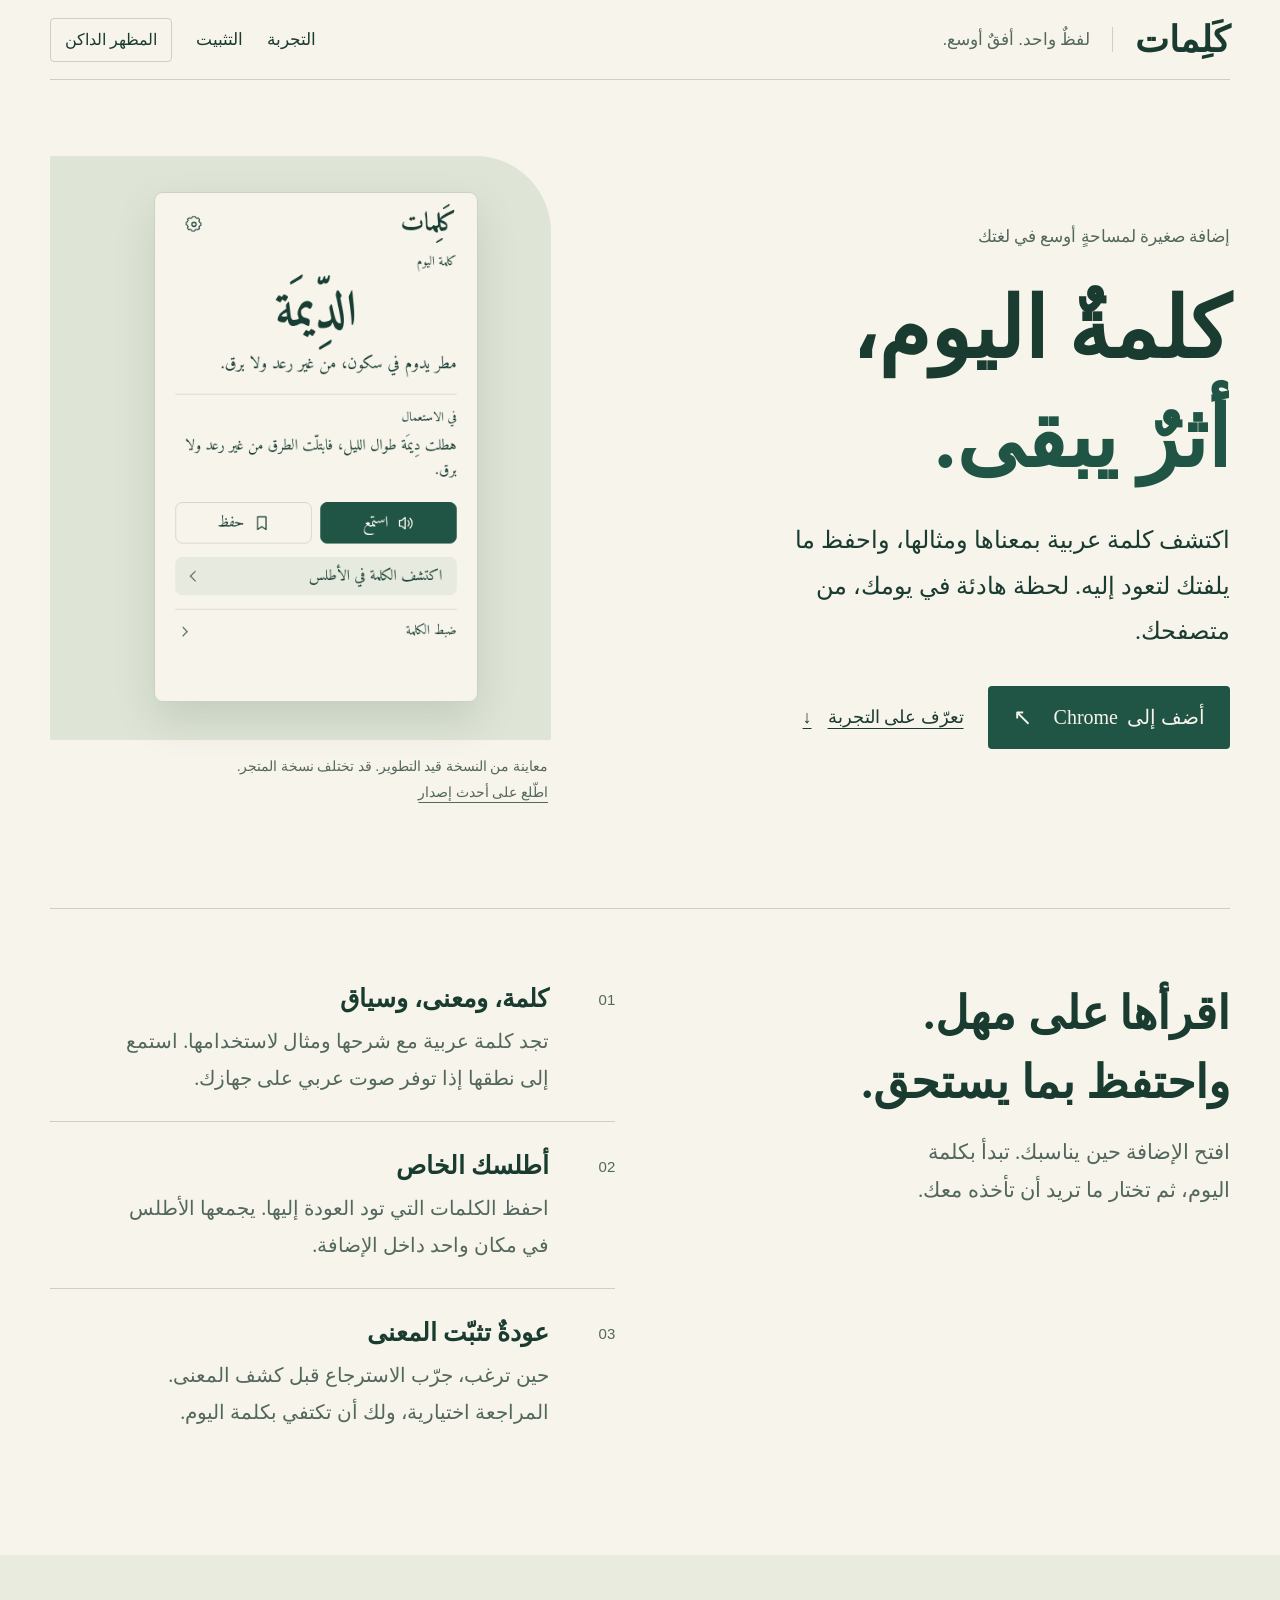
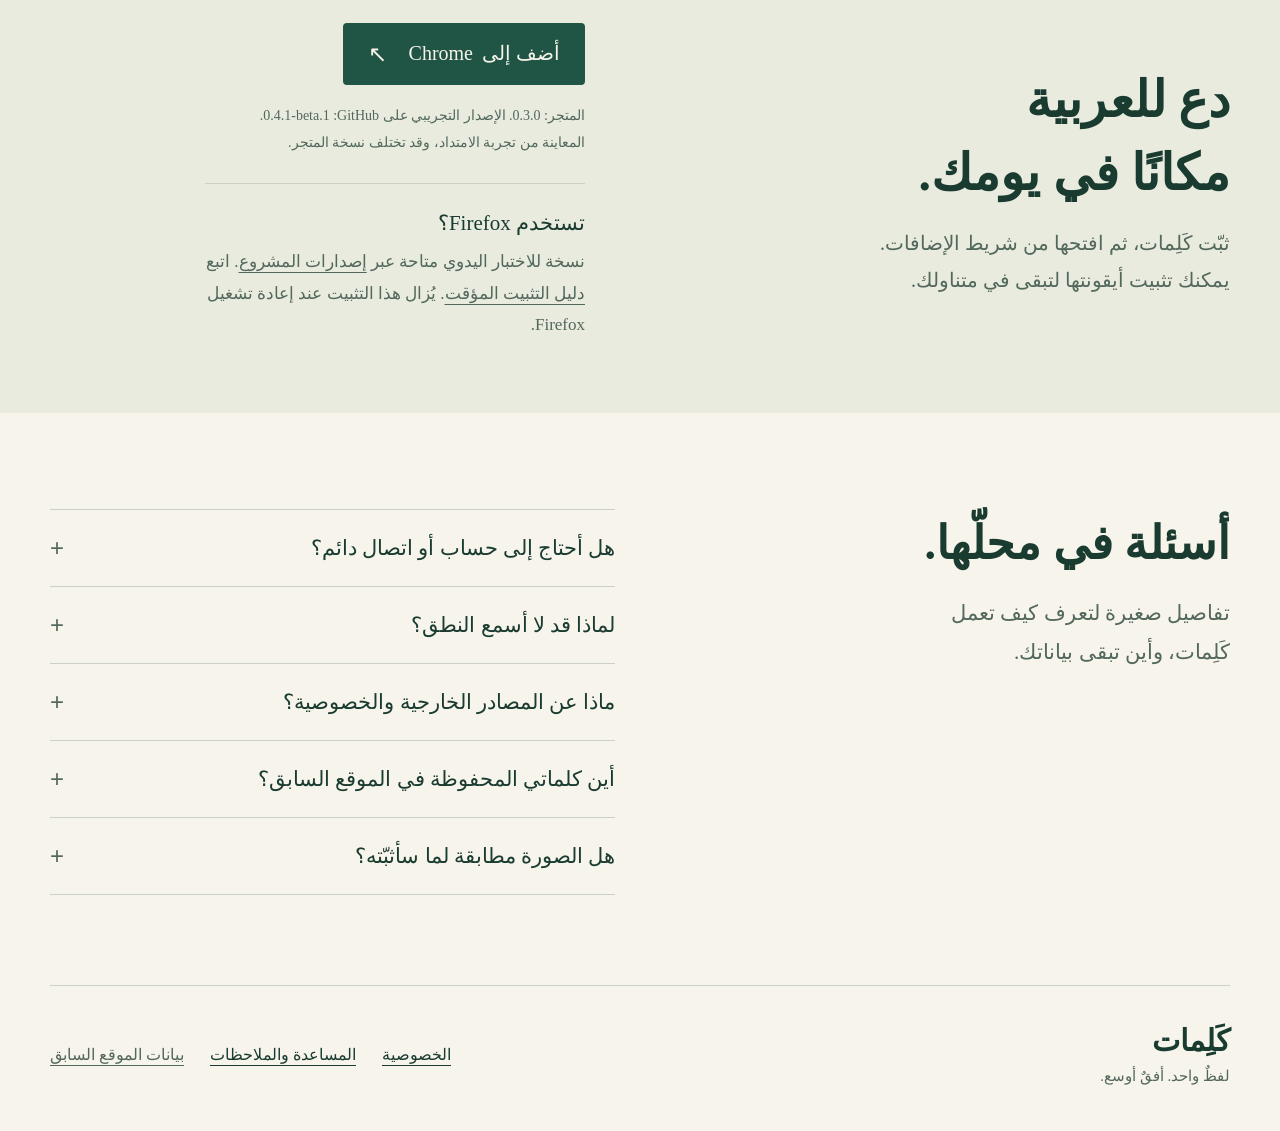
==== commit 1558fdec: "docs(release): align public copy and checksums with the beta" ====
--- a/index.html
+++ b/index.html
@@ -44,7 +44,7 @@
         <div class="screenshot-stage">
           <img src="assets/extension-popup.png" width="380" height="600" alt="لقطة فعلية لنافذة إضافة كَلِمات، تعرض كلمة اليوم ومعناها ومثالها وأزرار النطق والحفظ والأطلس" fetchpriority="high">
         </div>
-        <figcaption>معاينة من النسخة قيد التطوير. قد تختلف نسخة المتجر.<br><a href="https://github.com/Assem130/Kalimat-365/releases/latest">اطّلع على أحدث إصدار</a></figcaption>
+        <figcaption>معاينة من النسخة قيد التطوير. قد تختلف نسخة المتجر.<br><a href="https://github.com/Assem130/Kalimat-365/releases/tag/v0.4.1-beta.1">اطّلع على أحدث إصدار</a></figcaption>
       </figure>
     </section>
 
@@ -65,7 +65,7 @@
         <div><h2 id="install-title">دع للعربية<br>مكانًا في يومك.</h2><p>ثبّت كَلِمات، ثم افتحها من شريط الإضافات.<br>يمكنك تثبيت أيقونتها لتبقى في متناولك.</p></div>
         <div class="install-options">
           <a class="button button-light" href="https://chromewebstore.google.com/detail/kalimat/dlfllbncnbfpnocdaeddejjjldohmefe">أضف إلى <bdi lang="en">Chrome</bdi><span aria-hidden="true">↖</span></a>
-          <p class="release-note">المتجر: <bdi>0.3.0</bdi>. الإصدار التجريبي على GitHub: <bdi>0.4.0-beta.1</bdi>. المعاينة هنا من نسخة أحدث قيد التطوير.</p>
+          <p class="release-note">المتجر: <bdi>0.3.0</bdi>. الإصدار التجريبي على GitHub: <bdi>0.4.1-beta.1</bdi>. المعاينة من تجربة الامتداد، وقد تختلف نسخة المتجر.</p>
           <div class="firefox-note"><h3>تستخدم <bdi lang="en">Firefox</bdi>؟</h3><p>نسخة للاختبار اليدوي متاحة عبر <a href="https://github.com/Assem130/Kalimat-365/releases">إصدارات المشروع</a>. اتبع <a href="https://github.com/Assem130/Kalimat-365/blob/main/docs/DEVELOPMENT.md">دليل التثبيت المؤقت</a>. يُزال هذا التثبيت عند إعادة تشغيل Firefox.</p></div>
         </div>
       </div>
@@ -74,11 +74,11 @@
     <section class="faq page-width" aria-labelledby="faq-title">
       <div class="section-intro"><h2 id="faq-title">أسئلة في محلّها.</h2><p>تفاصيل صغيرة لتعرف كيف تعمل كَلِمات، وأين تبقى بياناتك.</p></div>
       <div class="faq-list">
-        <details><summary>هل أحتاج إلى حساب أو اتصال دائم؟</summary><p>لا تحتاج إلى حساب. تحتاج نسخة التطوير إلى اتصال وإذن المصادر لاكتشاف كلمات جديدة. تبقى الكلمات السابقة والمحفوظة متاحة دون اتصال؛ إذا لم تتوفر كلمة مكتشفة مخزنة، نوضح أن كلمة جديدة غير متاحة. تختلف نسخة المتجر الحالية.</p></details>
+        <details><summary>هل أحتاج إلى حساب أو اتصال دائم؟</summary><p>لا تحتاج إلى حساب. تحتاج النسخة التجريبية إلى اتصال وإذن المصادر لاكتشاف كلمات جديدة. تبقى الكلمات السابقة والمحفوظة متاحة دون اتصال؛ إذا لم تتوفر كلمة مكتشفة مخزنة، نوضح أن كلمة جديدة غير متاحة. تختلف نسخة المتجر الحالية.</p></details>
         <details><summary>لماذا قد لا أسمع النطق؟</summary><p>تستخدم الإضافة الأصوات المتاحة عبر المتصفح والجهاز. قد تحتاج إلى إضافة صوت عربي في إعدادات نظامك، وقد لا تتوفر ميزة النطق في بعض البيئات.</p></details>
-        <details><summary>ماذا عن المصادر الخارجية والخصوصية؟</summary><p>تتضمن النسخة قيد التطوير تجربة مصادر خارجية اختيارية، وهي غير منشورة بعد. تعرّف على سلوكها وطلبات الاتصال في <a href="privacy.html">سياسة الخصوصية</a>.</p></details>
+        <details><summary>ماذا عن المصادر الخارجية والخصوصية؟</summary><p>تتضمن النسخة التجريبية مصادر يومية تحتاج موافقتك، مع مراجع معجمية مضمّنة للاستخدام غير التجاري. تعرّف على سلوكها وطلبات الاتصال في <a href="privacy.html">سياسة الخصوصية</a>.</p></details>
         <details><summary>أين كلماتي المحفوظة في الموقع السابق؟</summary><p>بيانات الموقع والإضافة منفصلة، ولا تنتقل تلقائيًا بينهما. يمكنك فتح <a href="legacy.html">الموقع السابق</a> من المتصفح نفسه للوصول إلى بياناتك وتصديرها. ويمكنك أيضًا زيارة <a href="word.html">صفحة كلمة اليوم القديمة</a>.</p></details>
-        <details><summary>هل الصورة مطابقة لما سأثبّته؟</summary><p>الصورة تعرض نسخة التطوير الحالية. قد تتأخر نسخة متجر Chrome عن آخر تغييرات المشروع. راجع <a href="https://github.com/Assem130/Kalimat-365/releases/latest">ملاحظات أحدث إصدار</a> لمعرفة ما يتوفر فيه.</p></details>
+        <details><summary>هل الصورة مطابقة لما سأثبّته؟</summary><p>الصورة تعرض النسخة التجريبية الحالية. قد تتأخر نسخة متجر Chrome عن آخر تغييرات المشروع. راجع <a href="https://github.com/Assem130/Kalimat-365/releases/tag/v0.4.1-beta.1">ملاحظات أحدث إصدار</a> لمعرفة ما يتوفر فيه.</p></details>
       </div>
     </section>
   </main>
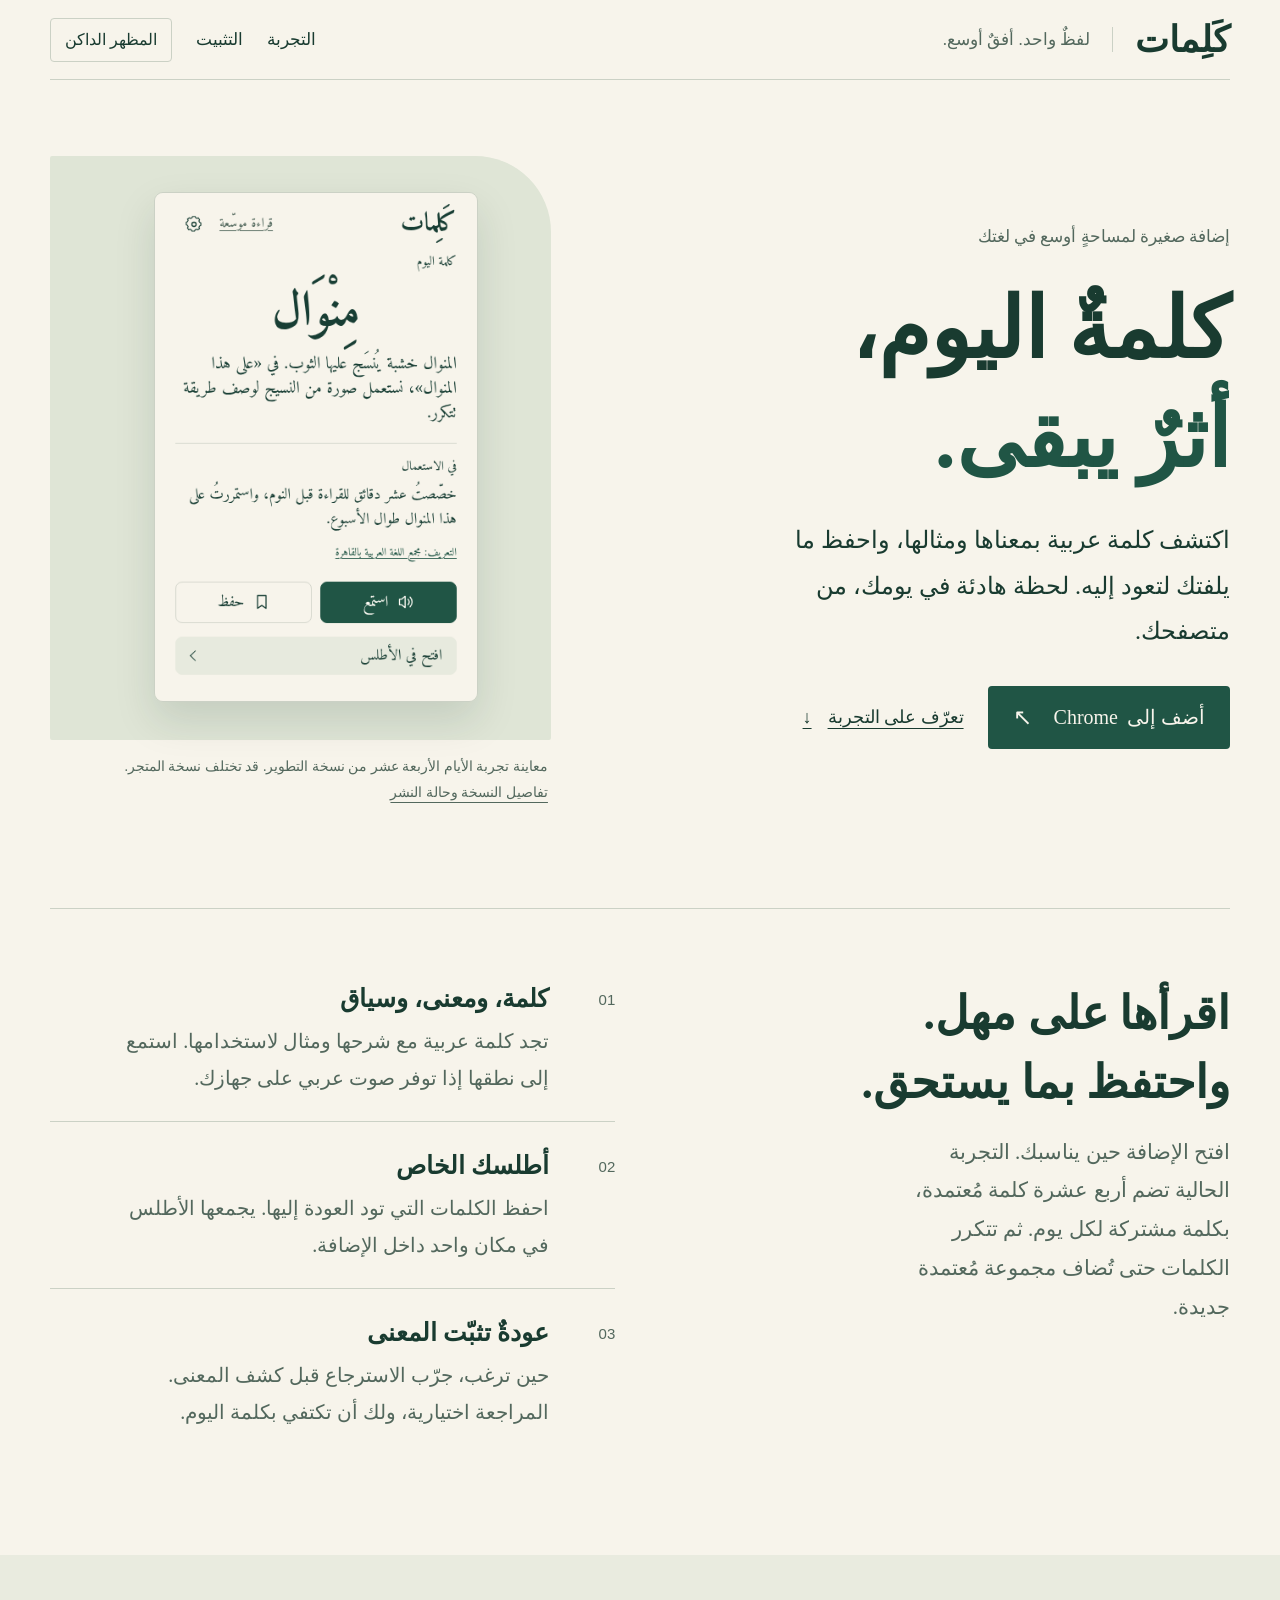
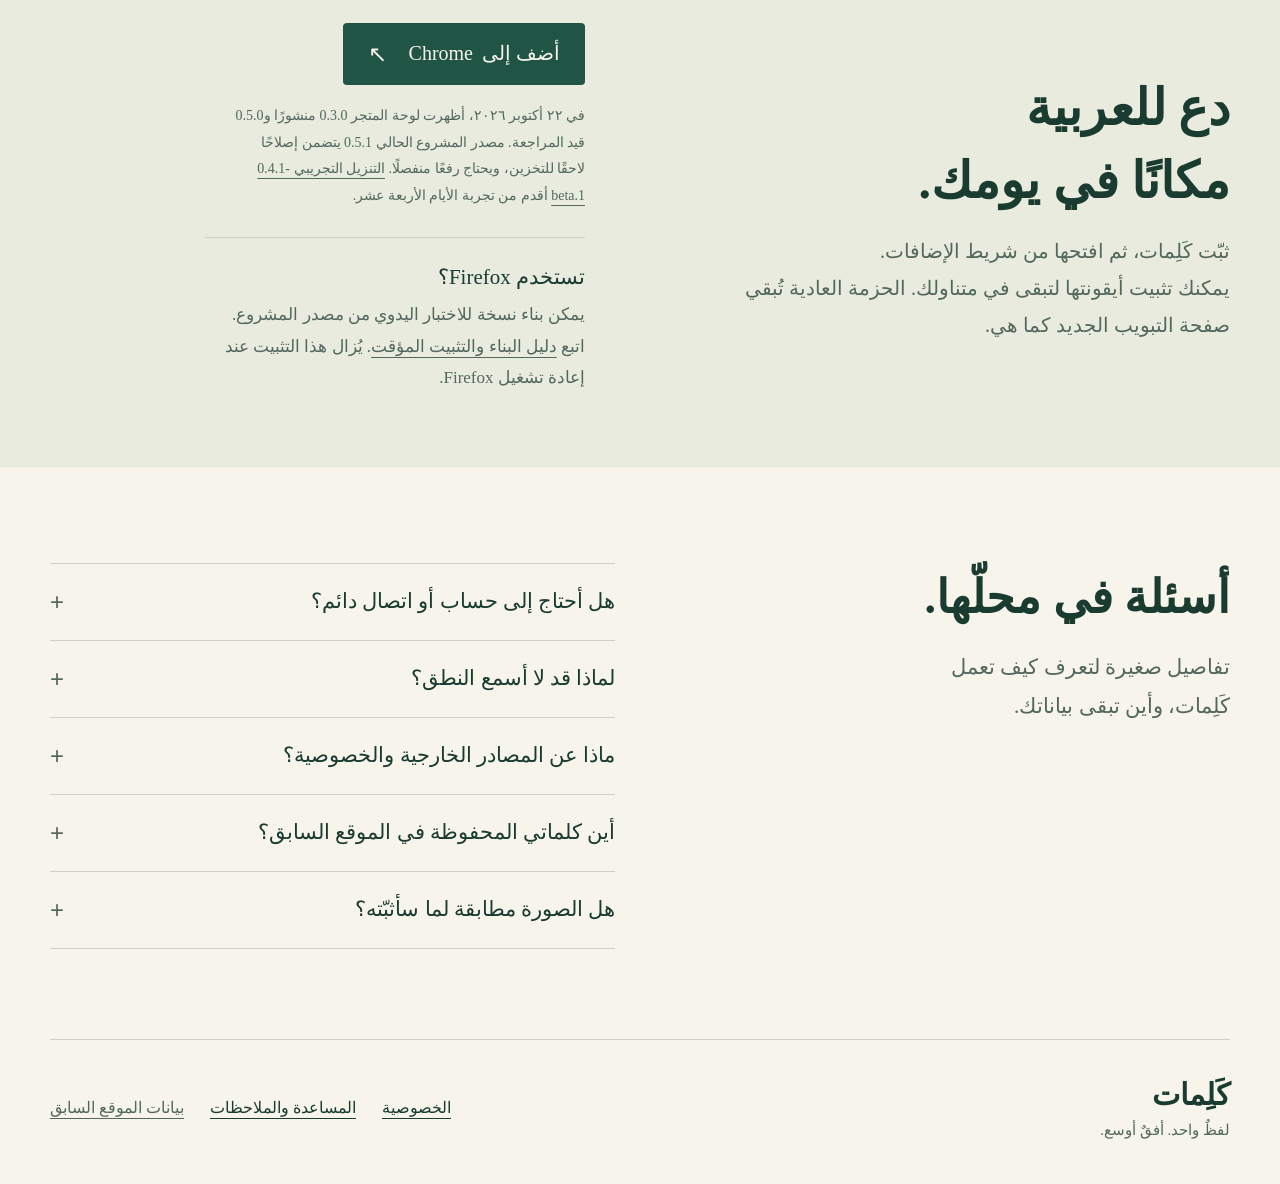
==== commit 135a6d01: "Align pilot website preview and record experience verification" ====
--- a/index.html
+++ b/index.html
@@ -44,14 +44,14 @@
         <div class="screenshot-stage">
           <img src="assets/extension-popup.png" width="380" height="600" alt="لقطة فعلية لنافذة إضافة كَلِمات، تعرض كلمة اليوم ومعناها ومثالها وأزرار النطق والحفظ والأطلس" fetchpriority="high">
         </div>
-        <figcaption>معاينة من النسخة قيد التطوير. قد تختلف نسخة المتجر.<br><a href="https://github.com/Assem130/Kalimat-365/releases/tag/v0.4.1-beta.1">اطّلع على أحدث إصدار</a></figcaption>
+        <figcaption>معاينة تجربة الأيام الأربعة عشر من نسخة التطوير. قد تختلف نسخة المتجر.<br><a href="https://github.com/Assem130/Kalimat-365/blob/main/docs/store/release-notes-v0.5.1.md">تفاصيل النسخة وحالة النشر</a></figcaption>
       </figure>
     </section>
 
     <section class="experience page-width" id="experience" aria-labelledby="experience-title">
       <div class="section-intro">
         <h2 id="experience-title">اقرأها على مهل.<br>واحتفظ بما يستحق.</h2>
-        <p>افتح الإضافة حين يناسبك. تبدأ بكلمة اليوم، ثم تختار ما تريد أن تأخذه معك.</p>
+        <p>افتح الإضافة حين يناسبك. التجربة الحالية تضم أربع عشرة كلمة مُعتمدة، بكلمة مشتركة لكل يوم. ثم تتكرر الكلمات حتى تُضاف مجموعة مُعتمدة جديدة.</p>
       </div>
       <ol class="experience-list">
         <li><span class="step-number" aria-hidden="true">01</span><div><h3>كلمة، ومعنى، وسياق</h3><p>تجد كلمة عربية مع شرحها ومثال لاستخدامها. استمع إلى نطقها إذا توفر صوت عربي على جهازك.</p></div></li>
@@ -62,11 +62,11 @@
 
     <section class="installation" id="install" aria-labelledby="install-title">
       <div class="install-inner page-width">
-        <div><h2 id="install-title">دع للعربية<br>مكانًا في يومك.</h2><p>ثبّت كَلِمات، ثم افتحها من شريط الإضافات.<br>يمكنك تثبيت أيقونتها لتبقى في متناولك.</p></div>
+        <div><h2 id="install-title">دع للعربية<br>مكانًا في يومك.</h2><p>ثبّت كَلِمات، ثم افتحها من شريط الإضافات.<br>يمكنك تثبيت أيقونتها لتبقى في متناولك. الحزمة العادية تُبقي صفحة التبويب الجديد كما هي.</p></div>
         <div class="install-options">
           <a class="button button-light" href="https://chromewebstore.google.com/detail/kalimat/dlfllbncnbfpnocdaeddejjjldohmefe">أضف إلى <bdi lang="en">Chrome</bdi><span aria-hidden="true">↖</span></a>
-          <p class="release-note">المتجر: <bdi>0.3.0</bdi>. الإصدار التجريبي على GitHub: <bdi>0.4.1-beta.1</bdi>. المعاينة من تجربة الامتداد، وقد تختلف نسخة المتجر.</p>
-          <div class="firefox-note"><h3>تستخدم <bdi lang="en">Firefox</bdi>؟</h3><p>نسخة للاختبار اليدوي متاحة عبر <a href="https://github.com/Assem130/Kalimat-365/releases">إصدارات المشروع</a>. اتبع <a href="https://github.com/Assem130/Kalimat-365/blob/main/docs/DEVELOPMENT.md">دليل التثبيت المؤقت</a>. يُزال هذا التثبيت عند إعادة تشغيل Firefox.</p></div>
+          <p class="release-note">في ٢٢ أكتوبر ٢٠٢٦، أظهرت لوحة المتجر <bdi>0.3.0</bdi> منشورًا و<bdi>0.5.0</bdi> قيد المراجعة. مصدر المشروع الحالي <bdi>0.5.1</bdi> يتضمن إصلاحًا لاحقًا للتخزين، ويحتاج رفعًا منفصلًا. <a href="https://github.com/Assem130/Kalimat-365/releases/tag/v0.4.1-beta.1">التنزيل التجريبي <bdi>0.4.1-beta.1</bdi></a> أقدم من تجربة الأيام الأربعة عشر.</p>
+          <div class="firefox-note"><h3>تستخدم <bdi lang="en">Firefox</bdi>؟</h3><p>يمكن بناء نسخة للاختبار اليدوي من مصدر المشروع. اتبع <a href="https://github.com/Assem130/Kalimat-365/blob/main/docs/DEVELOPMENT.md">دليل البناء والتثبيت المؤقت</a>. يُزال هذا التثبيت عند إعادة تشغيل Firefox.</p></div>
         </div>
       </div>
     </section>
@@ -74,11 +74,11 @@
     <section class="faq page-width" aria-labelledby="faq-title">
       <div class="section-intro"><h2 id="faq-title">أسئلة في محلّها.</h2><p>تفاصيل صغيرة لتعرف كيف تعمل كَلِمات، وأين تبقى بياناتك.</p></div>
       <div class="faq-list">
-        <details><summary>هل أحتاج إلى حساب أو اتصال دائم؟</summary><p>لا تحتاج إلى حساب. تحتاج النسخة التجريبية إلى اتصال وإذن المصادر لاكتشاف كلمات جديدة. تبقى الكلمات السابقة والمحفوظة متاحة دون اتصال؛ إذا لم تتوفر كلمة مكتشفة مخزنة، نوضح أن كلمة جديدة غير متاحة. تختلف نسخة المتجر الحالية.</p></details>
+        <details><summary>هل أحتاج إلى حساب أو اتصال دائم؟</summary><p>لا تحتاج إلى حساب. كلمات التجربة اليومية مُضمّنة في الإضافة، وتعمل دون اتصال أو إذن للمصادر. تتكرر الكلمات الأربع عشرة بعد انتهاء دورتها. اكتشاف كلمات إضافية من مصادر خارجية اختياري، ويحتاج اتصالًا وموافقتك.</p></details>
         <details><summary>لماذا قد لا أسمع النطق؟</summary><p>تستخدم الإضافة الأصوات المتاحة عبر المتصفح والجهاز. قد تحتاج إلى إضافة صوت عربي في إعدادات نظامك، وقد لا تتوفر ميزة النطق في بعض البيئات.</p></details>
-        <details><summary>ماذا عن المصادر الخارجية والخصوصية؟</summary><p>تتضمن النسخة التجريبية مصادر يومية تحتاج موافقتك، مع مراجع معجمية مضمّنة للاستخدام غير التجاري. تعرّف على سلوكها وطلبات الاتصال في <a href="privacy.html">سياسة الخصوصية</a>.</p></details>
+        <details><summary>ماذا عن المصادر الخارجية والخصوصية؟</summary><p>لا تعتمد كلمة اليوم على المصادر الخارجية. يمكنك تفعيل الاكتشاف الإضافي بموافقتك، وتحتفظ الإضافة بمراجع معجمية مضمّنة للاستخدام غير التجاري. تعرّف على طلبات الاتصال والنطق في <a href="privacy.html">سياسة الخصوصية</a>.</p></details>
         <details><summary>أين كلماتي المحفوظة في الموقع السابق؟</summary><p>بيانات الموقع والإضافة منفصلة، ولا تنتقل تلقائيًا بينهما. يمكنك فتح <a href="legacy.html">الموقع السابق</a> من المتصفح نفسه للوصول إلى بياناتك وتصديرها. ويمكنك أيضًا زيارة <a href="word.html">صفحة كلمة اليوم القديمة</a>.</p></details>
-        <details><summary>هل الصورة مطابقة لما سأثبّته؟</summary><p>الصورة تعرض النسخة التجريبية الحالية. قد تتأخر نسخة متجر Chrome عن آخر تغييرات المشروع. راجع <a href="https://github.com/Assem130/Kalimat-365/releases/tag/v0.4.1-beta.1">ملاحظات أحدث إصدار</a> لمعرفة ما يتوفر فيه.</p></details>
+        <details><summary>هل الصورة مطابقة لما سأثبّته؟</summary><p>الصورة تعرض تجربة الأيام الأربعة عشر من نسخة التطوير، وليست تأكيدًا لمحتوى نسخة المتجر. راجع <a href="https://github.com/Assem130/Kalimat-365/blob/main/docs/store/release-notes-v0.5.1.md">تفاصيل النسخة وحالة النشر المسجّلة</a> قبل التثبيت.</p></details>
       </div>
     </section>
   </main>
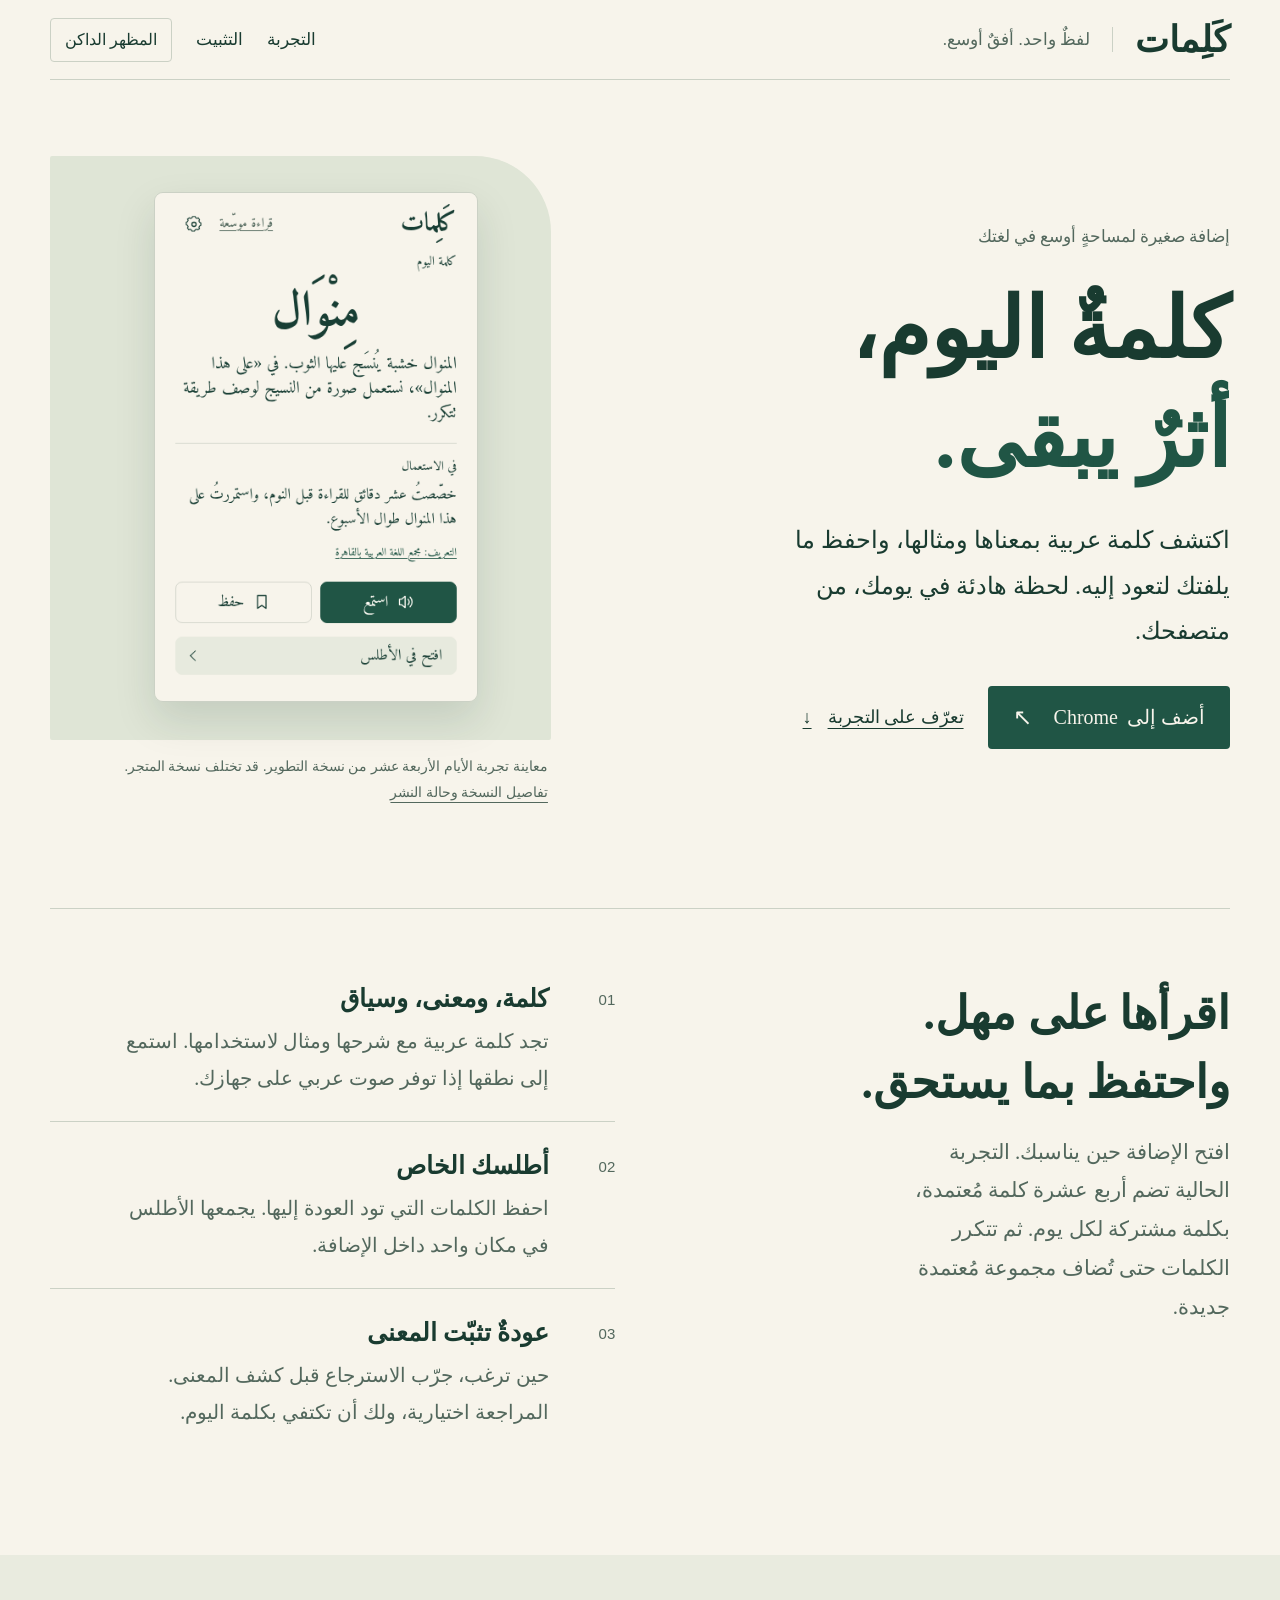
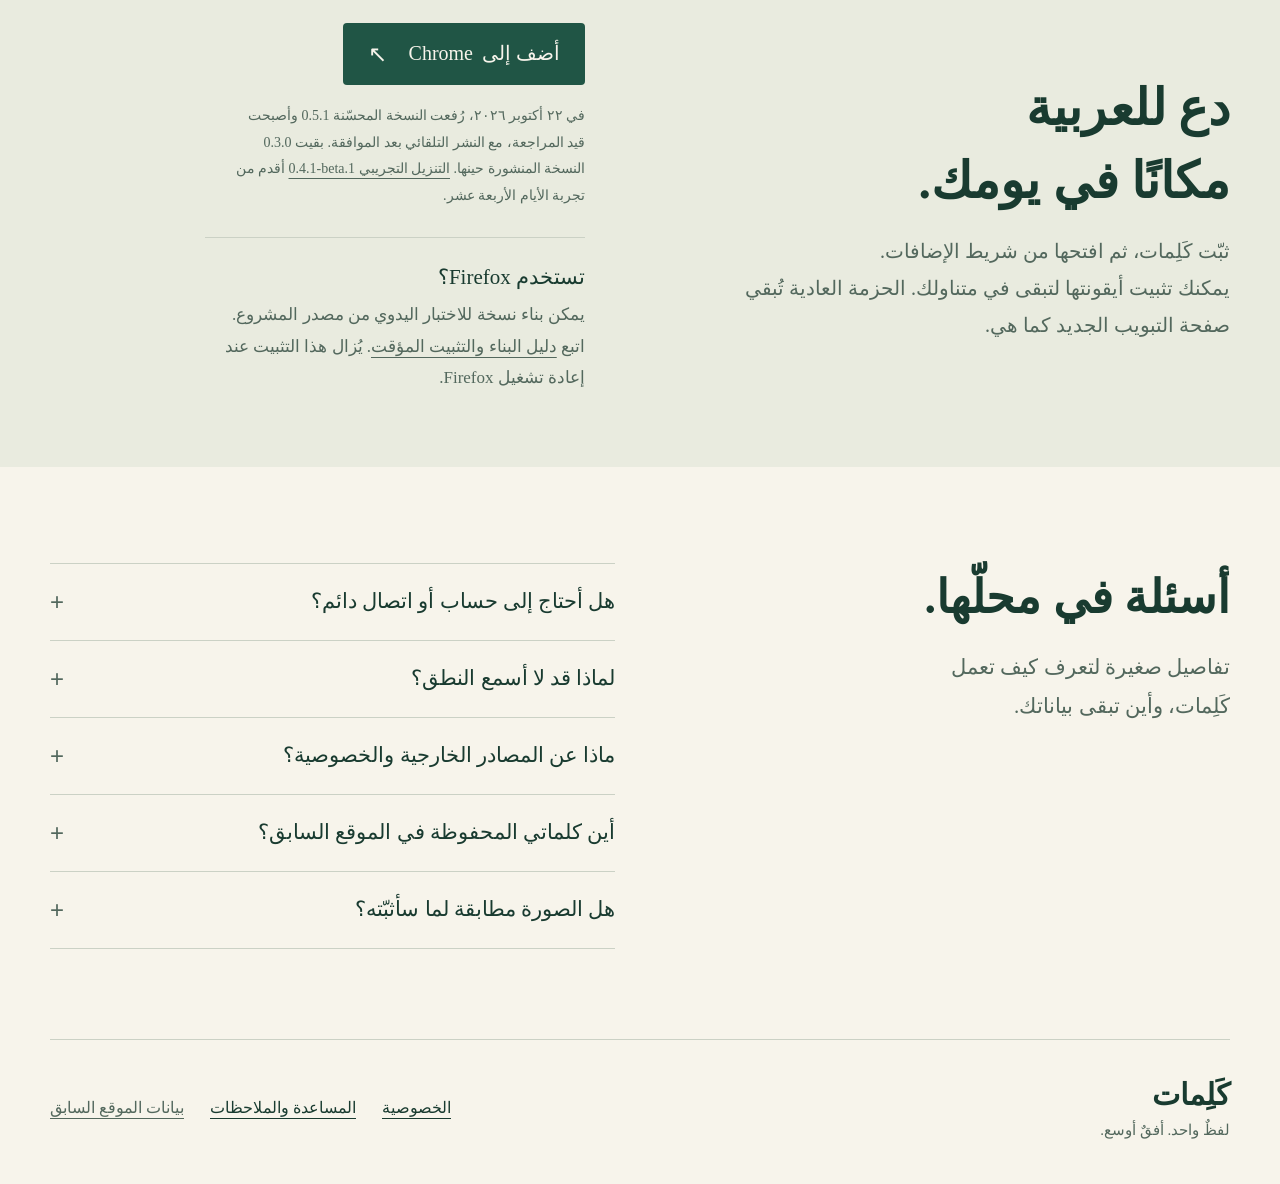
==== commit 96bcc655: "Record verified Chrome Web Store 0.5.1 submission" ====
--- a/index.html
+++ b/index.html
@@ -65,7 +65,7 @@
         <div><h2 id="install-title">دع للعربية<br>مكانًا في يومك.</h2><p>ثبّت كَلِمات، ثم افتحها من شريط الإضافات.<br>يمكنك تثبيت أيقونتها لتبقى في متناولك. الحزمة العادية تُبقي صفحة التبويب الجديد كما هي.</p></div>
         <div class="install-options">
           <a class="button button-light" href="https://chromewebstore.google.com/detail/kalimat/dlfllbncnbfpnocdaeddejjjldohmefe">أضف إلى <bdi lang="en">Chrome</bdi><span aria-hidden="true">↖</span></a>
-          <p class="release-note">في ٢٢ أكتوبر ٢٠٢٦، أظهرت لوحة المتجر <bdi>0.3.0</bdi> منشورًا و<bdi>0.5.0</bdi> قيد المراجعة. مصدر المشروع الحالي <bdi>0.5.1</bdi> يتضمن إصلاحًا لاحقًا للتخزين، ويحتاج رفعًا منفصلًا. <a href="https://github.com/Assem130/Kalimat-365/releases/tag/v0.4.1-beta.1">التنزيل التجريبي <bdi>0.4.1-beta.1</bdi></a> أقدم من تجربة الأيام الأربعة عشر.</p>
+          <p class="release-note">في ٢٢ أكتوبر ٢٠٢٦، رُفعت النسخة المحسّنة <bdi>0.5.1</bdi> وأصبحت قيد المراجعة، مع النشر التلقائي بعد الموافقة. بقيت <bdi>0.3.0</bdi> النسخة المنشورة حينها. <a href="https://github.com/Assem130/Kalimat-365/releases/tag/v0.4.1-beta.1">التنزيل التجريبي <bdi>0.4.1-beta.1</bdi></a> أقدم من تجربة الأيام الأربعة عشر.</p>
           <div class="firefox-note"><h3>تستخدم <bdi lang="en">Firefox</bdi>؟</h3><p>يمكن بناء نسخة للاختبار اليدوي من مصدر المشروع. اتبع <a href="https://github.com/Assem130/Kalimat-365/blob/main/docs/DEVELOPMENT.md">دليل البناء والتثبيت المؤقت</a>. يُزال هذا التثبيت عند إعادة تشغيل Firefox.</p></div>
         </div>
       </div>
